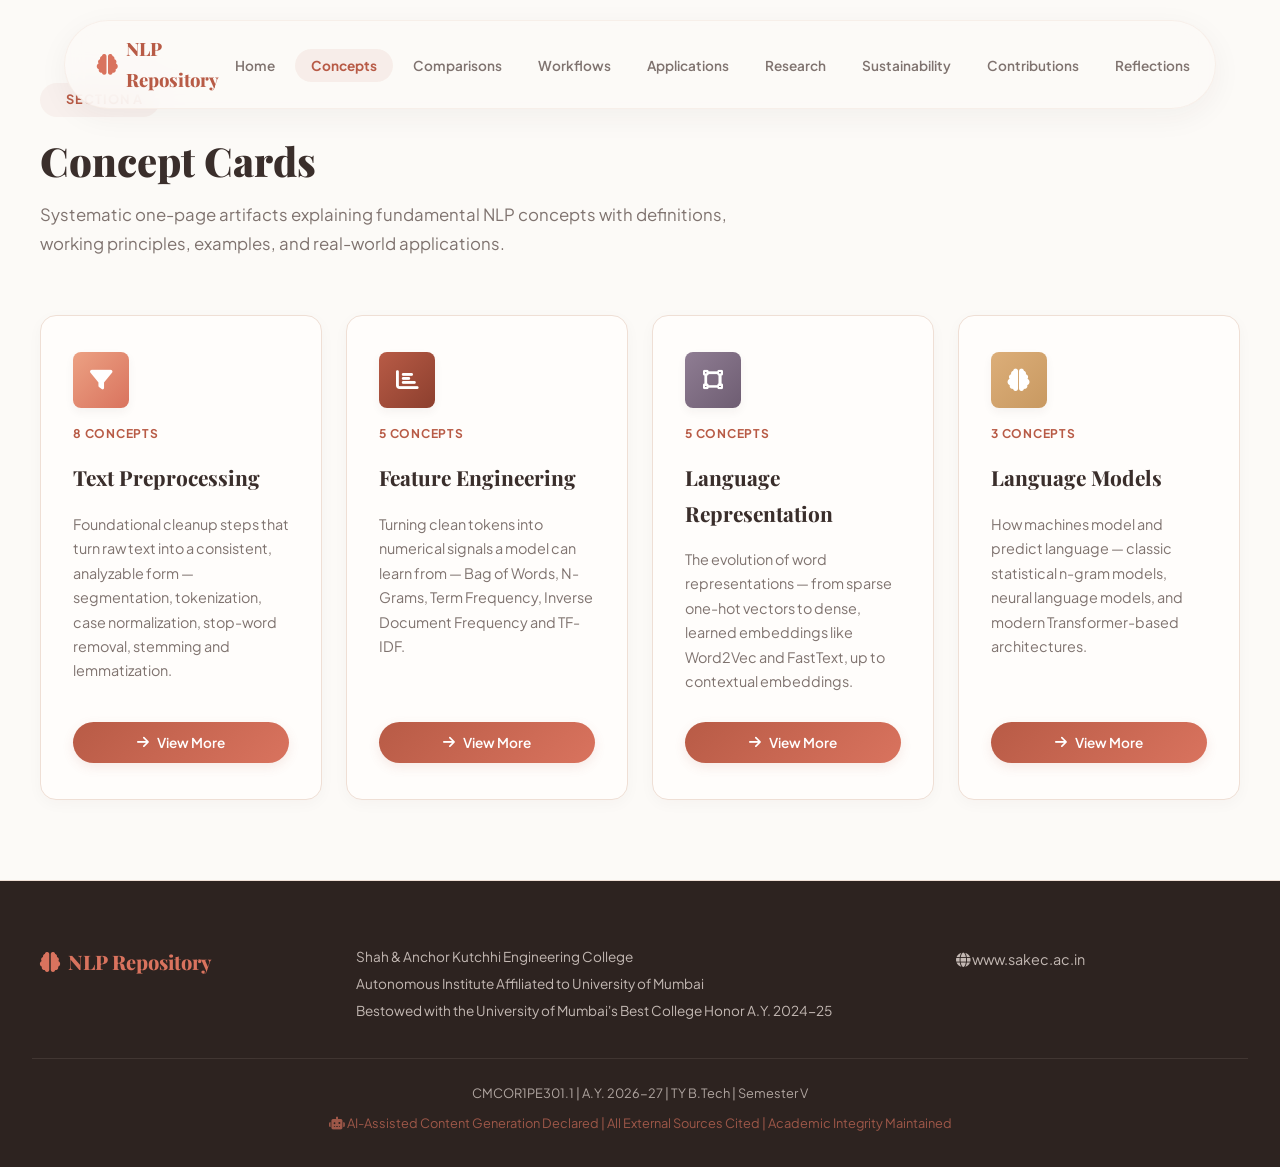
==== pages/section_a.html @ 81add01a "images" ====
<!DOCTYPE html>
<html lang="en">
<head>
    <meta charset="UTF-8">
    <meta name="viewport" content="width=device-width, initial-scale=1.0">
    <title>Text Preprocessing & Feature Cards | NLP Repository</title>
    <link href="https://fonts.googleapis.com/css2?family=Inter:wght@300;400;500;600;700;800&family=Fira+Code:wght@400;500&display=swap" rel="stylesheet">
    <link rel="stylesheet" href="https://cdnjs.cloudflare.com/ajax/libs/font-awesome/6.5.1/css/all.min.css">
    <link rel="stylesheet" href="../css/common.css">
    <link rel="stylesheet" href="../css/section_a.css">
    <base target="_blank">
</head>
<body>
    <!-- Navigation -->
    <nav class="navbar">
        <a href="../index.html" target="_self" class="nav-brand"><i class="fas fa-brain"></i><span>NLP Repository</span></a>
                <ul class="nav-links" id="navLinks"> <li><a href="../index.html" target="_self" class="">Home</a></li> <li><a href="../index.html#concepts" target="_self" class="active">Concepts</a></li> <li><a href="../index.html#comparisons" target="_self" class="">Comparisons</a></li> <li><a href="../index.html#workflows" target="_self" class="">Workflows</a></li> <li><a href="../index.html#applications" target="_self" class="">Applications</a></li> <li><a href="../index.html#research" target="_self" class="">Research</a></li> <li><a href="../index.html#sustainability" target="_self" class="">Sustainability</a></li> <li><a href="../index.html#contributions" target="_self" class="">Contributions</a></li> <li><a href="../index.html#reflections" target="_self" class="">Reflections</a></li> </ul>
        <div class="hamburger" onclick="toggleNav()"><span></span><span></span><span></span></div>
    </nav>

<!-- Section A: Concept Cards -->
    <section id="concepts" class="section">
        <div class="container">
            <div class="section-header">
                <div class="section-label"><i class="fas fa-cards-blank"></i> Section A</div>
                <h2 class="section-title">Concept Cards</h2>
                <p class="section-desc">Systematic one-page artifacts explaining fundamental NLP concepts with
                    definitions, working principles, examples, and real-world applications.</p>
            </div>

            <!-- Category overview cards: pick a category to browse its concepts -->
            <div class="category-grid" id="categoryGrid"></div>

            <!-- Shown once a category has been opened -->
            <button type="button" class="back-to-categories" id="backToCategoriesBtn" onclick="backToCategories()">
                <i class="fas fa-arrow-left"></i> Back to Categories
            </button>

            <div class="concept-grid" id="conceptGrid" style="display:none;">

                <!-- A.1 Sentence Segmentation -->
                <div class="concept-card" data-cat="preprocessing">
                    <div class="card-header preprocessing">
                        <span class="card-id">A.1</span>
                        <span class="card-tag preprocessing">Preprocessing</span>
                    </div>
                    <div class="card-illustration">
   <img src="images/sentence_segmentation.png" alt="Sentence Segmentation">
                    </div>
                    <div class="card-body">
                        <h3>Sentence Segmentation</h3>
                        <div class="field">
                            <div class="field-label"><i class="fas fa-book"></i> Definition</div>
                            <p>The process of splitting a large body of text into individual sentences based on boundary
                                detection using punctuation marks and contextual cues.</p>
                        </div>
                        <div class="field">
                            <div class="field-label"><i class="fas fa-bullseye"></i> Purpose</div>
                            <p>To break down unstructured text into manageable, semantically complete units that can be
                                processed independently by downstream NLP tasks.</p>
                        </div>
                        <div class="field">
                            <div class="field-label"><i class="fas fa-cogs"></i> Working Principle</div>
                            <p>Uses rule-based heuristics (punctuation + capital letters), regex patterns, or ML models
                                (CRF, BiLSTM) to identify boundaries. Handles abbreviations like "Dr.", "U.S.A." via
                                exception lists.</p>
                        </div>
                        <div class="field">
                            <div class="field-label"><i class="fas fa-code"></i> Example</div>
                            <div class="code-block">
                                <span class="comment"># Input</span>
                                "Dr. Smith visited the U.S.A. yesterday. He loved it!"
                                <span class="comment"># Output</span>
                                [<span class="string">"Dr. Smith visited the U.S.A. yesterday."</span>, <span
                                    class="string">"He loved it!"</span>]
                            </div>
                        </div>
                    </div>
                    <div class="card-footer">
                        <div class="footer-col pros">
                            <h4><i class="fas fa-plus-circle"></i> Advantages</h4>
                            <ul>
                                <li>Foundation for all downstream NLP</li>
                                <li>Enables parallel processing</li>
                                <li>Isolates semantic units</li>
                            </ul>
                        </div>
                        <div class="footer-col cons">
                            <h4><i class="fas fa-minus-circle"></i> Limitations</h4>
                            <ul>
                                <li>Ambiguity with abbreviations</li>
                                <li>Fails on informal text</li>
                                <li>Multi-language challenges</li>
                            </ul>
                        </div>
                    </div>
                </div>

                <!-- A.2 Tokenization -->
                <div class="concept-card" data-cat="preprocessing">
                    <div class="card-header preprocessing">
                        <span class="card-id">A.2</span>
                        <span class="card-tag preprocessing">Preprocessing</span>
                    </div>
                    <div class="card-illustration">
   <img src="images/tokenization.png" alt="Tokenization">
                    </div>
                    <div class="card-body">
                        <h3>Tokenization</h3>
                        <div class="field">
                            <div class="field-label"><i class="fas fa-book"></i> Definition</div>
                            <p>Breaking text into smaller units (tokens): words, subwords, or characters that serve as
                                basic input for NLP models.</p>
                        </div>
                        <div class="field">
                            <div class="field-label"><i class="fas fa-bullseye"></i> Purpose</div>
                            <p>To convert continuous text into discrete, structured elements that algorithms can
                                process, count, and analyze mathematically.</p>
                        </div>
                        <div class="field">
                            <div class="field-label"><i class="fas fa-cogs"></i> Working Principle</div>
                            <p><strong>Word:</strong> Splits on whitespace/punctuation. <strong>Subword
                                    (BPE/WordPiece):</strong> Handles OOV by breaking into frequent units.
                                <strong>Character:</strong> Each char is a token.</p>
                        </div>
                        <div class="field">
                            <div class="field-label"><i class="fas fa-code"></i> Example</div>
                            <div class="code-block">
                                <span class="comment"># Word-level</span>
                                [<span class="string">"Tokenization"</span>, <span class="string">"is"</span>, <span
                                    class="string">"fundamental"</span>, <span class="string">"!"</span>]
                                <span class="comment"># BPE subword</span>
                                [<span class="string">"Token"</span>, <span class="string">"ization"</span>, <span
                                    class="string">"is"</span>, <span class="string">"fundamental"</span>]
                            </div>
                        </div>
                    </div>
                    <div class="card-footer">
                        <div class="footer-col pros">
                            <h4><i class="fas fa-plus-circle"></i> Advantages</h4>
                            <ul>
                                <li>Standardizes model input</li>
                                <li>Subword handles OOV words</li>
                                <li>Enables vocabulary creation</li>
                            </ul>
                        </div>
                        <div class="footer-col cons">
                            <h4><i class="fas fa-minus-circle"></i> Limitations</h4>
                            <ul>
                                <li>Word-level: large vocabulary</li>
                                <li>Character-level loses meaning</li>
                                <li>Language-dependent</li>
                            </ul>
                        </div>
                    </div>
                </div>

                <!-- A.3 Case Normalization -->
                <div class="concept-card" data-cat="preprocessing">
                    <div class="card-header preprocessing">
                        <span class="card-id">A.3</span>
                        <span class="card-tag preprocessing">Preprocessing</span>
                    </div>
                     <div class="card-illustration">
   <img src="images/case_normalization.png" alt="Case Normalization">
                    </div>
                    <div class="card-body">
                        <h3>Case Normalization</h3>
                        <div class="field">
                            <div class="field-label"><i class="fas fa-book"></i> Definition</div>
                            <p>Converting all text to a uniform case (typically lowercase) so the same word in different
                                cases is treated identically.</p>
                        </div>
                        <div class="field">
                            <div class="field-label"><i class="fas fa-bullseye"></i> Purpose</div>
                            <p>To reduce vocabulary size and prevent the model from treating "Apple", "apple", and
                                "APPLE" as three different words.</p>
                        </div>
                        <div class="field">
                            <div class="field-label"><i class="fas fa-cogs"></i> Working Principle</div>
                            <p>Simple string transformation: <code>text.lower()</code>. Advanced: Truecasing preserves
                                proper nouns; case can be a feature for POS tagging.</p>
                        </div>
                        <div class="field">
                            <div class="field-label"><i class="fas fa-code"></i> Example</div>
                            <div class="code-block">
                                <span class="comment"># Input</span>
                                "The Apple CEO announced new Apple products."
                                <span class="comment"># Lowercase</span>
                                "the apple ceo announced new apple products"
                                <span class="comment"># Truecasing (preserves proper nouns)</span>
                                "The Apple CEO announced new Apple products"
                            </div>
                        </div>
                    </div>
                    <div class="card-footer">
                        <div class="footer-col pros">
                            <h4><i class="fas fa-plus-circle"></i> Advantages</h4>
                            <ul>
                                <li>Reduces vocabulary size</li>
                                <li>Improves generalization</li>
                                <li>Computationally trivial O(n)</li>
                            </ul>
                        </div>
                        <div class="footer-col cons">
                            <h4><i class="fas fa-minus-circle"></i> Limitations</h4>
                            <ul>
                                <li>Loses semantic info (US vs us)</li>
                                <li>NER may suffer</li>
                                <li>Sentiment intensity lost</li>
                            </ul>
                        </div>
                    </div>
                </div>

                <!-- A.4 Stop-word Removal -->
                <div class="concept-card" data-cat="preprocessing">
                    <div class="card-header preprocessing">
                        <span class="card-id">A.4</span>
                        <span class="card-tag preprocessing">Preprocessing</span>
                    </div>
                        <div class="card-illustration">
                    <img src="images/stopword_removal.png" alt="Stop-word Removal">
                    </div>
                    <div class="card-body">
                        <h3>Stop-word Removal</h3>
                        <div class="field">
                            <div class="field-label"><i class="fas fa-book"></i> Definition</div>
                            <p>Filtering out high-frequency, low-information words (articles, prepositions,
                                conjunctions) that do not contribute significantly to semantic meaning.</p>
                        </div>
                        <div class="field">
                            <div class="field-label"><i class="fas fa-bullseye"></i> Purpose</div>
                            <p>To reduce noise, decrease dimensionality, and help models focus on content-bearing words
                                that carry actual meaning.</p>
                        </div>
                        <div class="field">
                            <div class="field-label"><i class="fas fa-cogs"></i> Working Principle</div>
                            <p>Uses predefined language-specific lists (NLTK: 179 English stopwords) or corpus-derived
                                frequency thresholds. Domain-specific stopwords can be added.</p>
                        </div>
                        <div class="field">
                            <div class="field-label"><i class="fas fa-code"></i> Example</div>
                            <div class="code-block">
                                <span class="comment"># Input</span>
                                "The quick brown fox jumps over the lazy dog"
                                <span class="comment"># After removal</span>
                                [<span class="string">"quick"</span>, <span class="string">"brown"</span>, <span
                                    class="string">"fox"</span>, <span class="string">"jumps"</span>, <span
                                    class="string">"lazy"</span>, <span class="string">"dog"</span>]
                            </div>
                        </div>
                    </div>
                    <div class="card-footer">
                        <div class="footer-col pros">
                            <h4><i class="fas fa-plus-circle"></i> Advantages</h4>
                            <ul>
                                <li>Reduces feature space 20-40%</li>
                                <li>Improves processing speed</li>
                                <li>Enhances signal-to-noise</li>
                            </ul>
                        </div>
                        <div class="footer-col cons">
                            <h4><i class="fas fa-minus-circle"></i> Limitations</h4>
                            <ul>
                                <li>Removes negation ("not")</li>
                                <li>Phrase meaning lost</li>
                                <li>Domain-dependent</li>
                            </ul>
                        </div>
                    </div>
                </div>

                <!-- A.5 Stemming -->
                <div class="concept-card" data-cat="preprocessing">
                    <div class="card-header preprocessing">
                        <span class="card-id">A.5</span>
                        <span class="card-tag preprocessing">Preprocessing</span>
                    </div>
                     <div class="card-illustration">
                    <img src="images/stemming.png" alt="Stemming">
                    </div>
                    <div class="card-body">
                        <h3>Stemming</h3>
                        <div class="field">
                            <div class="field-label"><i class="fas fa-book"></i> Definition</div>
                            <p>A heuristic process that chops off the ends of words to reduce them to their root form
                                (stem), often resulting in non-dictionary words.</p>
                        </div>
                        <div class="field">
                            <div class="field-label"><i class="fas fa-bullseye"></i> Purpose</div>
                            <p>To normalize different grammatical forms of a word to a common base, reducing vocabulary
                                size and treating morphological variants as the same term.</p>
                        </div>
                        <div class="field">
                            <div class="field-label"><i class="fas fa-cogs"></i> Working Principle</div>
                            <p><strong>Porter Stemmer:</strong> 5 phases of rule-based suffix stripping.
                                <strong>Snowball:</strong> Improved Porter. <strong>Lancaster:</strong> More aggressive,
                                faster.</p>
                        </div>
                        <div class="field">
                            <div class="field-label"><i class="fas fa-code"></i> Example</div>
                            <div class="code-block">
                                <span class="comment"># Input</span>
                                [<span class="string">"running"</span>, <span class="string">"runs"</span>, <span
                                    class="string">"runner"</span>]
                                <span class="comment"># Porter</span>
                                [<span class="string">"run"</span>, <span class="string">"run"</span>, <span
                                    class="string">"runner"</span>]
                                <span class="comment"># Lancaster (aggressive)</span>
                                [<span class="string">"run"</span>, <span class="string">"run"</span>, <span
                                    class="string">"run"</span>]
                            </div>
                        </div>
                    </div>
                    <div class="card-footer">
                        <div class="footer-col pros">
                            <h4><i class="fas fa-plus-circle"></i> Advantages</h4>
                            <ul>
                                <li>Very fast O(n) per word</li>
                                <li>No dictionary required</li>
                                <li>Effective for IR systems</li>
                            </ul>
                        </div>
                        <div class="footer-col cons">
                            <h4><i class="fas fa-minus-circle"></i> Limitations</h4>
                            <ul>
                                <li>Over-stemming: false matches</li>
                                <li>Under-stemming: misses forms</li>
                                <li>Produces non-words</li>
                            </ul>
                        </div>
                    </div>
                </div>

                <!-- A.6 Lemmatization -->
                <div class="concept-card" data-cat="preprocessing">
                    <div class="card-header preprocessing">
                        <span class="card-id">A.6</span>
                        <span class="card-tag preprocessing">Preprocessing</span>
                    </div>
                    <div class="card-illustration">
                    <img src="images/lemmatization.png" alt="Lemmatization">
                    </div>
                    <div class="card-body">
                        <h3>Lemmatization</h3>
                        <div class="field">
                            <div class="field-label"><i class="fas fa-book"></i> Definition</div>
                            <p>A morphological analysis process that reduces words to their canonical dictionary form
                                (lemma) using vocabulary and morphological analysis.</p>
                        </div>
                        <div class="field">
                            <div class="field-label"><i class="fas fa-bullseye"></i> Purpose</div>
                            <p>To normalize words while preserving their valid linguistic form and part-of-speech,
                                ensuring semantic accuracy in downstream tasks.</p>
                        </div>
                        <div class="field">
                            <div class="field-label"><i class="fas fa-cogs"></i> Working Principle</div>
                            <p>Uses lexical databases (WordNet) and POS tagging. "better" → "good" (JJR), "running" →
                                "run" (verb) or "running" (noun). Requires POS tags for accuracy.</p>
                        </div>
                        <div class="field">
                            <div class="field-label"><i class="fas fa-code"></i> Example</div>
                            <div class="code-block">
                                <span class="comment"># Input</span>
                                [<span class="string">"running"</span>, <span class="string">"better"</span>, <span
                                    class="string">"geese"</span>, <span class="string">"was"</span>]
                                <span class="comment"># Output</span>
                                [<span class="string">"run"</span>, <span class="string">"good"</span>, <span
                                    class="string">"goose"</span>, <span class="string">"be"</span>]
                            </div>
                        </div>
                    </div>
                    <div class="card-footer">
                        <div class="footer-col pros">
                            <h4><i class="fas fa-plus-circle"></i> Advantages</h4>
                            <ul>
                                <li>Valid dictionary words</li>
                                <li>Handles irregular forms</li>
                                <li>Preserves semantic meaning</li>
                            </ul>
                        </div>
                        <div class="footer-col cons">
                            <h4><i class="fas fa-minus-circle"></i> Limitations</h4>
                            <ul>
                                <li>Slower than stemming</li>
                                <li>Requires POS tags</li>
                                <li>Dictionary coverage gaps</li>
                            </ul>
                        </div>
                    </div>
                </div>

                <!-- A.7 Noise Removal -->
                <div class="concept-card" data-cat="preprocessing">
                    <div class="card-header preprocessing">
                        <span class="card-id">A.7</span>
                        <span class="card-tag preprocessing">Preprocessing</span>
                    </div>
                    <div class="card-illustration">
                    <img src="images/noise_removal.png" alt="noise removal">
                    </div>
                    <div class="card-body">
                        <h3>Noise Removal</h3>
                        <div class="field">
                            <div class="field-label"><i class="fas fa-book"></i> Definition</div>
                            <p>The process of eliminating irrelevant, distracting, or malformed elements from text data
                                that do not contribute to the intended NLP task.</p>
                        </div>
                        <div class="field">
                            <div class="field-label"><i class="fas fa-bullseye"></i> Purpose</div>
                            <p>To clean raw text from artifacts like HTML tags, URLs, special characters, emojis, and
                                encoding errors that can confuse models.</p>
                        </div>
                        <div class="field">
                            <div class="field-label"><i class="fas fa-cogs"></i> Working Principle</div>
                            <p>Regex-based: Remove URLs, HTML tags, special chars. Library-based: BeautifulSoup for
                                HTML, emoji library for emoji conversion. Heuristic: Fix encoding.</p>
                        </div>
                        <div class="field">
                            <div class="field-label"><i class="fas fa-code"></i> Example</div>
                            <div class="code-block">
                                <span class="comment"># Input</span>
                                "Check out https://example.com! <b>Great</b> deal!!!"
                                <span class="comment"># After noise removal</span>
                                "Check out Great deal"
                            </div>
                        </div>
                    </div>
                    <div class="card-footer">
                        <div class="footer-col pros">
                            <h4><i class="fas fa-plus-circle"></i> Advantages</h4>
                            <ul>
                                <li>Improves data quality</li>
                                <li>Reduces model confusion</li>
                                <li>Standardizes input format</li>
                            </ul>
                        </div>
                        <div class="footer-col cons">
                            <h4><i class="fas fa-minus-circle"></i> Limitations</h4>
                            <ul>
                                <li>May remove useful info (emojis)</li>
                                <li>Over-cleaning strips patterns</li>
                                <li>Domain-specific rules needed</li>
                            </ul>
                        </div>
                    </div>
                </div>

                <!-- A.8 Text Cleaning -->
                <div class="concept-card" data-cat="preprocessing">
                    <div class="card-header preprocessing">
                        <span class="card-id">A.8</span>
                        <span class="card-tag preprocessing">Preprocessing</span>
                    </div>
                    <div class="card-illustration">
                    <img src="images/text_cleaning.png" alt="Text Cleaning">
                    </div>
                    <div class="card-body">
                        <h3>Text Cleaning</h3>
                        <div class="field">
                            <div class="field-label"><i class="fas fa-book"></i> Definition</div>
                            <p>A comprehensive process encompassing multiple preprocessing steps to transform raw,
                                unstructured text into clean, structured data ready for analysis.</p>
                        </div>
                        <div class="field">
                            <div class="field-label"><i class="fas fa-bullseye"></i> Purpose</div>
                            <p>To ensure data quality, consistency, and compatibility with NLP algorithms by addressing
                                all forms of textual irregularities systematically.</p>
                        </div>
                        <div class="field">
                            <div class="field-label"><i class="fas fa-cogs"></i> Working Principle</div>
                            <p>Pipeline: (1) Handle encoding → (2) Remove HTML → (3) Expand contractions → (4) Normalize
                                case → (5) Remove noise → (6) Fix spelling → (7) Standardize whitespace.</p>
                        </div>
                        <div class="field">
                            <div class="field-label"><i class="fas fa-code"></i> Example</div>
                            <div class="code-block">
                                <span class="comment"># Raw</span>
                                "I can't wait 4 the new iPhone!!! Visit: apple.com"
                                <span class="comment"># Cleaned</span>
                                "i cannot wait for the new iphone visit apple com"
                            </div>
                        </div>
                    </div>
                    <div class="card-footer">
                        <div class="footer-col pros">
                            <h4><i class="fas fa-plus-circle"></i> Advantages</h4>
                            <ul>
                                <li>Systematic quality assurance</li>
                                <li>Reproducible across datasets</li>
                                <li>Customizable per domain</li>
                            </ul>
                        </div>
                        <div class="footer-col cons">
                            <h4><i class="fas fa-minus-circle"></i> Limitations</h4>
                            <ul>
                                <li>Lossy process</li>
                                <li>Requires domain expertise</li>
                                <li>Order of operations matters</li>
                            </ul>
                        </div>
                    </div>
                </div>

                <!-- A.9 Bag of Words -->
                <div class="concept-card" data-cat="feature">
                    <div class="card-header feature">
                        <span class="card-id">A.9</span>
                        <span class="card-tag feature">Feature Engineering</span>
                    </div>
                        <div class="card-illustration">
                    <img src="images/lemmatization.png" alt="Lemmatization">
                    </div>
                    <div class="card-body">
                        <h3>Bag of Words (BoW)</h3>
                        <div class="field">
                            <div class="field-label"><i class="fas fa-book"></i> Definition</div>
                            <p>A text representation model describing the occurrence of words within a document,
                                disregarding grammar and word order but keeping multiplicity.</p>
                        </div>
                        <div class="field">
                            <div class="field-label"><i class="fas fa-bullseye"></i> Purpose</div>
                            <p>To convert text into a fixed-length numerical vector that ML algorithms can process,
                                capturing word frequency as a feature.</p>
                        </div>
                        <div class="field">
                            <div class="field-label"><i class="fas fa-cogs"></i> Working Principle</div>
                            <p>Build vocabulary from all unique words. For each document, create a vector of size |V|
                                where each position represents word count/frequency.</p>
                        </div>
                        <div class="field">
                            <div class="field-label"><i class="fas fa-code"></i> Example</div>
                            <div class="code-block">
                                <span class="comment"># Corpus</span>
                                [<span class="string">"I love NLP"</span>, <span class="string">"NLP is great"</span>]
                                <span class="comment"># Vocabulary: {I:0, love:1, NLP:2, is:3, great:4}</span>
                                <span class="comment"># Doc1 vector</span>
                                [<span class="number">1</span>, <span class="number">1</span>, <span
                                    class="number">1</span>, <span class="number">0</span>, <span
                                    class="number">0</span>]
                                <span class="comment"># Doc2 vector</span>
                                [<span class="number">0</span>, <span class="number">0</span>, <span
                                    class="number">1</span>, <span class="number">1</span>, <span
                                    class="number">1</span>]
                            </div>
                        </div>
                    </div>
                    <div class="card-footer">
                        <div class="footer-col pros">
                            <h4><i class="fas fa-plus-circle"></i> Advantages</h4>
                            <ul>
                                <li>Simple to implement</li>
                                <li>Effective for classification</li>
                                <li>Works with small datasets</li>
                            </ul>
                        </div>
                        <div class="footer-col cons">
                            <h4><i class="fas fa-minus-circle"></i> Limitations</h4>
                            <ul>
                                <li>Ignores word order</li>
                                <li>High dimensionality</li>
                                <li>Sparse vectors</li>
                            </ul>
                        </div>
                    </div>
                </div>

                <!-- A.10 N-Grams -->
                <div class="concept-card" data-cat="feature">
                    <div class="card-header feature">
                        <span class="card-id">A.10</span>
                        <span class="card-tag feature">Feature Engineering</span>
                    </div>
                        <div class="card-illustration">
                    <img src="images/lemmatization.png" alt="Lemmatization">
                    </div>
                    <div class="card-body">
                        <h3>N-Grams</h3>
                        <div class="field">
                            <div class="field-label"><i class="fas fa-book"></i> Definition</div>
                            <p>A contiguous sequence of n items (words or characters) from a given text sample, used to
                                capture local word order and contextual information.</p>
                        </div>
                        <div class="field">
                            <div class="field-label"><i class="fas fa-bullseye"></i> Purpose</div>
                            <p>To preserve some sequential information and local context that unigram models lose,
                                improving representation quality.</p>
                        </div>
                        <div class="field">
                            <div class="field-label"><i class="fas fa-cogs"></i> Working Principle</div>
                            <p>Extract all n-length sliding windows from tokenized text. Unigram (n=1), Bigram (n=2),
                                Trigram (n=3).</p>
                        </div>
                        <div class="field">
                            <div class="field-label"><i class="fas fa-code"></i> Example</div>
                            <div class="code-block">
                                <span class="comment"># Text: "The quick brown fox"</span>
                                <span class="comment"># Bigrams</span>
                                [<span class="string">"The quick"</span>, <span class="string">"quick brown"</span>,
                                <span class="string">"brown fox"</span>]
                                <span class="comment"># Trigrams</span>
                                [<span class="string">"The quick brown"</span>, <span class="string">"quick brown
                                    fox"</span>]
                            </div>
                        </div>
                    </div>
                    <div class="card-footer">
                        <div class="footer-col pros">
                            <h4><i class="fas fa-plus-circle"></i> Advantages</h4>
                            <ul>
                                <li>Captures local word order</li>
                                <li>Improves over BoW</li>
                                <li>Simple to implement</li>
                            </ul>
                        </div>
                        <div class="footer-col cons">
                            <h4><i class="fas fa-minus-circle"></i> Limitations</h4>
                            <ul>
                                <li>Exponential feature growth</li>
                                <li>Data sparsity for high n</li>
                                <li>Misses long-range deps</li>
                            </ul>
                        </div>
                    </div>
                </div>

                <!-- A.11 TF -->
                <div class="concept-card" data-cat="feature">
                    <div class="card-header feature">
                        <span class="card-id">A.11</span>
                        <span class="card-tag feature">Feature Engineering</span>
                    </div>
                        <div class="card-illustration">
                    <img src="images/lemmatization.png" alt="Lemmatization">
                    </div>
                    <div class="card-body">
                        <h3>Term Frequency (TF)</h3>
                        <div class="field">
                            <div class="field-label"><i class="fas fa-book"></i> Definition</div>
                            <p>A statistical measure indicating how frequently a term occurs in a document, normalized
                                by document length.</p>
                        </div>
                        <div class="field">
                            <div class="field-label"><i class="fas fa-bullseye"></i> Purpose</div>
                            <p>To quantify the importance of a word within a specific document, assuming frequent words
                                are more relevant to the topic.</p>
                        </div>
                        <div class="field">
                            <div class="field-label"><i class="fas fa-cogs"></i> Working Principle</div>
                            <p><strong>Normalized TF:</strong> count(t,d) / total words in d. <strong>Log
                                    normalization:</strong> log(1 + count(t,d)) to dampen high frequencies.</p>
                        </div>
                        <div class="field">
                            <div class="field-label"><i class="fas fa-code"></i> Example</div>
                            <div class="code-block">
                                <span class="comment"># Doc: "NLP is great. NLP is the future." (10 words)</span>
                                TF(<span class="string">"NLP"</span>) = <span class="number">2</span>/<span
                                    class="number">10</span> = <span class="number">0.2</span>
                                TF(<span class="string">"is"</span>) = <span class="number">2</span>/<span
                                    class="number">10</span> = <span class="number">0.2</span>
                                TF(<span class="string">"future"</span>) = <span class="number">1</span>/<span
                                    class="number">10</span> = <span class="number">0.1</span>
                            </div>
                        </div>
                    </div>
                    <div class="card-footer">
                        <div class="footer-col pros">
                            <h4><i class="fas fa-plus-circle"></i> Advantages</h4>
                            <ul>
                                <li>Simple and intuitive</li>
                                <li>Computationally efficient</li>
                                <li>Foundation for TF-IDF</li>
                            </ul>
                        </div>
                        <div class="footer-col cons">
                            <h4><i class="fas fa-minus-circle"></i> Limitations</h4>
                            <ul>
                                <li>Favors common words</li>
                                <li>No corpus-level info</li>
                                <li>Sensitive to doc length</li>
                            </ul>
                        </div>
                    </div>
                </div>

                <!-- A.12 IDF -->
                <div class="concept-card" data-cat="feature">
                    <div class="card-header feature">
                        <span class="card-id">A.12</span>
                        <span class="card-tag feature">Feature Engineering</span>
                    </div>
                                        <div class="card-illustration">
                    <img src="images/lemmatization.png" alt="Lemmatization">
                    </div>
                    <div class="card-body">
                        <h3>Inverse Document Frequency (IDF)</h3>
                        <div class="field">
                            <div class="field-label"><i class="fas fa-book"></i> Definition</div>
                            <p>A measure of how rare or common a word is across an entire corpus, used to downweight
                                frequent words and upweight rare, discriminative terms.</p>
                        </div>
                        <div class="field">
                            <div class="field-label"><i class="fas fa-bullseye"></i> Purpose</div>
                            <p>To identify words that are distinctive to specific documents, helping distinguish between
                                documents by penalizing corpus-common words.</p>
                        </div>
                        <div class="field">
                            <div class="field-label"><i class="fas fa-cogs"></i> Working Principle</div>
                            <p>IDF(t,D) = log(N / df(t)) where N = total documents, df(t) = documents containing term t.
                                Higher IDF = more distinctive.</p>
                        </div>
                        <div class="field">
                            <div class="field-label"><i class="fas fa-code"></i> Example</div>
                            <div class="code-block">
                                <span class="comment"># Corpus: 1000 documents</span>
                                <span class="string">"the"</span> in <span class="number">990</span> docs → IDF =
                                log(<span class="number">1000</span>/<span class="number">990</span>) ≈ <span
                                    class="number">0.01</span>
                                <span class="string">"quantum"</span> in <span class="number">5</span> docs → IDF =
                                log(<span class="number">1000</span>/<span class="number">5</span>) ≈ <span
                                    class="number">5.3</span>
                            </div>
                        </div>
                    </div>
                    <div class="card-footer">
                        <div class="footer-col pros">
                            <h4><i class="fas fa-plus-circle"></i> Advantages</h4>
                            <ul>
                                <li>Identifies discriminative words</li>
                                <li>Reduces common word impact</li>
                                <li>Grounded in information theory</li>
                            </ul>
                        </div>
                        <div class="footer-col cons">
                            <h4><i class="fas fa-minus-circle"></i> Limitations</h4>
                            <ul>
                                <li>Assumes term independence</li>
                                <li>Sensitive to corpus size</li>
                                <li>Cannot handle new docs</li>
                            </ul>
                        </div>
                    </div>
                </div>

                <!-- A.13 TF-IDF -->
                <div class="concept-card" data-cat="feature">
                    <div class="card-header feature">
                        <span class="card-id">A.13</span>
                        <span class="card-tag feature">Feature Engineering</span>
                    </div>
                                        <div class="card-illustration">
                    <img src="images/lemmatization.png" alt="Lemmatization">
                    </div>
                    <div class="card-body">
                        <h3>TF-IDF</h3>
                        <div class="field">
                            <div class="field-label"><i class="fas fa-book"></i> Definition</div>
                            <p>A numerical statistic reflecting how important a word is to a document in a corpus,
                                combining local importance (TF) with global rarity (IDF).</p>
                        </div>
                        <div class="field">
                            <div class="field-label"><i class="fas fa-bullseye"></i> Purpose</div>
                            <p>To create a weighted representation highlighting words that are frequent in a specific
                                document but rare across the corpus.</p>
                        </div>
                        <div class="field">
                            <div class="field-label"><i class="fas fa-cogs"></i> Working Principle</div>
                            <p>TF-IDF(t,d,D) = TF(t,d) × IDF(t,D). High TF-IDF = important and distinctive word for that
                                document.</p>
                        </div>
                        <div class="field">
                            <div class="field-label"><i class="fas fa-code"></i> Example</div>
                            <div class="code-block">
                                <span class="comment"># Document about "Machine Learning"</span>
                                <span class="string">"learning"</span>: TF=<span class="number">0.1</span>, IDF=<span
                                    class="number">2.5</span> → TF-IDF = <span class="number">0.25</span>
                                <span class="string">"the"</span>: TF=<span class="number">0.15</span>, IDF=<span
                                    class="number">0.01</span> → TF-IDF = <span class="number">0.0015</span>
                                <span class="string">"neural"</span>: TF=<span class="number">0.05</span>, IDF=<span
                                    class="number">4.0</span> → TF-IDF = <span class="number">0.20</span>
                            </div>
                        </div>
                    </div>
                    <div class="card-footer">
                        <div class="footer-col pros">
                            <h4><i class="fas fa-plus-circle"></i> Advantages</h4>
                            <ul>
                                <li>Balances local & global</li>
                                <li>Downweights common words</li>
                                <li>Intuitive and interpretable</li>
                            </ul>
                        </div>
                        <div class="footer-col cons">
                            <h4><i class="fas fa-minus-circle"></i> Limitations</h4>
                            <ul>
                                <li>Ignores word order</li>
                                <li>Cannot capture synonymy</li>
                                <li>Static weights</li>
                            </ul>
                        </div>
                    </div>
                </div>

                <!-- A.14 One-Hot Encoding -->
                <div class="concept-card" data-cat="representation">
                    <div class="card-header representation">
                        <span class="card-id">A.14</span>
                        <span class="card-tag representation">Representation</span>
                    </div>
                                        <div class="card-illustration">
                    <img src="images/lemmatization.png" alt="Lemmatization">
                    </div>
                    <div class="card-body">
                        <h3>One-Hot Encoding</h3>
                        <div class="field">
                            <div class="field-label"><i class="fas fa-book"></i> Definition</div>
                            <p>A representation where each word is a binary vector with a single "1" at its index and
                                "0" everywhere else.</p>
                        </div>
                        <div class="field">
                            <div class="field-label"><i class="fas fa-bullseye"></i> Purpose</div>
                            <p>To convert categorical text data into a numerical format that ML models can process,
                                treating each word as an independent category.</p>
                        </div>
                        <div class="field">
                            <div class="field-label"><i class="fas fa-cogs"></i> Working Principle</div>
                            <p>Vocabulary size = V. Each word is a V-dimensional vector. "apple" at index 5 →
                                [0,0,0,0,0,1,0,0,...,0]. No semantic relationship.</p>
                        </div>
                        <div class="field">
                            <div class="field-label"><i class="fas fa-code"></i> Example</div>
                            <div class="code-block">
                                <span class="comment"># Vocabulary: ["cat", "dog", "bird"]</span>
                                <span class="string">"cat"</span> → [<span class="number">1</span>, <span
                                    class="number">0</span>, <span class="number">0</span>]
                                <span class="string">"dog"</span> → [<span class="number">0</span>, <span
                                    class="number">1</span>, <span class="number">0</span>]
                                <span class="string">"bird"</span> → [<span class="number">0</span>, <span
                                    class="number">0</span>, <span class="number">1</span>]
                                <span class="comment"># |V| = 50,000 dims each!</span>
                            </div>
                        </div>
                    </div>
                    <div class="card-footer">
                        <div class="footer-col pros">
                            <h4><i class="fas fa-plus-circle"></i> Advantages</h4>
                            <ul>
                                <li>Simple and unambiguous</li>
                                <li>No ordinal relationship</li>
                                <li>Easy to implement</li>
                            </ul>
                        </div>
                        <div class="footer-col cons">
                            <h4><i class="fas fa-minus-circle"></i> Limitations</h4>
                            <ul>
                                <li>Curse of dimensionality</li>
                                <li>No semantic meaning</li>
                                <li>Extremely sparse</li>
                            </ul>
                        </div>
                    </div>
                </div>

                <!-- A.15 Word Embeddings -->
                <div class="concept-card" data-cat="representation">
                    <div class="card-header representation">
                        <span class="card-id">A.15</span>
                        <span class="card-tag representation">Representation</span>
                    </div>
                                        <div class="card-illustration">
                    <img src="images/lemmatization.png" alt="Lemmatization">
                    </div>
                    <div class="card-body">
                        <h3>Word Embeddings</h3>
                        <div class="field">
                            <div class="field-label"><i class="fas fa-book"></i> Definition</div>
                            <p>Dense, low-dimensional vector representations of words where semantically similar words
                                are mapped to nearby points in vector space.</p>
                        </div>
                        <div class="field">
                            <div class="field-label"><i class="fas fa-bullseye"></i> Purpose</div>
                            <p>To capture semantic and syntactic relationships between words, enabling models to
                                generalize based on meaning rather than just co-occurrence.</p>
                        </div>
                        <div class="field">
                            <div class="field-label"><i class="fas fa-cogs"></i> Working Principle</div>
                            <p>Neural networks learn to predict words from context. Similar words have similar vector
                                directions. Analogies via vector arithmetic: king - man + woman ≈ queen.</p>
                        </div>
                        <div class="field">
                            <div class="field-label"><i class="fas fa-code"></i> Example</div>
                            <div class="code-block">
                                <span class="comment"># "king" → [0.2, -0.5, 0.8, ..., 0.1] (300-dim)</span>
                                <span class="comment"># Cosine similarities</span>
                                sim(<span class="string">"king"</span>, <span class="string">"queen"</span>) ≈ <span
                                    class="number">0.75</span>
                                sim(<span class="string">"king"</span>, <span class="string">"apple"</span>) ≈ <span
                                    class="number">0.05</span>
                                <span class="comment"># Vector arithmetic</span>
                                <span class="string">"king"</span> - <span class="string">"man"</span> + <span
                                    class="string">"woman"</span> ≈ <span class="string">"queen"</span>
                            </div>
                        </div>
                    </div>
                    <div class="card-footer">
                        <div class="footer-col pros">
                            <h4><i class="fas fa-plus-circle"></i> Advantages</h4>
                            <ul>
                                <li>Captures semantic relationships</li>
                                <li>Dense vectors (low dim)</li>
                                <li>Enables analogies</li>
                            </ul>
                        </div>
                        <div class="footer-col cons">
                            <h4><i class="fas fa-minus-circle"></i> Limitations</h4>
                            <ul>
                                <li>Polysemy problem</li>
                                <li>Static representations</li>
                                <li>Requires large corpora</li>
                            </ul>
                        </div>
                    </div>
                </div>

                <!-- A.16 Word2Vec -->
                <div class="concept-card" data-cat="representation">
                    <div class="card-header representation">
                        <span class="card-id">A.16</span>
                        <span class="card-tag representation">Representation</span>
                    </div>
                                        <div class="card-illustration">
                    <img src="images/lemmatization.png" alt="Lemmatization">
                    </div>
                    <div class="card-body">
                        <h3>Word2Vec</h3>
                        <div class="field">
                            <div class="field-label"><i class="fas fa-book"></i> Definition</div>
                            <p>A shallow neural network model (Google, 2013) that learns word embeddings by predicting
                                words from their context (CBOW) or context from words (Skip-gram).</p>
                        </div>
                        <div class="field">
                            <div class="field-label"><i class="fas fa-bullseye"></i> Purpose</div>
                            <p>To produce high-quality, dense word representations that capture semantic and syntactic
                                relationships efficiently.</p>
                        </div>
                        <div class="field">
                            <div class="field-label"><i class="fas fa-cogs"></i> Working Principle</div>
                            <p><strong>CBOW:</strong> Predicts target from context (faster, frequent words).
                                <strong>Skip-gram:</strong> Predicts context from target (rare words). Uses negative
                                sampling.</p>
                        </div>
                        <div class="field">
                            <div class="field-label"><i class="fas fa-code"></i> Example</div>
                            <div class="code-block">
                                <span class="comment"># Training: "The cat sat on the mat"</span>
                                <span class="comment"># Skip-gram (window=2)</span>
                                Input: <span class="string">"sat"</span> → Predict: [<span class="string">"The"</span>,
                                <span class="string">"cat"</span>, <span class="string">"on"</span>, <span
                                    class="string">"the"</span>]
                                <span class="comment"># Result</span>
                                <span class="string">"cat"</span> and <span class="string">"dog"</span> have high cosine
                                similarity
                            </div>
                        </div>
                    </div>
                    <div class="card-footer">
                        <div class="footer-col pros">
                            <h4><i class="fas fa-plus-circle"></i> Advantages</h4>
                            <ul>
                                <li>Efficient on large corpora</li>
                                <li>Captures semantic + syntactic</li>
                                <li>Vector arithmetic analogies</li>
                            </ul>
                        </div>
                        <div class="footer-col cons">
                            <h4><i class="fas fa-minus-circle"></i> Limitations</h4>
                            <ul>
                                <li>Single vector per word</li>
                                <li>No subword info</li>
                                <li>Context-independent</li>
                            </ul>
                        </div>
                    </div>
                </div>

                <!-- A.17 FastText -->
                <div class="concept-card" data-cat="representation">
                    <div class="card-header representation">
                        <span class="card-id">A.17</span>
                        <span class="card-tag representation">Representation</span>
                    </div>
                                        <div class="card-illustration">
                    <img src="images/lemmatization.png" alt="Lemmatization">
                    </div>
                    <div class="card-body">
                        <h3>FastText</h3>
                        <div class="field">
                            <div class="field-label"><i class="fas fa-book"></i> Definition</div>
                            <p>An extension of Word2Vec (Facebook AI, 2016) representing words as bags of character
                                n-grams, enabling embeddings for rare and OOV words.</p>
                        </div>
                        <div class="field">
                            <div class="field-label"><i class="fas fa-bullseye"></i> Purpose</div>
                            <p>To overcome Word2Vec's OOV limitation by incorporating subword information, effective for
                                morphologically rich languages.</p>
                        </div>
                        <div class="field">
                            <div class="field-label"><i class="fas fa-cogs"></i> Working Principle</div>
                            <p>Each word = itself + character n-grams. "apple" → &lt;ap, app, ppl, ple, le&gt; +
                                "apple". Vector = sum of all n-gram vectors.</p>
                        </div>
                        <div class="field">
                            <div class="field-label"><i class="fas fa-code"></i> Example</div>
                            <div class="code-block">
                                <span class="comment"># Word: "university"</span>
                                Subwords (n=<span class="number">3</span>): &lt;un, uni, niv, ive, ver, ers, rsi, sit,
                                ity, ty&gt;
                                Vector = sum(subword vectors)
                                <span class="comment"># OOV: "universities"</span>
                                Shares n-grams with <span class="string">"university"</span> → can be represented!
                            </div>
                        </div>
                    </div>
                    <div class="card-footer">
                        <div class="footer-col pros">
                            <h4><i class="fas fa-plus-circle"></i> Advantages</h4>
                            <ul>
                                <li>Handles OOV words</li>
                                <li>Good for rich morphology</li>
                                <li>Fast C++ implementation</li>
                            </ul>
                        </div>
                        <div class="footer-col cons">
                            <h4><i class="fas fa-minus-circle"></i> Limitations</h4>
                            <ul>
                                <li>Worse on semantic tasks</li>
                                <li>Larger model size</li>
                                <li>Subword noise for short words</li>
                            </ul>
                        </div>
                    </div>
                </div>

                <!-- A.18 Contextual Embeddings -->
                <div class="concept-card" data-cat="representation">
                    <div class="card-header representation">
                        <span class="card-id">A.18</span>
                        <span class="card-tag representation">Representation</span>
                    </div>
                                        <div class="card-illustration">
                    <img src="images/lemmatization.png" alt="Lemmatization">
                    </div>
                    <div class="card-body">
                        <h3>Contextual Embeddings</h3>
                        <div class="field">
                            <div class="field-label"><i class="fas fa-book"></i> Definition</div>
                            <p>Dynamic word representations where the vector for a word changes based on its surrounding
                                context, addressing the polysemy problem.</p>
                        </div>
                        <div class="field">
                            <div class="field-label"><i class="fas fa-bullseye"></i> Purpose</div>
                            <p>To generate context-dependent representations capturing different meanings of the same
                                word in different sentences.</p>
                        </div>
                        <div class="field">
                            <div class="field-label"><i class="fas fa-cogs"></i> Working Principle</div>
                            <p><strong>ELMo:</strong> BiLSTM-based. <strong>BERT:</strong> Masked LM + next sentence
                                prediction. <strong>GPT:</strong> Autoregressive Transformer. Context via
                                self-attention.</p>
                        </div>
                        <div class="field">
                            <div class="field-label"><i class="fas fa-code"></i> Example</div>
                            <div class="code-block">
                                <span class="comment"># Sentence 1</span>
                                "I sat by the river <span class="keyword">bank</span>."
                                <span class="comment"># Sentence 2</span>
                                "I deposited money at the <span class="keyword">bank</span>."
                                <span class="comment"># "bank" has DIFFERENT vectors!</span>
                                Cosine similarity between the two ≈ <span class="number">0.3</span> (low)
                            </div>
                        </div>
                    </div>
                    <div class="card-footer">
                        <div class="footer-col pros">
                            <h4><i class="fas fa-plus-circle"></i> Advantages</h4>
                            <ul>
                                <li>Solves polysemy</li>
                                <li>State-of-the-art performance</li>
                                <li>Transfer learning paradigm</li>
                            </ul>
                        </div>
                        <div class="footer-col cons">
                            <h4><i class="fas fa-minus-circle"></i> Limitations</h4>
                            <ul>
                                <li>Computationally expensive</li>
                                <li>Large model sizes</li>
                                <li>Black-box nature</li>
                            </ul>
                        </div>
                    </div>
                </div>

                <!-- A.19 Statistical Language Models -->
                <div class="concept-card" data-cat="models">
                    <div class="card-header models">
                        <span class="card-id">A.19</span>
                        <span class="card-tag models">Language Models</span>
                    </div>
                                        <div class="card-illustration">
                    <img src="images/lemmatization.png" alt="Lemmatization">
                    </div>
                    <div class="card-body">
                        <h3>Statistical Language Models</h3>
                        <div class="field">
                            <div class="field-label"><i class="fas fa-book"></i> Definition</div>
                            <p>Language models that estimate the probability of word sequences using statistical methods
                                based on observed frequencies in training corpora.</p>
                        </div>
                        <div class="field">
                            <div class="field-label"><i class="fas fa-bullseye"></i> Purpose</div>
                            <p>To predict the next word in a sequence or evaluate the likelihood of given text, forming
                                the foundation for speech recognition and MT.</p>
                        </div>
                        <div class="field">
                            <div class="field-label"><i class="fas fa-cogs"></i> Working Principle</div>
                            <p>N-gram models: P(w_n | w_1...w_{n-1}) ≈ count(w_1...w_n) / count(w_1...w_{n-1}).
                                Smoothing: Laplace, Kneser-Ney for unseen n-grams.</p>
                        </div>
                        <div class="field">
                            <div class="field-label"><i class="fas fa-code"></i> Example</div>
                            <div class="code-block">
                                <span class="comment"># Bigram model</span>
                                P(<span class="string">"learning"</span> | <span class="string">"machine"</span>) =
                                count(<span class="string">"machine learning"</span>) / count(<span
                                    class="string">"machine"</span>)
                                <span class="comment"># If "machine learning" = 50, "machine" = 200</span>
                                P = <span class="number">50</span>/<span class="number">200</span> = <span
                                    class="number">0.25</span>
                            </div>
                        </div>
                    </div>
                    <div class="card-footer">
                        <div class="footer-col pros">
                            <h4><i class="fas fa-plus-circle"></i> Advantages</h4>
                            <ul>
                                <li>Simple and interpretable</li>
                                <li>Fast inference</li>
                                <li>Works with small data</li>
                            </ul>
                        </div>
                        <div class="footer-col cons">
                            <h4><i class="fas fa-minus-circle"></i> Limitations</h4>
                            <ul>
                                <li>Data sparsity</li>
                                <li>No semantic understanding</li>
                                <li>Exponential storage growth</li>
                            </ul>
                        </div>
                    </div>
                </div>

                <!-- A.20 Neural Language Models -->
                <div class="concept-card" data-cat="models">
                    <div class="card-header models">
                        <span class="card-id">A.20</span>
                        <span class="card-tag models">Language Models</span>
                    </div>
                                        <div class="card-illustration">
                    <img src="images/lemmatization.png" alt="Lemmatization">
                    </div>
                    <div class="card-body">
                        <h3>Neural Language Models</h3>
                        <div class="field">
                            <div class="field-label"><i class="fas fa-book"></i> Definition</div>
                            <p>Language models using neural networks (RNNs, LSTMs, GRUs) to learn distributed
                                representations and predict word probabilities.</p>
                        </div>
                        <div class="field">
                            <div class="field-label"><i class="fas fa-bullseye"></i> Purpose</div>
                            <p>To overcome data sparsity and generalization limitations of statistical n-gram models by
                                learning continuous representations.</p>
                        </div>
                        <div class="field">
                            <div class="field-label"><i class="fas fa-cogs"></i> Working Principle</div>
                            <p>RNN/LSTM processes text sequentially, maintaining hidden state. Embedding layer converts
                                words to dense vectors. Output: softmax over vocabulary.</p>
                        </div>
                        <div class="field">
                            <div class="field-label"><i class="fas fa-code"></i> Example</div>
                            <div class="code-block">
                                <span class="comment"># Input: "The cat sat on the..."</span>
                                Embedding: <span class="string">"The"</span> → [<span class="number">0.1</span>, <span
                                    class="number">-0.3</span>, ...]
                                LSTM processes sequence, hidden state captures context
                                Output: P(<span class="string">"mat"</span>)=<span class="number">0.4</span>, P(<span
                                    class="string">"chair"</span>)=<span class="number">0.2</span>, ...
                            </div>
                        </div>
                    </div>
                    <div class="card-footer">
                        <div class="footer-col pros">
                            <h4><i class="fas fa-plus-circle"></i> Advantages</h4>
                            <ul>
                                <li>Long-range dependencies</li>
                                <li>Generalizes to unseen combos</li>
                                <li>Dense representations</li>
                            </ul>
                        </div>
                        <div class="footer-col cons">
                            <h4><i class="fas fa-minus-circle"></i> Limitations</h4>
                            <ul>
                                <li>Sequential = slow training</li>
                                <li>Vanishing gradients</li>
                                <li>Limited context window</li>
                            </ul>
                        </div>
                    </div>
                </div>

                <!-- A.21 Transformer-Based Representations -->
                <div class="concept-card" data-cat="models">
                    <div class="card-header models">
                        <span class="card-id">A.21</span>
                        <span class="card-tag models">Language Models</span>
                    </div>
                                        <div class="card-illustration">
                    <img src="images/lemmatization.png" alt="Lemmatization">
                    </div>
                    <div class="card-body">
                        <h3>Transformer-Based Representations</h3>
                        <div class="field">
                            <div class="field-label"><i class="fas fa-book"></i> Definition</div>
                            <p>Deep learning architectures based on the Transformer mechanism (self-attention) that
                                process entire sequences in parallel.</p>
                        </div>
                        <div class="field">
                            <div class="field-label"><i class="fas fa-bullseye"></i> Purpose</div>
                            <p>To achieve state-of-the-art performance across NLP tasks by capturing global dependencies
                                and enabling transfer learning.</p>
                        </div>
                        <div class="field">
                            <div class="field-label"><i class="fas fa-cogs"></i> Working Principle</div>
                            <p>Self-Attention: Attention(Q,K,V) = softmax(QK^T/√d_k)V. Multi-Head Attention captures
                                different relationship types. Positional Encoding injects order.</p>
                        </div>
                        <div class="field">
                            <div class="field-label"><i class="fas fa-code"></i> Example</div>
                            <div class="code-block">
                                <span class="comment"># "The animal didn't cross the street because it was too
                                    tired."</span>
                                Self-attention allows <span class="string">"it"</span> to attend strongly to <span
                                    class="string">"animal"</span>
                                (not <span class="string">"street"</span>)
                                BERT encodes this relationship in the contextualized embedding
                            </div>
                        </div>
                    </div>
                    <div class="card-footer">
                        <div class="footer-col pros">
                            <h4><i class="fas fa-plus-circle"></i> Advantages</h4>
                            <ul>
                                <li>Parallel processing</li>
                                <li>Global dependencies</li>
                                <li>Transfer learning</li>
                                <li>Scalable to billions</li>
                            </ul>
                        </div>
                        <div class="footer-col cons">
                            <h4><i class="fas fa-minus-circle"></i> Limitations</h4>
                            <ul>
                                <li>Quadratic O(n²) complexity</li>
                                <li>Massive compute needs</li>
                                <li>Environmental concerns</li>
                            </ul>
                        </div>
                    </div>
                </div>

            </div>
        </div>
    </section>

    

    <!-- Concept Card Full-Details Modal -->
    <div class="modal-overlay" id="modalOverlay">
        <div class="modal-box" id="modalBox"></div>
    </div>
    
<!-- Footer -->
    <footer class="footer">
        <div class="footer-inner">
            <div class="footer-brand"><i class="fas fa-brain"></i><span>NLP Repository</span></div>
            <div class="footer-info">
                <p>Shah & Anchor Kutchhi Engineering College</p>
                <p>Autonomous Institute Affiliated to University of Mumbai</p>
                <p>Bestowed with the University of Mumbai's Best College Honor A.Y. 2024-25</p>
            </div>
            <div><a href="https://www.sakec.ac.in" target="_blank" class="footer-link"><i class="fas fa-globe"></i>
                    www.sakec.ac.in</a></div>
        </div>
        <div class="footer-bottom">
            <p> CMCOR1PE301.1 | A.Y. 2026-27 | TY B.Tech | Semester V</p>
            <p class="ai-note"><i class="fas fa-robot"></i> AI-Assisted Content Generation Declared | All External
                Sources Cited | Academic Integrity Maintained</p>
        </div>
    </footer>

    <button class="scroll-top" id="scrollTop" onclick="window.scrollTo({top:0,behavior:'smooth'})"><i
            class="fas fa-arrow-up"></i></button>

    <!-- Concept Card Full-Details Modal -->
    <div class="modal-overlay" id="modalOverlay">
        <div class="modal-box" id="modalBox"></div>
    </div>

    <script src="../script.js" defer></script>
</body>

</html>
---- css/common.css ----
@import url('https://fonts.googleapis.com/css2?family=Playfair+Display:ital,wght@0,400..900;1,400..900&family=Plus+Jakarta+Sans:ital,wght@0,300..800;1,300..800&family=Fira+Code:wght@400;500&display=swap');

:root {
    --primary: #B85B46;
    /* Elegant Muted Rose-Terracotta */
    --primary-dark: #8C3F2E;
    /* Dark Terracotta Details */
    --secondary: #8F7D93;
    /* Warm Muted Lavender */
    --accent: #D9735E;
    /* Accent Terracotta Peach */
    --success: #8E9A70;
    /* Soft Olive Green */
    --warning: #DCAE79;
    /* Warm Ochre */
    --danger: #C55E57;
    /* Soft Crimson Red */
    --dark: #3A2E2B;
    /* Rich Espresso Coffee */
    --light: #FCFAF7;
    /* Warm Soft Ivory base */
    --gray: #7F736F;
    /* Softer Charcoal Gray */
    --border: #EFDFD5;
    /* Cream Rose Border */
    --border-light: rgba(239, 223, 213, 0.4);
    --shadow: 0 4px 15px rgba(58, 46, 43, 0.03);
    --shadow-md: 0 10px 25px rgba(58, 46, 43, 0.05);
    --shadow-lg: 0 16px 36px rgba(58, 46, 43, 0.08);
    --shadow-xl: 0 24px 48px rgba(58, 46, 43, 0.12);
    --radius: 16px;
    /* Elegant rounded cards */
    --radius-sm: 8px;
    --transition: all 0.4s cubic-bezier(0.16, 1, 0.3, 1);
    --bg-alt: #FAF5F0;
    /* Soft Warm Muted Peach Sand background */
}

* {
    margin: 0;
    padding: 0;
    box-sizing: border-box;
}

html {
    scroll-behavior: smooth;
    scroll-padding-top: 100px;
}

body {
    font-family: 'Plus Jakarta Sans', -apple-system, BlinkMacSystemFont, sans-serif;
    line-height: 1.7;
    color: var(--dark);
    background: var(--light);
    overflow-x: hidden;
    -webkit-font-smoothing: antialiased;
}

h1,
h2,
h3,
h4,
h5,
h6 {
    font-family: 'Playfair Display', Georgia, serif;
    font-weight: 700;
    color: var(--dark);
}


/* ===== NAVIGATION ===== */
.navbar {
    position: fixed;
    top: 1.25rem;
    left: 5%;
    right: 5%;
    background: rgba(252, 250, 247, 0.85);
    /* Frosted warm ivory */
    backdrop-filter: blur(16px);
    -webkit-backdrop-filter: blur(16px);
    padding: 0.75rem 2rem;
    display: flex;
    justify-content: space-between;
    align-items: center;
    box-shadow: 0 8px 30px rgba(58, 46, 43, 0.05);
    z-index: 1000;
    border: 1px solid var(--border-light);
    border-radius: 50px;
    /* Floating pill navigation */
    transition: var(--transition);
}

.nav-brand {
    display: flex;
    align-items: center;
    gap: 0.5rem;
    font-family: 'Playfair Display', Georgia, serif;
    font-size: 1.15rem;
    font-weight: 800;
    color: var(--primary);
    text-decoration: none;
}

.nav-brand i {
    font-size: 1.3rem;
    color: var(--accent);
}

.nav-links {
    display: flex;
    list-style: none;
    gap: 0.25rem;
}

.nav-links a {
    text-decoration: none;
    color: var(--gray);
    font-family: 'Plus Jakarta Sans', sans-serif;
    font-weight: 600;
    font-size: 0.85rem;
    padding: 0.5rem 1rem;
    border-radius: 50px;
    transition: var(--transition);
}

.nav-links a:hover {
    color: var(--primary);
    background: rgba(184, 91, 70, 0.06);
}

.hamburger {
    display: none;
    flex-direction: column;
    gap: 4px;
    cursor: pointer;
    padding: 0.5rem;
}

.hamburger span {
    width: 22px;
    height: 2px;
    background: var(--dark);
    border-radius: 3px;
    transition: var(--transition);
}


/* ===== HERO ===== */
.hero {
    min-height: 90vh;
    display: flex;
    align-items: center;
    justify-content: center;
    padding: 10rem 2rem 5rem;
    background: radial-gradient(circle at 10% 20%, rgba(246, 199, 169, 0.15) 0%, rgba(236, 161, 131, 0.08) 50.2%, rgba(253, 251, 247, 1) 90%);
    color: var(--dark);
    position: relative;
    overflow: hidden;
    border-bottom: 1px solid var(--border);
}

.hero::before {
    display: none;
    /* Remove harsh AI repeating visual pattern background */
}

.hero::after {
    content: '';
    position: absolute;
    width: 500px;
    height: 500px;
    background: radial-gradient(circle, rgba(230, 183, 166, 0.2) 0%, rgba(252, 250, 247, 0) 70%);
    top: -100px;
    right: -100px;
    z-index: 1;
    pointer-events: none;
    filter: blur(40px);
}

.hero-inner {
    max-width: 1200px;
    width: 100%;
    display: grid;
    grid-template-columns: 1.2fr 1fr;
    gap: 4rem;
    align-items: center;
    position: relative;
    z-index: 2;
}

.hero-content h1 {
    font-size: 3.8rem;
    font-family: 'Playfair Display', Georgia, serif;
    font-weight: 850;
    line-height: 1.15;
    margin-bottom: 1rem;
    color: var(--dark);
    background: linear-gradient(135deg, var(--dark) 40%, var(--primary) 100%);
    -webkit-background-clip: text;
    background-clip: text;
    -webkit-text-fill-color: transparent;
}

.hero-content h2 {
    font-size: 1.45rem;
    font-family: 'Plus Jakarta Sans', sans-serif;
    font-weight: 400;
    color: var(--gray);
    margin-bottom: 1.5rem;
}

.hero-meta {
    display: flex;
    flex-wrap: wrap;
    gap: 0.75rem;
    margin-bottom: 2rem;
}

.meta-badge {
    background: rgba(239, 223, 213, 0.4);
    border: 1px solid rgba(239, 223, 213, 0.8);
    font-family: 'Plus Jakarta Sans', sans-serif;
    color: var(--primary);
    font-weight: 600;
    padding: 0.4rem 1rem;
    border-radius: 50px;
    font-size: 0.85rem;
    backdrop-filter: blur(5px);
}

.cta-group {
    display: flex;
    gap: 1rem;
    flex-wrap: wrap;
}

.cta-primary {
    display: inline-flex;
    align-items: center;
    gap: 0.5rem;
    background: linear-gradient(135deg, var(--primary), var(--accent));
    color: white;
    padding: 0.875rem 2rem;
    border-radius: 50px;
    text-decoration: none;
    font-weight: 600;
    font-family: 'Plus Jakarta Sans', sans-serif;
    transition: var(--transition);
    box-shadow: 0 8px 20px rgba(184, 91, 70, 0.15);
}

.cta-primary:hover {
    transform: translateY(-2px);
    box-shadow: 0 12px 28px rgba(184, 91, 70, 0.25);
}

.cta-secondary {
    display: inline-flex;
    align-items: center;
    gap: 0.5rem;
    background: transparent;
    color: var(--primary);
    padding: 0.875rem 2rem;
    border-radius: 50px;
    text-decoration: none;
    font-weight: 600;
    font-family: 'Plus Jakarta Sans', sans-serif;
    border: 1px solid var(--border);
    transition: var(--transition);
}

.cta-secondary:hover {
    background: rgba(184, 91, 70, 0.05);
    border-color: var(--primary);
}

.hero-visual {
    position: relative;
    height: 400px;
    display: flex;
    align-items: center;
    justify-content: center;
}

.orbit-container {
    width: 360px;
    height: 360px;
    position: relative;
}

.orbit-center {
    position: absolute;
    top: 50%;
    left: 50%;
    transform: translate(-50%, -50%);
    width: 100px;
    height: 100px;
    background: linear-gradient(135deg, var(--accent), var(--primary));
    border-radius: 50%;
    display: flex;
    align-items: center;
    justify-content: center;
    font-size: 2.2rem;
    color: white;
    box-shadow: 0 10px 30px rgba(217, 115, 94, 0.25);
    z-index: 10;
}

.orbit-ring {
    position: absolute;
    inset: 0;
    border: 2px dashed rgba(143, 125, 147, 0.25);
    border-radius: 50%;
    animation: spin 20s linear infinite;
}

.orbit-item {
    position: absolute;
    background: rgba(255, 253, 251, 0.85);
    backdrop-filter: blur(10px);
    border: 1px solid var(--border);
    color: var(--dark);
    padding: 0.6rem 1.2rem;
    border-radius: 50px;
    font-size: 0.85rem;
    font-weight: 600;
    white-space: nowrap;
    box-shadow: var(--shadow);
    animation: float 4s ease-in-out infinite;
}

.orbit-item:nth-child(1) {
    top: -10px;
    left: 50%;
    transform: translateX(-50%);
}

.orbit-item:nth-child(2) {
    right: -20px;
    top: 50%;
    transform: translateY(-50%);
    animation-delay: 1s;
}

.orbit-item:nth-child(3) {
    bottom: -10px;
    left: 50%;
    transform: translateX(-50%);
    animation-delay: 2s;
}

.orbit-item:nth-child(4) {
    left: -20px;
    top: 50%;
    transform: translateY(-50%);
    animation-delay: 3s;
}

@keyframes spin {
    from {
        transform: rotate(0deg);
    }

    to {
        transform: rotate(360deg);
    }
}

@keyframes float {

    0%,
    100% {
        transform: translate(var(--tw-translate-x, -50%), 0px);
    }

    50% {
        transform: translate(var(--tw-translate-x, -50%), -10px);
    }
}


/* ===== COURSE INFO BAR ===== */
.course-bar {
    background: var(--bg-alt);
    border-bottom: 1px solid var(--border);
    padding: 2.5rem 2rem;
}

.course-bar-inner {
    max-width: 1200px;
    margin: 0 auto;
    display: grid;
    grid-template-columns: repeat(4, 1fr);
    gap: 1.5rem;
}

.course-stat {
    display: flex;
    align-items: center;
    gap: 1rem;
    padding: 1.25rem;
    border-radius: var(--radius);
    background: var(--light);
    border: 1px solid var(--border);
    box-shadow: var(--shadow);
}

.stat-icon {
    width: 44px;
    height: 44px;
    border-radius: 50%;
    background: rgba(184, 91, 70, 0.08);
    color: var(--primary);
    display: flex;
    align-items: center;
    justify-content: center;
    font-size: 1.1rem;
}

.stat-label {
    font-size: 0.75rem;
    color: var(--gray);
    text-transform: uppercase;
    letter-spacing: 0.5px;
}

.stat-value {
    font-size: 1.1rem;
    font-weight: 700;
    color: var(--dark);
}


/* ===== SECTIONS ===== */
.section {
    padding: 5rem 2rem;
}

.section-alt {
    background: var(--bg-alt);
}

.container {
    max-width: 1200px;
    margin: 0 auto;
}

.section-header {
    margin-bottom: 3.5rem;
    max-width: 700px;
}

.section-label {
    display: inline-flex;
    align-items: center;
    gap: 0.5rem;
    background: rgba(184, 91, 70, 0.06);
    color: var(--primary);
    padding: 0.4rem 1.1rem;
    border-radius: 50px;
    font-family: 'Plus Jakarta Sans', sans-serif;
    font-size: 0.8rem;
    font-weight: 700;
    text-transform: uppercase;
    letter-spacing: 1px;
    margin-bottom: 1.2rem;
}

.section-title {
    font-size: 2.5rem;
    font-weight: 850;
    color: var(--dark);
    margin-bottom: 0.85rem;
    line-height: 1.25;
}

.section-desc {
    color: var(--gray);
    font-family: 'Plus Jakarta Sans', sans-serif;
    font-size: 1.05rem;
    line-height: 1.75;
}


/* ===== FOOTER ===== */
.footer {
    background: #2D2320;
    /* Very soft espresso brown instead of pure black */
    color: #F5EAE4;
    padding: 4rem 2rem 2rem;
    border-top: 1px solid var(--border);
}

.footer-inner {
    max-width: 1200px;
    margin: 0 auto;
    display: grid;
    grid-template-columns: 1fr 2fr 1fr;
    gap: 2rem;
    align-items: start;
    margin-bottom: 2rem;
}

.footer-brand {
    display: flex;
    align-items: center;
    gap: 0.5rem;
    font-family: 'Playfair Display', Georgia, serif;
    font-size: 1.25rem;
    font-weight: 800;
    color: var(--accent);
}

.footer-info p {
    opacity: 0.75;
    font-family: 'Plus Jakarta Sans', sans-serif;
    font-size: 0.85rem;
    margin-bottom: 0.25rem;
}

.footer-link {
    color: #F5EAE4;
    opacity: 0.75;
    text-decoration: none;
    font-size: 0.9rem;
    transition: var(--transition);
}

.footer-link:hover {
    opacity: 1;
    color: var(--accent);
}

.footer-bottom {
    border-top: 1px solid rgba(239, 223, 213, 0.15);
    padding-top: 1.5rem;
    text-align: center;
    opacity: 0.65;
    font-family: 'Plus Jakarta Sans', sans-serif;
    font-size: 0.8rem;
}

.ai-note {
    color: var(--accent);
    margin-top: 0.5rem;
}


/* ===== SCROLL TO TOP ===== */
.scroll-top {
    position: fixed;
    bottom: 2rem;
    right: 2rem;
    width: 48px;
    height: 48px;
    background: linear-gradient(135deg, var(--primary), var(--accent));
    color: white;
    border: none;
    border-radius: 50%;
    cursor: pointer;
    display: flex;
    align-items: center;
    justify-content: center;
    font-size: 1.1rem;
    box-shadow: var(--shadow-lg);
    opacity: 0;
    visibility: hidden;
    transition: var(--transition);
    z-index: 999;
}

.scroll-top.visible {
    opacity: 1;
    visibility: visible;
}

.scroll-top:hover {
    transform: translateY(-3px);
    box-shadow: var(--shadow-xl);
}


/* ===== RESPONSIVE ===== */
@media (max-width: 1024px) {
    .hero-inner {
        grid-template-columns: 1fr;
        text-align: center;
    }

    .hero-visual {
        display: none;
    }

    .hero-content h1 {
        font-size: 2.8rem;
    }

    .cta-group {
        justify-content: center;
    }

    .course-bar-inner {
        grid-template-columns: repeat(2, 1fr);
    }

    .sdg-row {
        grid-template-columns: 1fr;
    }

    .reflection-grid {
        grid-template-columns: 1fr;
    }

    .footer-inner {
        grid-template-columns: 1fr;
        text-align: center;
    }
}

@media (max-width: 768px) {
    .nav-links {
        position: fixed;
        top: 80px;
        right: -100%;
        width: 90%;
        left: 5%;
        height: auto;
        border-radius: var(--radius);
        border: 1px solid var(--border);
        background: var(--light);
        flex-direction: column;
        align-items: center;
        padding: 2rem 0;
        transition: var(--transition);
        box-shadow: var(--shadow-xl);
    }

    .nav-links.active {
        right: 5%;
    }

    .hamburger {
        display: flex;
    }

    .hero {
        padding: 8rem 1.5rem 2rem;
    }

    .hero-content h1 {
        font-size: 2.2rem;
    }

    .section {
        padding: 4rem 1.5rem;
    }

    .section-title {
        font-size: 1.85rem;
    }

    .concept-grid {
        grid-template-columns: 1fr;
    }

    .course-bar-inner {
        grid-template-columns: 1fr;
    }

    .evo-flow {
        flex-direction: column;
    }

    .evo-stage {
        border-radius: var(--radius-sm) !important;
    }

    .evo-stage:not(:last-child)::after {
        right: 50% !important;
        bottom: -10px !important;
        top: auto !important;
        transform: translateX(50%) rotate(90deg) !important;
    }

    .modal-box {
        max-height: 92vh;
    }
}


.nav-links a.active {
    color: var(--primary) !important;
    background: rgba(184, 91, 70, 0.08) !important;
    font-weight: 700;
}
---- css/section_a.css ----
/* ===== CONCEPT CARDS ===== */
.filter-bar {
    display: flex;
    gap: 0.5rem;
    margin-bottom: 2rem;
    flex-wrap: wrap;
}

.filter-pill {
    padding: 0.5rem 1.25rem;
    border: 1.5px solid var(--border);
    background: #FFFDFB;
    border-radius: 50px;
    cursor: pointer;
    font-weight: 600;
    font-family: 'Plus Jakarta Sans', sans-serif;
    font-size: 0.85rem;
    color: var(--gray);
    transition: var(--transition);
}

.filter-pill:hover {
    border-color: var(--primary);
    color: var(--primary);
    background: rgba(184, 91, 70, 0.05);
}

.filter-pill.active {
    background: linear-gradient(135deg, var(--primary), var(--accent));
    color: white;
    border-color: transparent;
    box-shadow: 0 4px 12px rgba(184, 91, 70, 0.15);
}

.concept-grid {
    display: grid;
    grid-template-columns: repeat(auto-fill, minmax(360px, 1fr));
    gap: 1.5rem;
}

.concept-card {
    background: #FFFDFB;
    border-radius: var(--radius);
    overflow: hidden;
    box-shadow: var(--shadow);
    transition: var(--transition);
    border: 1px solid var(--border);
    display: flex;
    flex-direction: column;
}

.concept-card:hover {
    transform: translateY(-4px);
    box-shadow: var(--shadow-lg);
    border-color: var(--primary);
}

.card-header {
    padding: 1.25rem 1.5rem;
    display: flex;
    justify-content: space-between;
    align-items: center;
    position: relative;
    overflow: hidden;
}
.card-illustration {
    height: 140px;
    display: flex;
    justify-content: center;
    align-items: center;
    padding: 1rem;
    background: rgba(255,255,255,0.4);
    border-bottom: 1px solid var(--border);
}

.card-illustration img {
    width: 100%;
    height: 100%;
    object-fit: contain;
}
.card-header::before {
    content: '';
    position: absolute;
    inset: 0;
    opacity: 0.08;
}

.card-header.preprocessing {
    background: linear-gradient(135deg, #FFF0E6, #FFF9F5);
}

.card-header.preprocessing::before {
    background: var(--accent);
}

.card-header.feature {
    background: linear-gradient(135deg, #FBF0EB, #FAF5F2);
}

.card-header.feature::before {
    background: var(--primary);
}

.card-header.representation {
    background: linear-gradient(135deg, #F5EFF8, #FAF7FC);
}

.card-header.representation::before {
    background: var(--secondary);
}

.card-header.models {
    background: linear-gradient(135deg, #FAF3E8, #FCFAF7);
}

.card-header.models::before {
    background: var(--warning);
}

.card-id {
    font-size: 1.25rem;
    font-family: 'Plus Jakarta Sans', sans-serif;
    font-weight: 800;
    color: var(--dark);
    opacity: 0.4;
    position: relative;
}

.card-tag {
    font-size: 0.7rem;
    font-family: 'Plus Jakarta Sans', sans-serif;
    font-weight: 700;
    text-transform: uppercase;
    letter-spacing: 1px;
    padding: 0.25rem 0.75rem;
    border-radius: 50px;
    position: relative;
}

.card-tag.preprocessing {
    background: #FFE0CE;
    color: #8E3E26;
}

.card-tag.feature {
    background: #F3DDD7;
    color: #8C3F2E;
}

.card-tag.representation {
    background: #EADEEA;
    color: #554459;
}

.card-tag.models {
    background: #F5E8D3;
    color: #7A5320;
}

.card-body {
    padding: 1.5rem;
    flex: 1;
}

.card-body h3 {
    font-size: 1.25rem;
    font-weight: 750;
    color: var(--dark);
    margin-bottom: 1rem;
}

.field {
    margin-bottom: 1.25rem;
}

.field:last-child {
    margin-bottom: 0;
}

.field-label {
    font-size: 0.75rem;
    font-family: 'Plus Jakarta Sans', sans-serif;
    font-weight: 700;
    text-transform: uppercase;
    letter-spacing: 0.5px;
    color: var(--primary);
    margin-bottom: 0.45rem;
    display: flex;
    align-items: center;
    gap: 0.4rem;
}

.field-label i {
    font-size: 0.8rem;
    color: var(--accent);
}

.field p {
    font-size: 0.9rem;
    color: var(--gray);
    line-height: 1.65;
}

.code-block {
    background: #2D2320;
    /* Warm dark espresso */
    color: #F5EAE4;
    padding: 0.85rem 1.1rem;
    border-radius: var(--radius-sm);
    font-family: 'Fira Code', monospace;
    font-size: 0.8rem;
    line-height: 1.55;
    overflow-x: auto;
    margin-top: 0.5rem;
    border: 1px solid rgba(239, 223, 213, 0.12);
}

.code-block .comment {
    color: #8A7B76;
}

.code-block .keyword {
    color: #D9735E;
}

.code-block .string {
    color: #8E9A70;
}

.code-block .number {
    color: #DCAE79;
}

.card-footer {
    padding: 1.25rem 1.5rem;
    background: #FAF8F5;
    border-top: 1px solid var(--border);
    display: grid;
    grid-template-columns: 1fr 1fr;
    gap: 1.25rem;
}

.footer-col h4 {
    font-size: 0.7rem;
    font-family: 'Plus Jakarta Sans', sans-serif;
    font-weight: 700;
    text-transform: uppercase;
    letter-spacing: 0.5px;
    margin-bottom: 0.5rem;
}

.footer-col.pros h4 {
    color: var(--success);
}

.footer-col.cons h4 {
    color: var(--danger);
}

.footer-col ul {
    list-style: none;
    font-size: 0.8rem;
    color: var(--gray);
}

.footer-col li {
    padding: 0.2rem 0;
    display: flex;
    align-items: flex-start;
    gap: 0.4rem;
}

.footer-col li::before {
    content: '';
    width: 5px;
    height: 5px;
    border-radius: 50%;
    margin-top: 0.4rem;
    flex-shrink: 0;
}

.footer-col.pros li::before {
    background: var(--success);
}

.footer-col.cons li::before {
    background: var(--danger);
}


/* ===== CONCEPT CARD: COMPACT VIEW + MODAL ===== */
.concept-card .card-body>div.field:nth-of-type(n+2) {
    display: none;
}

.concept-card .card-footer {
    display: none;
}

.concept-card .card-body p.card-desc-hint {
    font-size: 0.85rem;
    color: var(--gray);
    margin-top: 1rem;
    font-family: 'Plus Jakarta Sans', sans-serif;
}

.details-btn {
    margin-top: 1.25rem;
    display: inline-flex;
    align-items: center;
    justify-content: center;
    gap: 0.5rem;
    width: 100%;
    background: linear-gradient(135deg, var(--primary), var(--accent));
    color: white;
    border: none;
    padding: 0.75rem 1.25rem;
    border-radius: 50px;
    /* highly rounded pill shapes */
    font-weight: 600;
    font-size: 0.85rem;
    font-family: 'Plus Jakarta Sans', sans-serif;
    cursor: pointer;
    box-shadow: 0 4px 12px rgba(184, 91, 70, 0.12);
    transition: var(--transition);
}

.details-btn:hover {
    transform: translateY(-2px);
    box-shadow: 0 8px 18px rgba(184, 91, 70, 0.22);
}

.details-btn:active {
    transform: translateY(0);
}

body.modal-open {
    overflow: hidden;
}

.modal-overlay {
    position: fixed;
    inset: 0;
    background: rgba(58, 46, 43, 0.55);
    /* Espresso overlay blur */
    backdrop-filter: blur(12px);
    -webkit-backdrop-filter: blur(12px);
    display: flex;
    align-items: center;
    justify-content: center;
    padding: 2.5rem 1.25rem;
    z-index: 2000;
    opacity: 0;
    visibility: hidden;
    transition: opacity 0.35s ease, visibility 0.35s ease;
}

.modal-overlay.active {
    opacity: 1;
    visibility: visible;
}

.modal-box {
    position: relative;
    background: #FCFAF7;
    /* warm soft cream sheet modal background */
    border-radius: var(--radius);
    max-width: 660px;
    width: 100%;
    max-height: 88vh;
    overflow-y: auto;
    box-shadow: var(--shadow-xl);
    transform: scale(0.95);
    transition: transform 0.4s cubic-bezier(0.16, 1, 0.3, 1);
    border: 1px solid var(--border);
}

.modal-overlay.active .modal-box {
    transform: scale(1);
}

/* Inside the modal, reveal everything the compact card hides */
.modal-box .concept-card {
    box-shadow: none;
    border: none;
    border-radius: 0;
    background: transparent;
}

.modal-box .card-body>div.field:nth-of-type(n+2) {
    display: block !important;
}

.modal-box .card-footer {
    display: grid !important;
}

.modal-box .details-btn {
    display: none !important;
}

.modal-close-btn {
    position: sticky;
    top: 1rem;
    float: right;
    margin: 1rem 1rem -2.5rem 0;
    width: 36px;
    height: 36px;
    border-radius: 50%;
    border: 1px solid var(--border);
    background: rgba(252, 250, 247, 0.9);
    color: var(--dark);
    font-size: 1rem;
    cursor: pointer;
    display: flex;
    align-items: center;
    justify-content: center;
    z-index: 10;
    transition: var(--transition);
}

.modal-close-btn:hover {
    background: var(--primary);
    color: white;
    border-color: var(--primary);
    transform: rotate(90deg);
}


/* ===== CATEGORY OVERVIEW CARDS ===== */
.category-grid {
    display: grid;
    grid-template-columns: repeat(auto-fit, minmax(260px, 1fr));
    gap: 1.5rem;
}

.category-card {
    background: #FFFDFB;
    border-radius: var(--radius);
    border: 1px solid var(--border);
    box-shadow: var(--shadow);
    padding: 2.25rem 2rem;
    display: flex;
    flex-direction: column;
    gap: 1rem;
    transition: var(--transition);
}

.category-card:hover {
    transform: translateY(-5px);
    box-shadow: var(--shadow-lg);
    border-color: var(--primary);
}

.category-icon {
    width: 56px;
    height: 56px;
    border-radius: var(--radius-sm);
    display: flex;
    align-items: center;
    justify-content: center;
    font-size: 1.4rem;
    color: white;
    box-shadow: 0 4px 10px rgba(58, 46, 43, 0.05);
}

.category-icon.preprocessing {
    background: linear-gradient(135deg, #ECA183, #D9735E);
}

.category-icon.feature {
    background: linear-gradient(135deg, #B85B46, #8C3F2E);
}

.category-icon.representation {
    background: linear-gradient(135deg, #8F7D93, #6E5D72);
}

.category-icon.models {
    background: linear-gradient(135deg, #DCAE79, #C89961);
}

.category-count {
    font-size: 0.75rem;
    font-family: 'Plus Jakarta Sans', sans-serif;
    font-weight: 700;
    color: var(--primary);
    text-transform: uppercase;
    letter-spacing: 0.75px;
}

.category-card h3 {
    font-size: 1.3rem;
    font-weight: 750;
    color: var(--dark);
}

.category-card p {
    font-size: 0.9rem;
    color: var(--gray);
    line-height: 1.7;
    margin-bottom: 0.5rem;
    flex: 1;
}

.category-view-btn {
    margin-top: 0.25rem;
    display: inline-flex;
    align-items: center;
    justify-content: center;
    gap: 0.5rem;
    background: linear-gradient(135deg, var(--primary), var(--accent));
    color: white;
    border: none;
    padding: 0.75rem 1.5rem;
    border-radius: 50px;
    font-weight: 600;
    font-size: 0.85rem;
    font-family: 'Plus Jakarta Sans', sans-serif;
    cursor: pointer;
    box-shadow: 0 4px 12px rgba(184, 91, 70, 0.12);
    transition: var(--transition);
}

.category-view-btn:hover {
    transform: translateY(-2px);
    box-shadow: 0 8px 18px rgba(184, 91, 70, 0.22);
}

.category-view-btn:active {
    transform: translateY(0);
}

.back-to-categories {
    display: none;
    align-items: center;
    gap: 0.5rem;
    background: #FFFDFB;
    border: 1.5px solid var(--border);
    color: var(--dark);
    padding: 0.65rem 1.5rem;
    border-radius: 50px;
    font-weight: 600;
    font-size: 0.9rem;
    font-family: 'Plus Jakarta Sans', sans-serif;
    cursor: pointer;
    margin-bottom: 2rem;
    transition: var(--transition);
}

.back-to-categories:hover {
    border-color: var(--primary);
    color: var(--primary);
    background: rgba(184, 91, 70, 0.05);
}

.back-to-categories.visible {
    display: inline-flex;
}
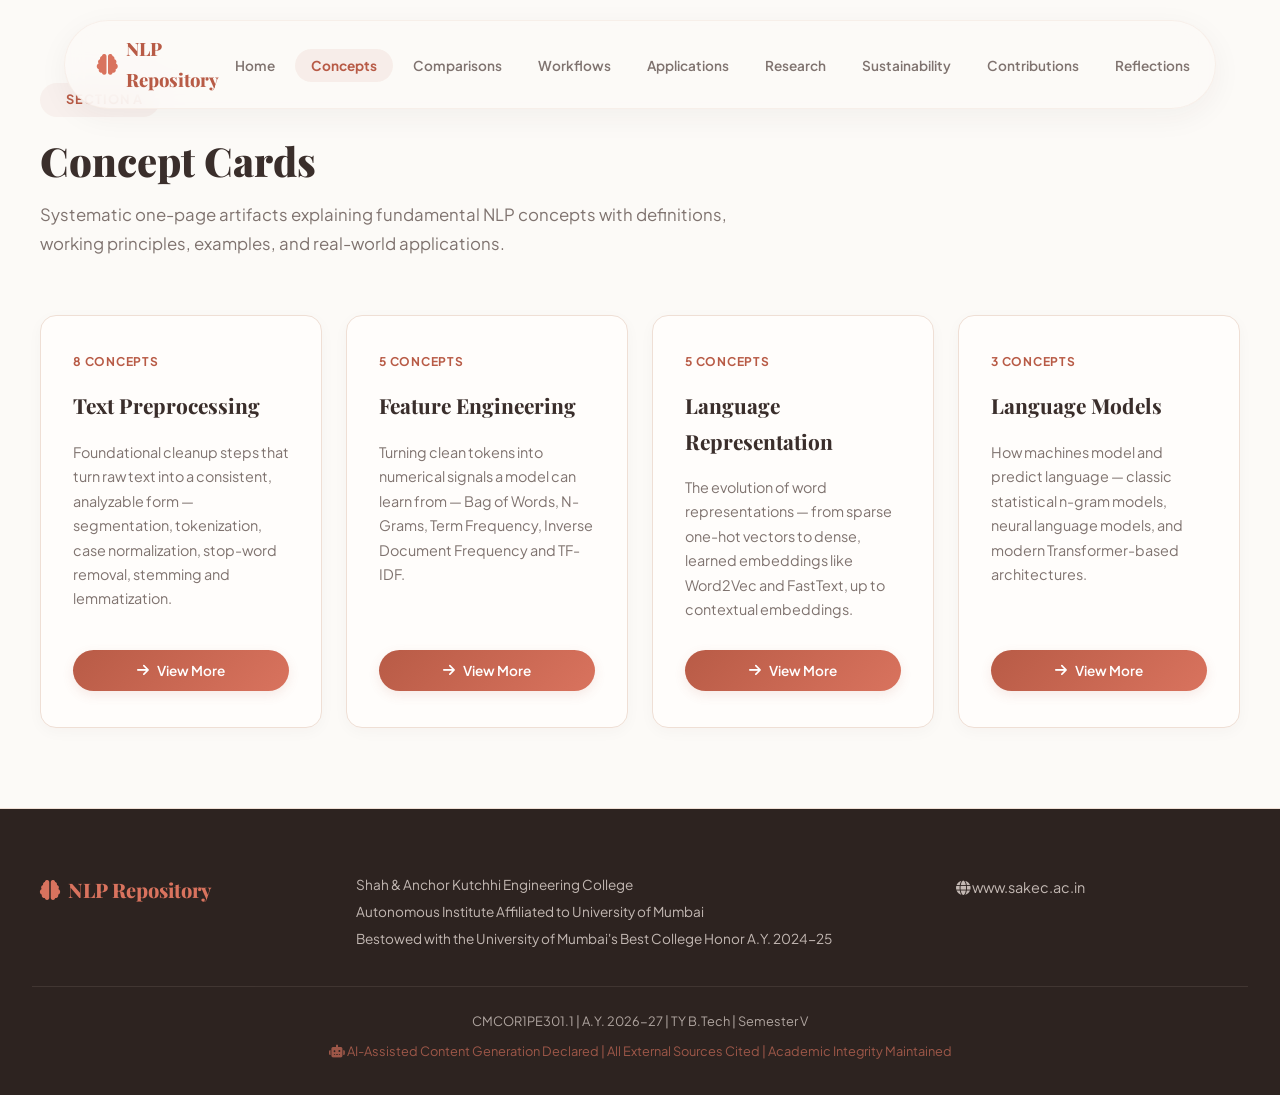
==== commit 055b2da7: "Update information ver1" ====
--- a/pages/section_a.html
+++ b/pages/section_a.html
@@ -1,24 +1,39 @@
 <!DOCTYPE html>
 <html lang="en">
+
 <head>
     <meta charset="UTF-8">
     <meta name="viewport" content="width=device-width, initial-scale=1.0">
     <title>Text Preprocessing & Feature Cards | NLP Repository</title>
-    <link href="https://fonts.googleapis.com/css2?family=Inter:wght@300;400;500;600;700;800&family=Fira+Code:wght@400;500&display=swap" rel="stylesheet">
+    <link
+        href="https://fonts.googleapis.com/css2?family=Inter:wght@300;400;500;600;700;800&family=Fira+Code:wght@400;500&display=swap"
+        rel="stylesheet">
     <link rel="stylesheet" href="https://cdnjs.cloudflare.com/ajax/libs/font-awesome/6.5.1/css/all.min.css">
     <link rel="stylesheet" href="../css/common.css">
     <link rel="stylesheet" href="../css/section_a.css">
     <base target="_blank">
 </head>
+
 <body>
     <!-- Navigation -->
     <nav class="navbar">
-        <a href="../index.html" target="_self" class="nav-brand"><i class="fas fa-brain"></i><span>NLP Repository</span></a>
-                <ul class="nav-links" id="navLinks"> <li><a href="../index.html" target="_self" class="">Home</a></li> <li><a href="../index.html#concepts" target="_self" class="active">Concepts</a></li> <li><a href="../index.html#comparisons" target="_self" class="">Comparisons</a></li> <li><a href="../index.html#workflows" target="_self" class="">Workflows</a></li> <li><a href="../index.html#applications" target="_self" class="">Applications</a></li> <li><a href="../index.html#research" target="_self" class="">Research</a></li> <li><a href="../index.html#sustainability" target="_self" class="">Sustainability</a></li> <li><a href="../index.html#contributions" target="_self" class="">Contributions</a></li> <li><a href="../index.html#reflections" target="_self" class="">Reflections</a></li> </ul>
+        <a href="../index.html" target="_self" class="nav-brand"><i class="fas fa-brain"></i><span>NLP
+                Repository</span></a>
+        <ul class="nav-links" id="navLinks">
+            <li><a href="../index.html" target="_self" class="">Home</a></li>
+            <li><a href="../index.html#concepts" target="_self" class="active">Concepts</a></li>
+            <li><a href="../index.html#comparisons" target="_self" class="">Comparisons</a></li>
+            <li><a href="../index.html#workflows" target="_self" class="">Workflows</a></li>
+            <li><a href="../index.html#applications" target="_self" class="">Applications</a></li>
+            <li><a href="../index.html#research" target="_self" class="">Research</a></li>
+            <li><a href="../index.html#sustainability" target="_self" class="">Sustainability</a></li>
+            <li><a href="../index.html#contributions" target="_self" class="">Contributions</a></li>
+            <li><a href="../index.html#reflections" target="_self" class="">Reflections</a></li>
+        </ul>
         <div class="hamburger" onclick="toggleNav()"><span></span><span></span><span></span></div>
     </nav>
 
-<!-- Section A: Concept Cards -->
+    <!-- Section A: Concept Cards -->
     <section id="concepts" class="section">
         <div class="container">
             <div class="section-header">
@@ -45,7 +60,7 @@
                         <span class="card-tag preprocessing">Preprocessing</span>
                     </div>
                     <div class="card-illustration">
-   <img src="images/sentence_segmentation.png" alt="Sentence Segmentation">
+                        <img src="images/sentence_segmentation.png" alt="Sentence Segmentation">
                     </div>
                     <div class="card-body">
                         <h3>Sentence Segmentation</h3>
@@ -103,7 +118,7 @@
                         <span class="card-tag preprocessing">Preprocessing</span>
                     </div>
                     <div class="card-illustration">
-   <img src="images/tokenization.png" alt="Tokenization">
+                        <img src="images/tokenization.png" alt="Tokenization">
                     </div>
                     <div class="card-body">
                         <h3>Tokenization</h3>
@@ -121,7 +136,8 @@
                             <div class="field-label"><i class="fas fa-cogs"></i> Working Principle</div>
                             <p><strong>Word:</strong> Splits on whitespace/punctuation. <strong>Subword
                                     (BPE/WordPiece):</strong> Handles OOV by breaking into frequent units.
-                                <strong>Character:</strong> Each char is a token.</p>
+                                <strong>Character:</strong> Each char is a token.
+                            </p>
                         </div>
                         <div class="field">
                             <div class="field-label"><i class="fas fa-code"></i> Example</div>
@@ -161,8 +177,8 @@
                         <span class="card-id">A.3</span>
                         <span class="card-tag preprocessing">Preprocessing</span>
                     </div>
-                     <div class="card-illustration">
-   <img src="images/case_normalization.png" alt="Case Normalization">
+                    <div class="card-illustration">
+                        <img src="images/case_normalization.png" alt="Case Normalization">
                     </div>
                     <div class="card-body">
                         <h3>Case Normalization</h3>
@@ -219,8 +235,8 @@
                         <span class="card-id">A.4</span>
                         <span class="card-tag preprocessing">Preprocessing</span>
                     </div>
-                        <div class="card-illustration">
-                    <img src="images/stopword_removal.png" alt="Stop-word Removal">
+                    <div class="card-illustration">
+                        <img src="images/stopword_removal.png" alt="Stop-word Removal">
                     </div>
                     <div class="card-body">
                         <h3>Stop-word Removal</h3>
@@ -277,8 +293,8 @@
                         <span class="card-id">A.5</span>
                         <span class="card-tag preprocessing">Preprocessing</span>
                     </div>
-                     <div class="card-illustration">
-                    <img src="images/stemming.png" alt="Stemming">
+                    <div class="card-illustration">
+                        <img src="images/stemming.png" alt="Stemming">
                     </div>
                     <div class="card-body">
                         <h3>Stemming</h3>
@@ -296,7 +312,8 @@
                             <div class="field-label"><i class="fas fa-cogs"></i> Working Principle</div>
                             <p><strong>Porter Stemmer:</strong> 5 phases of rule-based suffix stripping.
                                 <strong>Snowball:</strong> Improved Porter. <strong>Lancaster:</strong> More aggressive,
-                                faster.</p>
+                                faster.
+                            </p>
                         </div>
                         <div class="field">
                             <div class="field-label"><i class="fas fa-code"></i> Example</div>
@@ -340,7 +357,7 @@
                         <span class="card-tag preprocessing">Preprocessing</span>
                     </div>
                     <div class="card-illustration">
-                    <img src="images/lemmatization.png" alt="Lemmatization">
+                        <img src="images/lemmatization.png" alt="Lemmatization">
                     </div>
                     <div class="card-body">
                         <h3>Lemmatization</h3>
@@ -398,7 +415,7 @@
                         <span class="card-tag preprocessing">Preprocessing</span>
                     </div>
                     <div class="card-illustration">
-                    <img src="images/noise_removal.png" alt="noise removal">
+                        <img src="images/noise_removal.png" alt="noise removal">
                     </div>
                     <div class="card-body">
                         <h3>Noise Removal</h3>
@@ -454,7 +471,7 @@
                         <span class="card-tag preprocessing">Preprocessing</span>
                     </div>
                     <div class="card-illustration">
-                    <img src="images/text_cleaning.png" alt="Text Cleaning">
+                        <img src="images/text_cleaning.png" alt="Text Cleaning">
                     </div>
                     <div class="card-body">
                         <h3>Text Cleaning</h3>
@@ -509,8 +526,8 @@
                         <span class="card-id">A.9</span>
                         <span class="card-tag feature">Feature Engineering</span>
                     </div>
-                        <div class="card-illustration">
-                    <img src="images/lemmatization.png" alt="Lemmatization">
+                    <div class="card-illustration">
+                        <img src="images/bag_of_words.png" alt="Bag of Words">
                     </div>
                     <div class="card-body">
                         <h3>Bag of Words (BoW)</h3>
@@ -572,8 +589,8 @@
                         <span class="card-id">A.10</span>
                         <span class="card-tag feature">Feature Engineering</span>
                     </div>
-                        <div class="card-illustration">
-                    <img src="images/lemmatization.png" alt="Lemmatization">
+                    <div class="card-illustration">
+                        <img src="images/ngrams.png" alt="n-Grams">
                     </div>
                     <div class="card-body">
                         <h3>N-Grams</h3>
@@ -631,8 +648,8 @@
                         <span class="card-id">A.11</span>
                         <span class="card-tag feature">Feature Engineering</span>
                     </div>
-                        <div class="card-illustration">
-                    <img src="images/lemmatization.png" alt="Lemmatization">
+                    <div class="card-illustration">
+                        <img src="images/term_frequency.png" alt="Term Frequency">
                     </div>
                     <div class="card-body">
                         <h3>Term Frequency (TF)</h3>
@@ -690,8 +707,8 @@
                         <span class="card-id">A.12</span>
                         <span class="card-tag feature">Feature Engineering</span>
                     </div>
-                                        <div class="card-illustration">
-                    <img src="images/lemmatization.png" alt="Lemmatization">
+                    <div class="card-illustration">
+                        <img src="images/idf.png" alt="Inverse Document Frequency">
                     </div>
                     <div class="card-body">
                         <h3>Inverse Document Frequency (IDF)</h3>
@@ -749,8 +766,8 @@
                         <span class="card-id">A.13</span>
                         <span class="card-tag feature">Feature Engineering</span>
                     </div>
-                                        <div class="card-illustration">
-                    <img src="images/lemmatization.png" alt="Lemmatization">
+                    <div class="card-illustration">
+                        <img src="images/term_idf.png" alt="TF-IDF">
                     </div>
                     <div class="card-body">
                         <h3>TF-IDF</h3>
@@ -808,8 +825,8 @@
                         <span class="card-id">A.14</span>
                         <span class="card-tag representation">Representation</span>
                     </div>
-                                        <div class="card-illustration">
-                    <img src="images/lemmatization.png" alt="Lemmatization">
+                    <div class="card-illustration">
+                        <img src="images/one_hot_encoding.png" alt="One-Hot Encoding">
                     </div>
                     <div class="card-body">
                         <h3>One-Hot Encoding</h3>
@@ -868,8 +885,8 @@
                         <span class="card-id">A.15</span>
                         <span class="card-tag representation">Representation</span>
                     </div>
-                                        <div class="card-illustration">
-                    <img src="images/lemmatization.png" alt="Lemmatization">
+                    <div class="card-illustration">
+                        <img src="images/word_embeddings.png" alt="Word Embeddings">
                     </div>
                     <div class="card-body">
                         <h3>Word Embeddings</h3>
@@ -929,8 +946,8 @@
                         <span class="card-id">A.16</span>
                         <span class="card-tag representation">Representation</span>
                     </div>
-                                        <div class="card-illustration">
-                    <img src="images/lemmatization.png" alt="Lemmatization">
+                    <div class="card-illustration">
+                        <img src="images/word2vec.png" alt="Word2Vec">
                     </div>
                     <div class="card-body">
                         <h3>Word2Vec</h3>
@@ -948,7 +965,8 @@
                             <div class="field-label"><i class="fas fa-cogs"></i> Working Principle</div>
                             <p><strong>CBOW:</strong> Predicts target from context (faster, frequent words).
                                 <strong>Skip-gram:</strong> Predicts context from target (rare words). Uses negative
-                                sampling.</p>
+                                sampling.
+                            </p>
                         </div>
                         <div class="field">
                             <div class="field-label"><i class="fas fa-code"></i> Example</div>
@@ -990,8 +1008,8 @@
                         <span class="card-id">A.17</span>
                         <span class="card-tag representation">Representation</span>
                     </div>
-                                        <div class="card-illustration">
-                    <img src="images/lemmatization.png" alt="Lemmatization">
+                    <div class="card-illustration">
+                        <img src="images/fasttext.png" alt="FastText">
                     </div>
                     <div class="card-body">
                         <h3>FastText</h3>
@@ -1048,8 +1066,8 @@
                         <span class="card-id">A.18</span>
                         <span class="card-tag representation">Representation</span>
                     </div>
-                                        <div class="card-illustration">
-                    <img src="images/lemmatization.png" alt="Lemmatization">
+                    <div class="card-illustration">
+                        <img src="images/contextual_embeddings.png" alt="Contextual Embeddings">
                     </div>
                     <div class="card-body">
                         <h3>Contextual Embeddings</h3>
@@ -1107,8 +1125,8 @@
                         <span class="card-id">A.19</span>
                         <span class="card-tag models">Language Models</span>
                     </div>
-                                        <div class="card-illustration">
-                    <img src="images/lemmatization.png" alt="Lemmatization">
+                    <div class="card-illustration">
+                        <img src="images/statistical_language_model.png" alt="Statistical Language Models">
                     </div>
                     <div class="card-body">
                         <h3>Statistical Language Models</h3>
@@ -1166,8 +1184,8 @@
                         <span class="card-id">A.20</span>
                         <span class="card-tag models">Language Models</span>
                     </div>
-                                        <div class="card-illustration">
-                    <img src="images/lemmatization.png" alt="Lemmatization">
+                    <div class="card-illustration">
+                        <img src="images/neural_language_models.png" alt="Neural Language Models">
                     </div>
                     <div class="card-body">
                         <h3>Neural Language Models</h3>
@@ -1224,8 +1242,8 @@
                         <span class="card-id">A.21</span>
                         <span class="card-tag models">Language Models</span>
                     </div>
-                                        <div class="card-illustration">
-                    <img src="images/lemmatization.png" alt="Lemmatization">
+                    <div class="card-illustration">
+                        <img src="images/transformer_based_models.png" alt="Transformer Architecture">
                     </div>
                     <div class="card-body">
                         <h3>Transformer-Based Representations</h3>
@@ -1281,14 +1299,14 @@
         </div>
     </section>
 
-    
+
 
     <!-- Concept Card Full-Details Modal -->
     <div class="modal-overlay" id="modalOverlay">
         <div class="modal-box" id="modalBox"></div>
     </div>
-    
-<!-- Footer -->
+
+    <!-- Footer -->
     <footer class="footer">
         <div class="footer-inner">
             <div class="footer-brand"><i class="fas fa-brain"></i><span>NLP Repository</span></div>
--- a/css/section_a.css
+++ b/css/section_a.css
@@ -43,14 +43,14 @@
     border-radius: var(--radius);
     overflow: hidden;
     box-shadow: var(--shadow);
-    transition: var(--transition);
+    transition: transform 0.4s cubic-bezier(0.16, 1, 0.3, 1), box-shadow 0.4s cubic-bezier(0.16, 1, 0.3, 1), border-color 0.4s ease;
     border: 1px solid var(--border);
     display: flex;
     flex-direction: column;
 }
 
 .concept-card:hover {
-    transform: translateY(-4px);
+    transform: translateY(-5px) scale(1.025);
     box-shadow: var(--shadow-lg);
     border-color: var(--primary);
 }
@@ -63,13 +63,14 @@
     position: relative;
     overflow: hidden;
 }
+
 .card-illustration {
     height: 140px;
     display: flex;
     justify-content: center;
     align-items: center;
     padding: 1rem;
-    background: rgba(255,255,255,0.4);
+    background: rgba(255, 255, 255, 0.4);
     border-bottom: 1px solid var(--border);
 }
 
@@ -78,6 +79,7 @@
     height: 100%;
     object-fit: contain;
 }
+
 .card-header::before {
     content: '';
     position: absolute;
@@ -327,6 +329,7 @@
 
 .details-btn:hover {
     transform: translateY(-2px);
+    background: linear-gradient(135deg, var(--primary-dark), var(--primary));
     box-shadow: 0 8px 18px rgba(184, 91, 70, 0.22);
 }
 
@@ -443,11 +446,11 @@
     display: flex;
     flex-direction: column;
     gap: 1rem;
-    transition: var(--transition);
+    transition: transform 0.4s cubic-bezier(0.16, 1, 0.3, 1), box-shadow 0.4s cubic-bezier(0.16, 1, 0.3, 1), border-color 0.4s ease;
 }
 
 .category-card:hover {
-    transform: translateY(-5px);
+    transform: translateY(-5px) scale(1.025);
     box-shadow: var(--shadow-lg);
     border-color: var(--primary);
 }
@@ -524,6 +527,7 @@
 
 .category-view-btn:hover {
     transform: translateY(-2px);
+    background: linear-gradient(135deg, var(--primary-dark), var(--primary));
     box-shadow: 0 8px 18px rgba(184, 91, 70, 0.22);
 }
 
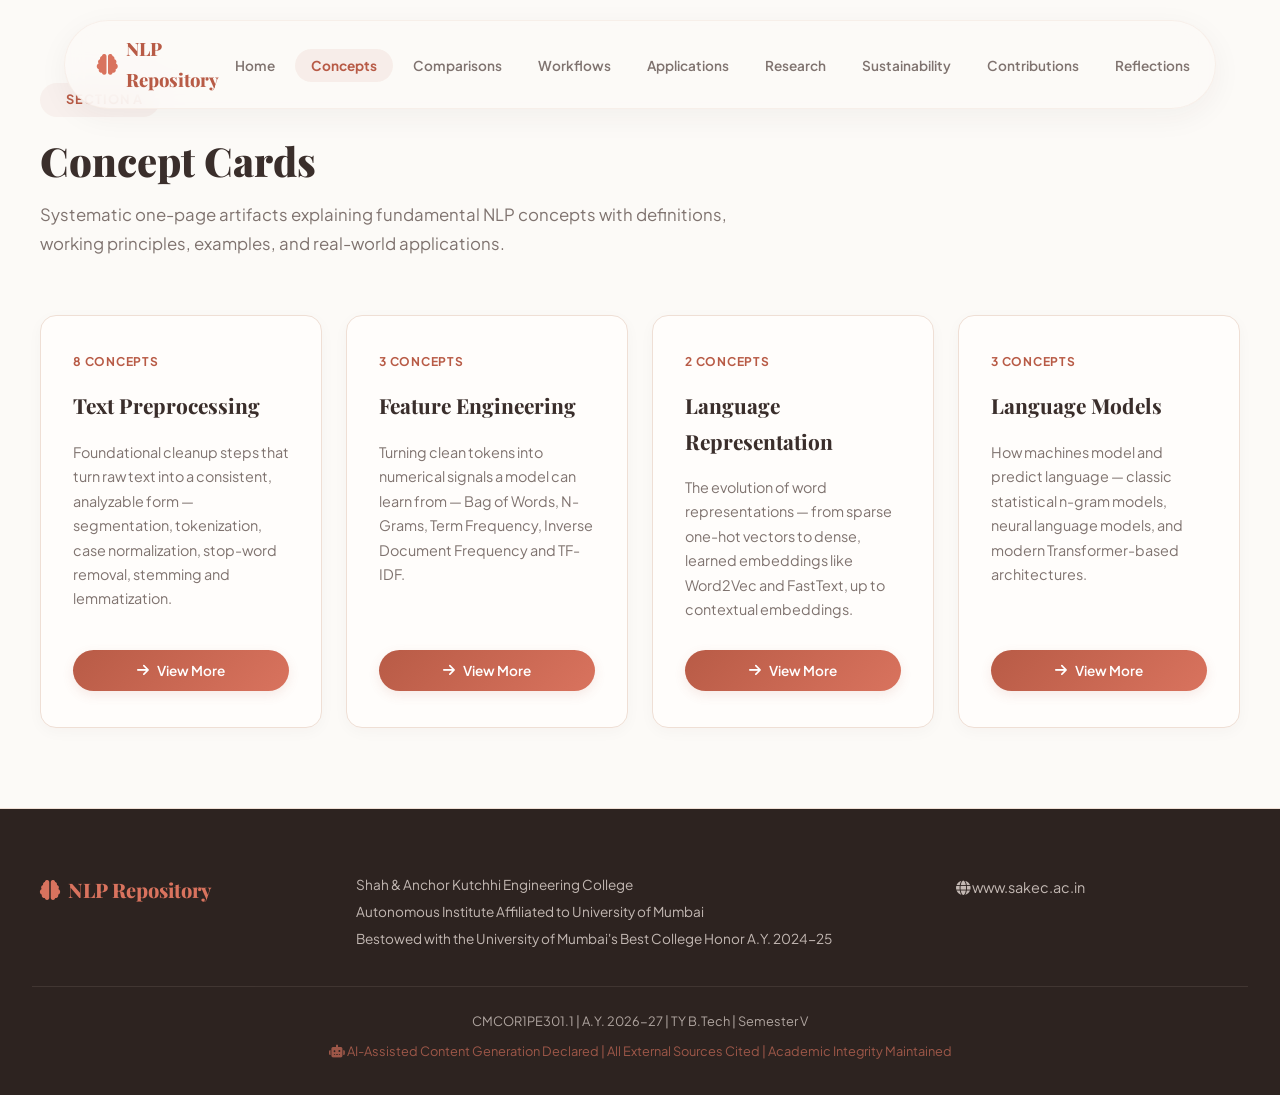
==== commit 2b7ffcce: "Info added v3" ====
--- a/pages/section_a.html
+++ b/pages/section_a.html
@@ -66,46 +66,54 @@
                         <h3>Sentence Segmentation</h3>
                         <div class="field">
                             <div class="field-label"><i class="fas fa-book"></i> Definition</div>
-                            <p>The process of splitting a large body of text into individual sentences based on boundary
-                                detection using punctuation marks and contextual cues.</p>
-                        </div>
-                        <div class="field">
-                            <div class="field-label"><i class="fas fa-bullseye"></i> Purpose</div>
-                            <p>To break down unstructured text into manageable, semantically complete units that can be
-                                processed independently by downstream NLP tasks.</p>
-                        </div>
-                        <div class="field">
-                            <div class="field-label"><i class="fas fa-cogs"></i> Working Principle</div>
-                            <p>Uses rule-based heuristics (punctuation + capital letters), regex patterns, or ML models
-                                (CRF, BiLSTM) to identify boundaries. Handles abbreviations like "Dr.", "U.S.A." via
-                                exception lists.</p>
-                        </div>
-                        <div class="field">
-                            <div class="field-label"><i class="fas fa-code"></i> Example</div>
-                            <div class="code-block">
-                                <span class="comment"># Input</span>
-                                "Dr. Smith visited the U.S.A. yesterday. He loved it!"
-                                <span class="comment"># Output</span>
+                            <p>This process entails the separation of a paragraph or a document into sentences by
+                                detecting where sentences begin and end.</p>
+                        </div>
+                        <div class="field">
+                            <div class="field-label"><i class="fas fa-bullseye"></i> Purpose</div>
+                            <p>The purpose of this NLP task is to enhance machine comprehension of the text before any
+                                other NLP processes are done.</p>
+                        </div>
+                        <div class="field">
+                            <div class="field-label"><i class="fas fa-cogs"></i> Working Principle</div>
+                            <p>Sentences are separated by determining sentence starting and ending points using
+                                punctuation symbols such as ., ? and !. Sentence boundary detection uses rules-based
+                                approaches, regular expression and machine learning approaches such as CRF and BiLSTM.
+                                Abbreviations such as Dr., U.S.A. and e.g. are also considered to avoid wrong sentence
+                                split.</p>
+                        </div>
+                        <div class="field">
+                            <div class="field-label"><i class="fas fa-code"></i> Example</div>
+                            <div class="code-block">
+                                <span class="comment"># Input: "Dr. Smith visited the U.S.A. yesterday. He loved
+                                    it!"</span>
+                                <br>
+                                <span class="comment"># Output:</span>
                                 [<span class="string">"Dr. Smith visited the U.S.A. yesterday."</span>, <span
                                     class="string">"He loved it!"</span>]
                             </div>
                         </div>
-                    </div>
-                    <div class="card-footer">
-                        <div class="footer-col pros">
-                            <h4><i class="fas fa-plus-circle"></i> Advantages</h4>
-                            <ul>
-                                <li>Foundation for all downstream NLP</li>
-                                <li>Enables parallel processing</li>
-                                <li>Isolates semantic units</li>
-                            </ul>
-                        </div>
-                        <div class="footer-col cons">
-                            <h4><i class="fas fa-minus-circle"></i> Limitations</h4>
-                            <ul>
-                                <li>Ambiguity with abbreviations</li>
-                                <li>Fails on informal text</li>
-                                <li>Multi-language challenges</li>
+                        <div class="field">
+                            <div class="field-label"><i class="fas fa-briefcase"></i> Applications</div>
+                            <p>Document Summarization, Machine Translation, Sentiment Analysis, Legal Documents
+                                Analysis, Chatbot Dialogue Management</p>
+                        </div>
+                    </div>
+                    <div class="card-footer">
+                        <div class="footer-col pros">
+                            <h4><i class="fas fa-plus-circle"></i> Advantages</h4>
+                            <ul>
+                                <li>It is the basis of many NLP tasks</li>
+                                <li>It improves processing of text by splitting sentences</li>
+                                <li>It enables the processing of multiple sentences independently</li>
+                            </ul>
+                        </div>
+                        <div class="footer-col cons">
+                            <h4><i class="fas fa-minus-circle"></i> Limitations</h4>
+                            <ul>
+                                <li>Mistakenly detects abbreviations as sentence endings</li>
+                                <li>Less accuracy for informal text without punctuation</li>
+                                <li>Different sentence ending rules in different languages</li>
                             </ul>
                         </div>
                     </div>
@@ -124,48 +132,59 @@
                         <h3>Tokenization</h3>
                         <div class="field">
                             <div class="field-label"><i class="fas fa-book"></i> Definition</div>
-                            <p>Breaking text into smaller units (tokens): words, subwords, or characters that serve as
-                                basic input for NLP models.</p>
-                        </div>
-                        <div class="field">
-                            <div class="field-label"><i class="fas fa-bullseye"></i> Purpose</div>
-                            <p>To convert continuous text into discrete, structured elements that algorithms can
-                                process, count, and analyze mathematically.</p>
-                        </div>
-                        <div class="field">
-                            <div class="field-label"><i class="fas fa-cogs"></i> Working Principle</div>
-                            <p><strong>Word:</strong> Splits on whitespace/punctuation. <strong>Subword
-                                    (BPE/WordPiece):</strong> Handles OOV by breaking into frequent units.
-                                <strong>Character:</strong> Each char is a token.
-                            </p>
-                        </div>
-                        <div class="field">
-                            <div class="field-label"><i class="fas fa-code"></i> Example</div>
-                            <div class="code-block">
-                                <span class="comment"># Word-level</span>
+                            <p>Tokenization involves splitting text into tokens which are words, subwords or characters
+                                to be inputted in NLP models.</p>
+                        </div>
+                        <div class="field">
+                            <div class="field-label"><i class="fas fa-bullseye"></i> Purpose</div>
+                            <p>The purpose of tokenization is to convert continuous text into small units of data that
+                                can be processed by computers.</p>
+                        </div>
+                        <div class="field">
+                            <div class="field-label"><i class="fas fa-cogs"></i> Working Principle</div>
+                            <p>In word tokenization, splitting is done with the help of space and punctuation marks (for
+                                example, NLTK, spaCy). Subword tokenization (BPE, WordPiece) splits uncommon or
+                                out-of-vocabulary words into subtokens. In character tokenization, each character
+                                becomes a token.</p>
+                        </div>
+                        <div class="field">
+                            <div class="field-label"><i class="fas fa-code"></i> Example</div>
+                            <div class="code-block">
+                                <span class="comment"># Input: “Tokenization is fundamental!”</span>
+                                <br>
+                                <span class="comment"># Word-level:</span>
                                 [<span class="string">"Tokenization"</span>, <span class="string">"is"</span>, <span
                                     class="string">"fundamental"</span>, <span class="string">"!"</span>]
-                                <span class="comment"># BPE subword</span>
+                                <br>
+                                <span class="comment"># BPE-level:</span>
                                 [<span class="string">"Token"</span>, <span class="string">"ization"</span>, <span
-                                    class="string">"is"</span>, <span class="string">"fundamental"</span>]
-                            </div>
-                        </div>
-                    </div>
-                    <div class="card-footer">
-                        <div class="footer-col pros">
-                            <h4><i class="fas fa-plus-circle"></i> Advantages</h4>
-                            <ul>
-                                <li>Standardizes model input</li>
-                                <li>Subword handles OOV words</li>
-                                <li>Enables vocabulary creation</li>
-                            </ul>
-                        </div>
-                        <div class="footer-col cons">
-                            <h4><i class="fas fa-minus-circle"></i> Limitations</h4>
-                            <ul>
-                                <li>Word-level: large vocabulary</li>
-                                <li>Character-level loses meaning</li>
-                                <li>Language-dependent</li>
+                                    class="string">"is"</span>, <span class="string">"fundamental"</span>, <span
+                                    class="string">"!"</span>]
+                            </div>
+                        </div>
+                        <div class="field">
+                            <div class="field-label"><i class="fas fa-briefcase"></i> Applications</div>
+                            <p>Search engines, Text classification, Named entity recognition, Speech to text, LLM
+                                preprocessing</p>
+                        </div>
+                    </div>
+                    <div class="card-footer">
+                        <div class="footer-col pros">
+                            <h4><i class="fas fa-plus-circle"></i> Advantages</h4>
+                            <ul>
+                                <li>The conversion of the text to a form that can be interpreted by the NLP algorithms
+                                </li>
+                                <li>It helps create the vocabulary of tokens</li>
+                                <li>Sub-word tokenization is effective for rare tokens</li>
+                            </ul>
+                        </div>
+                        <div class="footer-col cons">
+                            <h4><i class="fas fa-minus-circle"></i> Limitations</h4>
+                            <ul>
+                                <li>The abundance of tokens and out-of-vocabulary in word-level tokenization</li>
+                                <li>The length of sequences and loss of the meaning of the word in character-level
+                                    tokenization</li>
+                                <li>Languages have different tokenizations</li>
                             </ul>
                         </div>
                     </div>
@@ -184,46 +203,53 @@
                         <h3>Case Normalization</h3>
                         <div class="field">
                             <div class="field-label"><i class="fas fa-book"></i> Definition</div>
-                            <p>Converting all text to a uniform case (typically lowercase) so the same word in different
-                                cases is treated identically.</p>
-                        </div>
-                        <div class="field">
-                            <div class="field-label"><i class="fas fa-bullseye"></i> Purpose</div>
-                            <p>To reduce vocabulary size and prevent the model from treating "Apple", "apple", and
-                                "APPLE" as three different words.</p>
-                        </div>
-                        <div class="field">
-                            <div class="field-label"><i class="fas fa-cogs"></i> Working Principle</div>
-                            <p>Simple string transformation: <code>text.lower()</code>. Advanced: Truecasing preserves
-                                proper nouns; case can be a feature for POS tagging.</p>
-                        </div>
-                        <div class="field">
-                            <div class="field-label"><i class="fas fa-code"></i> Example</div>
-                            <div class="code-block">
-                                <span class="comment"># Input</span>
-                                "The Apple CEO announced new Apple products."
-                                <span class="comment"># Lowercase</span>
-                                "the apple ceo announced new apple products"
-                                <span class="comment"># Truecasing (preserves proper nouns)</span>
-                                "The Apple CEO announced new Apple products"
-                            </div>
-                        </div>
-                    </div>
-                    <div class="card-footer">
-                        <div class="footer-col pros">
-                            <h4><i class="fas fa-plus-circle"></i> Advantages</h4>
-                            <ul>
-                                <li>Reduces vocabulary size</li>
-                                <li>Improves generalization</li>
-                                <li>Computationally trivial O(n)</li>
-                            </ul>
-                        </div>
-                        <div class="footer-col cons">
-                            <h4><i class="fas fa-minus-circle"></i> Limitations</h4>
-                            <ul>
-                                <li>Loses semantic info (US vs us)</li>
-                                <li>NER may suffer</li>
-                                <li>Sentiment intensity lost</li>
+                            <p>The process of transforming all the characters of text into lowercase or uppercase
+                                letters.</p>
+                        </div>
+                        <div class="field">
+                            <div class="field-label"><i class="fas fa-bullseye"></i> Purpose</div>
+                            <p>The aim of such process is to reduce vocabulary and make "Apple", "apple", and "APPLE"
+                                one word rather than three separate words.</p>
+                        </div>
+                        <div class="field">
+                            <div class="field-label"><i class="fas fa-cogs"></i> Working Principle</div>
+                            <p>Such task can be performed through text manipulation operations such as text.lower() or
+                                text.upper(). In some cases of NLP techniques, there occur cases where truecasing
+                                technique is applied and thus certain words retain their initial casing.</p>
+                        </div>
+                        <div class="field">
+                            <div class="field-label"><i class="fas fa-code"></i> Example</div>
+                            <div class="code-block">
+                                <span class="comment"># Input: "The Apple CEO announced new Apple products."</span>
+                                <br>
+                                <span class="comment"># Lowercase:</span>
+                                <span class="string">"the apple ceo announced new apple products."</span>
+                                <br>
+                                <span class="comment"># Truecasing:</span>
+                                <span class="string">"The Apple CEO announced new Apple products."</span>
+                            </div>
+                        </div>
+                        <div class="field">
+                            <div class="field-label"><i class="fas fa-briefcase"></i> Applications</div>
+                            <p>Text Classification, Sentiment Analysis, Spam Detection, Topic Modeling, Information
+                                Retrieval</p>
+                        </div>
+                    </div>
+                    <div class="card-footer">
+                        <div class="footer-col pros">
+                            <h4><i class="fas fa-plus-circle"></i> Advantages</h4>
+                            <ul>
+                                <li>Vocabulary reduction</li>
+                                <li>Performance efficiency</li>
+                                <li>Computability</li>
+                            </ul>
+                        </div>
+                        <div class="footer-col cons">
+                            <h4><i class="fas fa-minus-circle"></i> Limitations</h4>
+                            <ul>
+                                <li>Information loss</li>
+                                <li>Difficult named entity recognition</li>
+                                <li>Loss of emotions or nuance</li>
                             </ul>
                         </div>
                     </div>
@@ -242,46 +268,48 @@
                         <h3>Stop-word Removal</h3>
                         <div class="field">
                             <div class="field-label"><i class="fas fa-book"></i> Definition</div>
-                            <p>Filtering out high-frequency, low-information words (articles, prepositions,
-                                conjunctions) that do not contribute significantly to semantic meaning.</p>
-                        </div>
-                        <div class="field">
-                            <div class="field-label"><i class="fas fa-bullseye"></i> Purpose</div>
-                            <p>To reduce noise, decrease dimensionality, and help models focus on content-bearing words
-                                that carry actual meaning.</p>
-                        </div>
-                        <div class="field">
-                            <div class="field-label"><i class="fas fa-cogs"></i> Working Principle</div>
-                            <p>Uses predefined language-specific lists (NLTK: 179 English stopwords) or corpus-derived
-                                frequency thresholds. Domain-specific stopwords can be added.</p>
-                        </div>
-                        <div class="field">
-                            <div class="field-label"><i class="fas fa-code"></i> Example</div>
-                            <div class="code-block">
-                                <span class="comment"># Input</span>
-                                "The quick brown fox jumps over the lazy dog"
-                                <span class="comment"># After removal</span>
-                                [<span class="string">"quick"</span>, <span class="string">"brown"</span>, <span
+                            <p>Stopwords removal is a technique to filter out useless words that does not add any
+                                meaning to the sentences.</p>
+                        </div>
+                        <div class="field">
+                            <div class="field-label"><i class="fas fa-bullseye"></i> Purpose</div>
+                            <p>To reduce sentence length and ensure only meaningful words are computed.</p>
+                        </div>
+                        <div class="field">
+                            <div class="field-label"><i class="fas fa-cogs"></i> Working Principle</div>
+                            <p>We can filter out the words that appear in the list of pre-defined stopwords like "the",
+                                "is", "at", "which" and so forth.</p>
+                        </div>
+                        <div class="field">
+                            <div class="field-label"><i class="fas fa-code"></i> Example</div>
+                            <div class="code-block">
+                                <span class="comment"># Input: "The quick orange fox jumps over the lazy cat."</span>
+                                <br>
+                                <span class="comment"># Output after stopwords removal:</span>
+                                [<span class="string">"quick"</span>, <span class="string">"orange"</span>, <span
                                     class="string">"fox"</span>, <span class="string">"jumps"</span>, <span
-                                    class="string">"lazy"</span>, <span class="string">"dog"</span>]
-                            </div>
-                        </div>
-                    </div>
-                    <div class="card-footer">
-                        <div class="footer-col pros">
-                            <h4><i class="fas fa-plus-circle"></i> Advantages</h4>
-                            <ul>
-                                <li>Reduces feature space 20-40%</li>
-                                <li>Improves processing speed</li>
-                                <li>Enhances signal-to-noise</li>
-                            </ul>
-                        </div>
-                        <div class="footer-col cons">
-                            <h4><i class="fas fa-minus-circle"></i> Limitations</h4>
-                            <ul>
-                                <li>Removes negation ("not")</li>
-                                <li>Phrase meaning lost</li>
-                                <li>Domain-dependent</li>
+                                    class="string">"lazy"</span>, <span class="string">"cat"</span>]
+                            </div>
+                        </div>
+                        <div class="field">
+                            <div class="field-label"><i class="fas fa-briefcase"></i> Applications</div>
+                            <p>Document Clustering, Keyword Extraction, Text Summarization, etc.</p>
+                        </div>
+                    </div>
+                    <div class="card-footer">
+                        <div class="footer-col pros">
+                            <h4><i class="fas fa-plus-circle"></i> Advantages</h4>
+                            <ul>
+                                <li>Less number of words</li>
+                                <li>Fast text processing</li>
+                                <li>Significant words only are taken into account</li>
+                            </ul>
+                        </div>
+                        <div class="footer-col cons">
+                            <h4><i class="fas fa-minus-circle"></i> Limitations</h4>
+                            <ul>
+                                <li>Important words like "not" can get filtered out altering the meaning of the
+                                    sentences</li>
                             </ul>
                         </div>
                     </div>
@@ -300,51 +328,56 @@
                         <h3>Stemming</h3>
                         <div class="field">
                             <div class="field-label"><i class="fas fa-book"></i> Definition</div>
-                            <p>A heuristic process that chops off the ends of words to reduce them to their root form
-                                (stem), often resulting in non-dictionary words.</p>
-                        </div>
-                        <div class="field">
-                            <div class="field-label"><i class="fas fa-bullseye"></i> Purpose</div>
-                            <p>To normalize different grammatical forms of a word to a common base, reducing vocabulary
-                                size and treating morphological variants as the same term.</p>
-                        </div>
-                        <div class="field">
-                            <div class="field-label"><i class="fas fa-cogs"></i> Working Principle</div>
-                            <p><strong>Porter Stemmer:</strong> 5 phases of rule-based suffix stripping.
-                                <strong>Snowball:</strong> Improved Porter. <strong>Lancaster:</strong> More aggressive,
-                                faster.
+                            <p>This is the procedure whereby words are devoid of prefixes and suffixes to arrive at the
+                                base form of the word; it is through this procedure that words are created that cannot
+                                even be found in dictionaries.</p>
+                        </div>
+                        <div class="field">
+                            <div class="field-label"><i class="fas fa-bullseye"></i> Purpose</div>
+                            <p>The purpose/objective of stemming is to make words fall under one category such that the
+                                number of vocabulary words is reduced.</p>
+                        </div>
+                        <div class="field">
+                            <div class="field-label"><i class="fas fa-cogs"></i> Working Principle</div>
+                            <p>This is the rule based approach and contains Porter Stemming, Snowball Stemming and
+                                Lancaster Stemming. All these approaches remove the common prefixes/suffixes.</p>
+                        </div>
+                        <div class="field">
+                            <div class="field-label"><i class="fas fa-code"></i> Example</div>
+                            <div class="code-block">
+                                <span class="comment"># Input: ["running", "runs", "runner", "ran"]</span>
+                                <br>
+                                <span class="comment"># Porter Output:</span>
+                                [<span class="string">"run"</span>, <span class="string">"run"</span>, <span
+                                    class="string">"runner"</span>, <span class="string">"ran"</span>]
+                                <br>
+                                <span class="comment"># Lancaster Output:</span>
+                                [<span class="string">"run"</span>, <span class="string">"run"</span>, <span
+                                    class="string">"run"</span>, <span class="string">"ran"</span>]
+                            </div>
+                        </div>
+                        <div class="field">
+                            <div class="field-label"><i class="fas fa-briefcase"></i> Applications</div>
+                            <p>Information Retrieval, Search Engines, Text Mining, Spam Filtering, Keyword Extraction
                             </p>
                         </div>
-                        <div class="field">
-                            <div class="field-label"><i class="fas fa-code"></i> Example</div>
-                            <div class="code-block">
-                                <span class="comment"># Input</span>
-                                [<span class="string">"running"</span>, <span class="string">"runs"</span>, <span
-                                    class="string">"runner"</span>]
-                                <span class="comment"># Porter</span>
-                                [<span class="string">"run"</span>, <span class="string">"run"</span>, <span
-                                    class="string">"runner"</span>]
-                                <span class="comment"># Lancaster (aggressive)</span>
-                                [<span class="string">"run"</span>, <span class="string">"run"</span>, <span
-                                    class="string">"run"</span>]
-                            </div>
-                        </div>
-                    </div>
-                    <div class="card-footer">
-                        <div class="footer-col pros">
-                            <h4><i class="fas fa-plus-circle"></i> Advantages</h4>
-                            <ul>
-                                <li>Very fast O(n) per word</li>
-                                <li>No dictionary required</li>
-                                <li>Effective for IR systems</li>
-                            </ul>
-                        </div>
-                        <div class="footer-col cons">
-                            <h4><i class="fas fa-minus-circle"></i> Limitations</h4>
-                            <ul>
-                                <li>Over-stemming: false matches</li>
-                                <li>Under-stemming: misses forms</li>
-                                <li>Produces non-words</li>
+                    </div>
+                    <div class="card-footer">
+                        <div class="footer-col pros">
+                            <h4><i class="fas fa-plus-circle"></i> Advantages</h4>
+                            <ul>
+                                <li>Quick and easy</li>
+                                <li>Reduces the vocabulary</li>
+                                <li>Doesn’t require any dictionary</li>
+                                <li>Useful in information retrieval</li>
+                            </ul>
+                        </div>
+                        <div class="footer-col cons">
+                            <h4><i class="fas fa-minus-circle"></i> Limitations</h4>
+                            <ul>
+                                <li>Creates new words which are not present in the dictionary</li>
+                                <li>Over stems or under stems words</li>
+                                <li>Does not understand the meanings of words</li>
                             </ul>
                         </div>
                     </div>
@@ -363,46 +396,50 @@
                         <h3>Lemmatization</h3>
                         <div class="field">
                             <div class="field-label"><i class="fas fa-book"></i> Definition</div>
-                            <p>A morphological analysis process that reduces words to their canonical dictionary form
-                                (lemma) using vocabulary and morphological analysis.</p>
-                        </div>
-                        <div class="field">
-                            <div class="field-label"><i class="fas fa-bullseye"></i> Purpose</div>
-                            <p>To normalize words while preserving their valid linguistic form and part-of-speech,
-                                ensuring semantic accuracy in downstream tasks.</p>
-                        </div>
-                        <div class="field">
-                            <div class="field-label"><i class="fas fa-cogs"></i> Working Principle</div>
-                            <p>Uses lexical databases (WordNet) and POS tagging. "better" → "good" (JJR), "running" →
-                                "run" (verb) or "running" (noun). Requires POS tags for accuracy.</p>
-                        </div>
-                        <div class="field">
-                            <div class="field-label"><i class="fas fa-code"></i> Example</div>
-                            <div class="code-block">
-                                <span class="comment"># Input</span>
-                                [<span class="string">"running"</span>, <span class="string">"better"</span>, <span
-                                    class="string">"geese"</span>, <span class="string">"was"</span>]
-                                <span class="comment"># Output</span>
+                            <p>Converting words into their dictionary word forms.</p>
+                        </div>
+                        <div class="field">
+                            <div class="field-label"><i class="fas fa-bullseye"></i> Purpose</div>
+                            <p>Lemmatization is used for getting dictionary words so as to not lose meaning.</p>
+                        </div>
+                        <div class="field">
+                            <div class="field-label"><i class="fas fa-cogs"></i> Working Principle</div>
+                            <p>Lemmatization works on the basis of information from lexicons such as WordNet with POS
+                                tagging.</p>
+                        </div>
+                        <div class="field">
+                            <div class="field-label"><i class="fas fa-code"></i> Example</div>
+                            <div class="code-block">
+                                <span class="comment"># Input: ["running", "better", "geese", "was"]</span>
+                                <br>
+                                <span class="comment"># Output:</span>
                                 [<span class="string">"run"</span>, <span class="string">"good"</span>, <span
                                     class="string">"goose"</span>, <span class="string">"be"</span>]
                             </div>
                         </div>
-                    </div>
-                    <div class="card-footer">
-                        <div class="footer-col pros">
-                            <h4><i class="fas fa-plus-circle"></i> Advantages</h4>
-                            <ul>
-                                <li>Valid dictionary words</li>
-                                <li>Handles irregular forms</li>
-                                <li>Preserves semantic meaning</li>
-                            </ul>
-                        </div>
-                        <div class="footer-col cons">
-                            <h4><i class="fas fa-minus-circle"></i> Limitations</h4>
-                            <ul>
-                                <li>Slower than stemming</li>
-                                <li>Requires POS tags</li>
-                                <li>Dictionary coverage gaps</li>
+                        <div class="field">
+                            <div class="field-label"><i class="fas fa-briefcase"></i> Applications</div>
+                            <p>Sentiment analysis, chatbots, question answering, machine translation, clinical NLP,
+                                legal documents</p>
+                        </div>
+                    </div>
+                    <div class="card-footer">
+                        <div class="footer-col pros">
+                            <h4><i class="fas fa-plus-circle"></i> Advantages</h4>
+                            <ul>
+                                <li>Gives accurate dictionary words</li>
+                                <li>Helps for irregular words</li>
+                                <li>Maintains meaning of the word</li>
+                                <li>Better than stemming</li>
+                            </ul>
+                        </div>
+                        <div class="footer-col cons">
+                            <h4><i class="fas fa-minus-circle"></i> Limitations</h4>
+                            <ul>
+                                <li>It takes more time than stemming</li>
+                                <li>Needs POS tagging</li>
+                                <li>Computationally intensive</li>
+                                <li>Does not work well for domain specific words</li>
                             </ul>
                         </div>
                     </div>
@@ -421,44 +458,51 @@
                         <h3>Noise Removal</h3>
                         <div class="field">
                             <div class="field-label"><i class="fas fa-book"></i> Definition</div>
-                            <p>The process of eliminating irrelevant, distracting, or malformed elements from text data
-                                that do not contribute to the intended NLP task.</p>
-                        </div>
-                        <div class="field">
-                            <div class="field-label"><i class="fas fa-bullseye"></i> Purpose</div>
-                            <p>To clean raw text from artifacts like HTML tags, URLs, special characters, emojis, and
-                                encoding errors that can confuse models.</p>
-                        </div>
-                        <div class="field">
-                            <div class="field-label"><i class="fas fa-cogs"></i> Working Principle</div>
-                            <p>Regex-based: Remove URLs, HTML tags, special chars. Library-based: BeautifulSoup for
-                                HTML, emoji library for emoji conversion. Heuristic: Fix encoding.</p>
-                        </div>
-                        <div class="field">
-                            <div class="field-label"><i class="fas fa-code"></i> Example</div>
-                            <div class="code-block">
-                                <span class="comment"># Input</span>
-                                "Check out https://example.com! <b>Great</b> deal!!!"
-                                <span class="comment"># After noise removal</span>
-                                "Check out Great deal"
-                            </div>
-                        </div>
-                    </div>
-                    <div class="card-footer">
-                        <div class="footer-col pros">
-                            <h4><i class="fas fa-plus-circle"></i> Advantages</h4>
-                            <ul>
-                                <li>Improves data quality</li>
-                                <li>Reduces model confusion</li>
-                                <li>Standardizes input format</li>
-                            </ul>
-                        </div>
-                        <div class="footer-col cons">
-                            <h4><i class="fas fa-minus-circle"></i> Limitations</h4>
-                            <ul>
-                                <li>May remove useful info (emojis)</li>
-                                <li>Over-cleaning strips patterns</li>
-                                <li>Domain-specific rules needed</li>
+                            <p>The definition of this operation refers to the process where unnecessary components of
+                                texts like HTML tags, URLs, special characters, emojis, and whitespaces are eliminated
+                                prior to NLP modeling.</p>
+                        </div>
+                        <div class="field">
+                            <div class="field-label"><i class="fas fa-bullseye"></i> Purpose</div>
+                            <p>Here, the objective is to improve the quality of the text by eliminating any unnecessary
+                                components affecting NLP modeling.</p>
+                        </div>
+                        <div class="field">
+                            <div class="field-label"><i class="fas fa-cogs"></i> Working Principle</div>
+                            <p>There are several techniques through which unnecessary components of the text can be
+                                eliminated without removing any necessary components of the text.</p>
+                        </div>
+                        <div class="field">
+                            <div class="field-label"><i class="fas fa-code"></i> Example</div>
+                            <div class="code-block">
+                                <span class="comment"># Input: "Check out https://example.com! 🎉 Great deal!!!"</span>
+                                <br>
+                                <span class="comment"># Output:</span>
+                                <span class="string">"Check out Great deal"</span>
+                            </div>
+                        </div>
+                        <div class="field">
+                            <div class="field-label"><i class="fas fa-briefcase"></i> Applications</div>
+                            <p>Social media analysis, web scraping, OCR post-processing, log analysis, preprocessing
+                                pipelines</p>
+                        </div>
+                    </div>
+                    <div class="card-footer">
+                        <div class="footer-col pros">
+                            <h4><i class="fas fa-plus-circle"></i> Advantages</h4>
+                            <ul>
+                                <li>Improves the quality of the input text</li>
+                                <li>Eliminates all superfluous elements/noise</li>
+                                <li>Provides consistency of the text for further processing</li>
+                                <li>Can improve the performance of the models</li>
+                            </ul>
+                        </div>
+                        <div class="footer-col cons">
+                            <h4><i class="fas fa-minus-circle"></i> Limitations</h4>
+                            <ul>
+                                <li>May remove some necessary parts, like emojis</li>
+                                <li>Removal of unnecessary parts may result in removing necessary patterns</li>
+                                <li>Certain rules are needed for each case</li>
                             </ul>
                         </div>
                     </div>
@@ -477,44 +521,53 @@
                         <h3>Text Cleaning</h3>
                         <div class="field">
                             <div class="field-label"><i class="fas fa-book"></i> Definition</div>
-                            <p>A comprehensive process encompassing multiple preprocessing steps to transform raw,
-                                unstructured text into clean, structured data ready for analysis.</p>
-                        </div>
-                        <div class="field">
-                            <div class="field-label"><i class="fas fa-bullseye"></i> Purpose</div>
-                            <p>To ensure data quality, consistency, and compatibility with NLP algorithms by addressing
-                                all forms of textual irregularities systematically.</p>
-                        </div>
-                        <div class="field">
-                            <div class="field-label"><i class="fas fa-cogs"></i> Working Principle</div>
-                            <p>Pipeline: (1) Handle encoding → (2) Remove HTML → (3) Expand contractions → (4) Normalize
-                                case → (5) Remove noise → (6) Fix spelling → (7) Standardize whitespace.</p>
-                        </div>
-                        <div class="field">
-                            <div class="field-label"><i class="fas fa-code"></i> Example</div>
-                            <div class="code-block">
-                                <span class="comment"># Raw</span>
-                                "I can't wait 4 the new iPhone!!! Visit: apple.com"
-                                <span class="comment"># Cleaned</span>
-                                "i cannot wait for the new iphone visit apple com"
-                            </div>
-                        </div>
-                    </div>
-                    <div class="card-footer">
-                        <div class="footer-col pros">
-                            <h4><i class="fas fa-plus-circle"></i> Advantages</h4>
-                            <ul>
-                                <li>Systematic quality assurance</li>
-                                <li>Reproducible across datasets</li>
-                                <li>Customizable per domain</li>
-                            </ul>
-                        </div>
-                        <div class="footer-col cons">
-                            <h4><i class="fas fa-minus-circle"></i> Limitations</h4>
-                            <ul>
-                                <li>Lossy process</li>
-                                <li>Requires domain expertise</li>
-                                <li>Order of operations matters</li>
+                            <p>This relates to the manner through which various forms of text preprocessing techniques
+                                are used in transforming the unstructured text to a structured one to facilitate the use
+                                of NLP algorithms.</p>
+                        </div>
+                        <div class="field">
+                            <div class="field-label"><i class="fas fa-bullseye"></i> Purpose</div>
+                            <p>The purpose of using text preprocessing techniques is to ensure that there is improvement
+                                in quality of the text in terms of its consistency.</p>
+                        </div>
+                        <div class="field">
+                            <div class="field-label"><i class="fas fa-cogs"></i> Working Principle</div>
+                            <p>The principle of this technique involves various text preprocessing techniques such as
+                                encoding conversion, removal of HTML, expansion of contractions, case normalization,
+                                noise removal, spelling correction and whitespace normalization.</p>
+                        </div>
+                        <div class="field">
+                            <div class="field-label"><i class="fas fa-code"></i> Example</div>
+                            <div class="code-block">
+                                <span class="comment"># Raw: "I can't wait 4 the new iPhone!!! 😍 Visit:
+                                    apple.com"</span>
+                                <br>
+                                <span class="comment"># Cleaned:</span>
+                                <span class="string">"i cannot wait for the new iphone visit apple com"</span>
+                            </div>
+                        </div>
+                        <div class="field">
+                            <div class="field-label"><i class="fas fa-briefcase"></i> Applications</div>
+                            <p>Sentiment analysis, chatbots, document classification etc.</p>
+                        </div>
+                    </div>
+                    <div class="card-footer">
+                        <div class="footer-col pros">
+                            <h4><i class="fas fa-plus-circle"></i> Advantages</h4>
+                            <ul>
+                                <li>Enhances the consistency and quality of the text</li>
+                                <li>Ensures the formation of a structured pipeline of the pre-processing technique</li>
+                                <li>Customizable according to industry needs</li>
+                                <li>Basis of NLP processes</li>
+                            </ul>
+                        </div>
+                        <div class="footer-col cons">
+                            <h4><i class="fas fa-minus-circle"></i> Limitations</h4>
+                            <ul>
+                                <li>Loss of valuable information during cleansing process</li>
+                                <li>Selection of the right text preprocessing techniques</li>
+                                <li>Order of text preprocessing is critical</li>
+                                <li>Time consuming if applied to large amounts of text</li>
                             </ul>
                         </div>
                     </div>
@@ -533,296 +586,198 @@
                         <h3>Bag of Words (BoW)</h3>
                         <div class="field">
                             <div class="field-label"><i class="fas fa-book"></i> Definition</div>
-                            <p>A text representation model describing the occurrence of words within a document,
-                                disregarding grammar and word order but keeping multiplicity.</p>
-                        </div>
-                        <div class="field">
-                            <div class="field-label"><i class="fas fa-bullseye"></i> Purpose</div>
-                            <p>To convert text into a fixed-length numerical vector that ML algorithms can process,
-                                capturing word frequency as a feature.</p>
-                        </div>
-                        <div class="field">
-                            <div class="field-label"><i class="fas fa-cogs"></i> Working Principle</div>
-                            <p>Build vocabulary from all unique words. For each document, create a vector of size |V|
-                                where each position represents word count/frequency.</p>
-                        </div>
-                        <div class="field">
-                            <div class="field-label"><i class="fas fa-code"></i> Example</div>
-                            <div class="code-block">
-                                <span class="comment"># Corpus</span>
-                                [<span class="string">"I love NLP"</span>, <span class="string">"NLP is great"</span>]
-                                <span class="comment"># Vocabulary: {I:0, love:1, NLP:2, is:3, great:4}</span>
-                                <span class="comment"># Doc1 vector</span>
-                                [<span class="number">1</span>, <span class="number">1</span>, <span
-                                    class="number">1</span>, <span class="number">0</span>, <span
-                                    class="number">0</span>]
-                                <span class="comment"># Doc2 vector</span>
-                                [<span class="number">0</span>, <span class="number">0</span>, <span
+                            <p>A feature extraction technique used in NLP that represents text by counting the frequency
+                                of words in a document while ignoring their order or grammatical structure.</p>
+                        </div>
+                        <div class="field">
+                            <div class="field-label"><i class="fas fa-bullseye"></i> Purpose</div>
+                            <p>The purpose is to convert unstructured text into a numerical format suitable for machine
+                                learning algorithms.</p>
+                        </div>
+                        <div class="field">
+                            <div class="field-label"><i class="fas fa-cogs"></i> Working Principle</div>
+                            <p>A vocabulary of all unique words across a text corpus is constructed. Each document is
+                                then represented as a vector where the length is the vocabulary size, and each entry is
+                                the count of how many times a word appears in that document.</p>
+                        </div>
+                        <div class="field">
+                            <div class="field-label"><i class="fas fa-code"></i> Example</div>
+                            <div class="code-block">
+                                <span class="comment"># Input: "I love NLP" and "NLP is great"</span>
+                                <br>
+                                <span class="comment"># Vocabulary: {"I": 0, "love": 1, "NLP": 2, "is": 3, "great":
+                                    4}</span>
+                                <br>
+                                <span class="comment"># Output Vectors:</span>
+                                <br>
+                                <span class="comment"># "I love NLP" -></span> [<span class="number">1</span>, <span
                                     class="number">1</span>, <span class="number">1</span>, <span
-                                    class="number">1</span>]
-                            </div>
-                        </div>
-                    </div>
-                    <div class="card-footer">
-                        <div class="footer-col pros">
-                            <h4><i class="fas fa-plus-circle"></i> Advantages</h4>
-                            <ul>
-                                <li>Simple to implement</li>
-                                <li>Effective for classification</li>
-                                <li>Works with small datasets</li>
-                            </ul>
-                        </div>
-                        <div class="footer-col cons">
-                            <h4><i class="fas fa-minus-circle"></i> Limitations</h4>
-                            <ul>
-                                <li>Ignores word order</li>
-                                <li>High dimensionality</li>
-                                <li>Sparse vectors</li>
-                            </ul>
-                        </div>
-                    </div>
-                </div>
-
-                <!-- A.10 N-Grams -->
+                                    class="number">0</span>, <span class="number">0</span>]
+                                <br>
+                                <span class="comment"># "NLP is great" -></span> [<span class="number">0</span>, <span
+                                    class="number">0</span>, <span class="number">1</span>, <span
+                                    class="number">1</span>, <span class="number">1</span>]
+                            </div>
+                        </div>
+                        <div class="field">
+                            <div class="field-label"><i class="fas fa-briefcase"></i> Applications</div>
+                            <p>Text classification, Spam detection, Information retrieval</p>
+                        </div>
+                    </div>
+                    <div class="card-footer">
+                        <div class="footer-col pros">
+                            <h4><i class="fas fa-plus-circle"></i> Advantages</h4>
+                            <ul>
+                                <li>Very simple and intuitive to implement</li>
+                                <li>Effective for text classification on small datasets</li>
+                                <li>Keeps word count details</li>
+                            </ul>
+                        </div>
+                        <div class="footer-col cons">
+                            <h4><i class="fas fa-minus-circle"></i> Limitations</h4>
+                            <ul>
+                                <li>Disregards word order and context</li>
+                                <li>Suffers from the curse of dimensionality</li>
+                                <li>Results in highly sparse vectors</li>
+                            </ul>
+                        </div>
+                    </div>
+                </div>
+
+                <!-- A.10 TF-IDF -->
                 <div class="concept-card" data-cat="feature">
                     <div class="card-header feature">
                         <span class="card-id">A.10</span>
                         <span class="card-tag feature">Feature Engineering</span>
                     </div>
                     <div class="card-illustration">
-                        <img src="images/ngrams.png" alt="n-Grams">
-                    </div>
-                    <div class="card-body">
-                        <h3>N-Grams</h3>
-                        <div class="field">
-                            <div class="field-label"><i class="fas fa-book"></i> Definition</div>
-                            <p>A contiguous sequence of n items (words or characters) from a given text sample, used to
-                                capture local word order and contextual information.</p>
-                        </div>
-                        <div class="field">
-                            <div class="field-label"><i class="fas fa-bullseye"></i> Purpose</div>
-                            <p>To preserve some sequential information and local context that unigram models lose,
-                                improving representation quality.</p>
-                        </div>
-                        <div class="field">
-                            <div class="field-label"><i class="fas fa-cogs"></i> Working Principle</div>
-                            <p>Extract all n-length sliding windows from tokenized text. Unigram (n=1), Bigram (n=2),
-                                Trigram (n=3).</p>
-                        </div>
-                        <div class="field">
-                            <div class="field-label"><i class="fas fa-code"></i> Example</div>
-                            <div class="code-block">
-                                <span class="comment"># Text: "The quick brown fox"</span>
-                                <span class="comment"># Bigrams</span>
-                                [<span class="string">"The quick"</span>, <span class="string">"quick brown"</span>,
-                                <span class="string">"brown fox"</span>]
-                                <span class="comment"># Trigrams</span>
-                                [<span class="string">"The quick brown"</span>, <span class="string">"quick brown
-                                    fox"</span>]
-                            </div>
-                        </div>
-                    </div>
-                    <div class="card-footer">
-                        <div class="footer-col pros">
-                            <h4><i class="fas fa-plus-circle"></i> Advantages</h4>
-                            <ul>
-                                <li>Captures local word order</li>
-                                <li>Improves over BoW</li>
-                                <li>Simple to implement</li>
-                            </ul>
-                        </div>
-                        <div class="footer-col cons">
-                            <h4><i class="fas fa-minus-circle"></i> Limitations</h4>
-                            <ul>
-                                <li>Exponential feature growth</li>
-                                <li>Data sparsity for high n</li>
-                                <li>Misses long-range deps</li>
-                            </ul>
-                        </div>
-                    </div>
-                </div>
-
-                <!-- A.11 TF -->
+                        <img src="images/term_idf.png" alt="TF-IDF">
+                    </div>
+                    <div class="card-body">
+                        <h3>TF-IDF</h3>
+                        <div class="field">
+                            <div class="field-label"><i class="fas fa-book"></i> Definition</div>
+                            <p>A statistical metric that scales word frequencies to reflect how important a word is to a
+                                document relative to a collection of documents (corpus).</p>
+                        </div>
+                        <div class="field">
+                            <div class="field-label"><i class="fas fa-bullseye"></i> Purpose</div>
+                            <p>The purpose of TF-IDF is to extract features that give more weight to rare, informative
+                                words, preventing very frequent words from dominating the models.</p>
+                        </div>
+                        <div class="field">
+                            <div class="field-label"><i class="fas fa-cogs"></i> Working Principle</div>
+                            <p>It is the product of TF and IDF. Term Frequency (TF) calculates how frequently a term
+                                occurs in a document. Inverse Document Frequency (IDF) measures how rare a word is
+                                across the entire corpus.</p>
+                        </div>
+                        <div class="field">
+                            <div class="field-label"><i class="fas fa-code"></i> Example</div>
+                            <div class="code-block">
+                                <span class="comment"># Document: "NLP is great. NLP is the future."</span>
+                                <br>
+                                <span class="comment"># TF of "NLP" = 2 / 10 = 0.2</span>
+                                <br>
+                                <span class="comment"># If "NLP" appears in 100/1000 documents, IDF("NLP") =
+                                    log(1000/100) = 1.0</span>
+                                <br>
+                                <span class="comment"># TF-IDF("NLP") = 0.2 * 1.0 = 0.2</span>
+                            </div>
+                        </div>
+                        <div class="field">
+                            <div class="field-label"><i class="fas fa-briefcase"></i> Applications</div>
+                            <p>Search engine retrieval, Topic modeling, Document similarity</p>
+                        </div>
+                    </div>
+                    <div class="card-footer">
+                        <div class="footer-col pros">
+                            <h4><i class="fas fa-plus-circle"></i> Advantages</h4>
+                            <ul>
+                                <li>Simple, fast, and highly interpretable</li>
+                                <li>Effectively downweights common words/stopwords</li>
+                                <li>Good baseline for information retrieval and similarity</li>
+                            </ul>
+                        </div>
+                        <div class="footer-col cons">
+                            <h4><i class="fas fa-minus-circle"></i> Limitations</h4>
+                            <ul>
+                                <li>Disregards word order and context</li>
+                                <li>Fails to capture synonymy or semantic meaning</li>
+                                <li>Computationally constrained by corpus size</li>
+                            </ul>
+                        </div>
+                    </div>
+                </div>
+
+                <!-- A.11 N-Grams -->
                 <div class="concept-card" data-cat="feature">
                     <div class="card-header feature">
                         <span class="card-id">A.11</span>
                         <span class="card-tag feature">Feature Engineering</span>
                     </div>
                     <div class="card-illustration">
-                        <img src="images/term_frequency.png" alt="Term Frequency">
-                    </div>
-                    <div class="card-body">
-                        <h3>Term Frequency (TF)</h3>
-                        <div class="field">
-                            <div class="field-label"><i class="fas fa-book"></i> Definition</div>
-                            <p>A statistical measure indicating how frequently a term occurs in a document, normalized
-                                by document length.</p>
-                        </div>
-                        <div class="field">
-                            <div class="field-label"><i class="fas fa-bullseye"></i> Purpose</div>
-                            <p>To quantify the importance of a word within a specific document, assuming frequent words
-                                are more relevant to the topic.</p>
-                        </div>
-                        <div class="field">
-                            <div class="field-label"><i class="fas fa-cogs"></i> Working Principle</div>
-                            <p><strong>Normalized TF:</strong> count(t,d) / total words in d. <strong>Log
-                                    normalization:</strong> log(1 + count(t,d)) to dampen high frequencies.</p>
-                        </div>
-                        <div class="field">
-                            <div class="field-label"><i class="fas fa-code"></i> Example</div>
-                            <div class="code-block">
-                                <span class="comment"># Doc: "NLP is great. NLP is the future." (10 words)</span>
-                                TF(<span class="string">"NLP"</span>) = <span class="number">2</span>/<span
-                                    class="number">10</span> = <span class="number">0.2</span>
-                                TF(<span class="string">"is"</span>) = <span class="number">2</span>/<span
-                                    class="number">10</span> = <span class="number">0.2</span>
-                                TF(<span class="string">"future"</span>) = <span class="number">1</span>/<span
-                                    class="number">10</span> = <span class="number">0.1</span>
-                            </div>
-                        </div>
-                    </div>
-                    <div class="card-footer">
-                        <div class="footer-col pros">
-                            <h4><i class="fas fa-plus-circle"></i> Advantages</h4>
-                            <ul>
-                                <li>Simple and intuitive</li>
-                                <li>Computationally efficient</li>
-                                <li>Foundation for TF-IDF</li>
-                            </ul>
-                        </div>
-                        <div class="footer-col cons">
-                            <h4><i class="fas fa-minus-circle"></i> Limitations</h4>
-                            <ul>
-                                <li>Favors common words</li>
-                                <li>No corpus-level info</li>
-                                <li>Sensitive to doc length</li>
-                            </ul>
-                        </div>
-                    </div>
-                </div>
-
-                <!-- A.12 IDF -->
-                <div class="concept-card" data-cat="feature">
-                    <div class="card-header feature">
-                        <span class="card-id">A.12</span>
-                        <span class="card-tag feature">Feature Engineering</span>
-                    </div>
-                    <div class="card-illustration">
-                        <img src="images/idf.png" alt="Inverse Document Frequency">
-                    </div>
-                    <div class="card-body">
-                        <h3>Inverse Document Frequency (IDF)</h3>
-                        <div class="field">
-                            <div class="field-label"><i class="fas fa-book"></i> Definition</div>
-                            <p>A measure of how rare or common a word is across an entire corpus, used to downweight
-                                frequent words and upweight rare, discriminative terms.</p>
-                        </div>
-                        <div class="field">
-                            <div class="field-label"><i class="fas fa-bullseye"></i> Purpose</div>
-                            <p>To identify words that are distinctive to specific documents, helping distinguish between
-                                documents by penalizing corpus-common words.</p>
-                        </div>
-                        <div class="field">
-                            <div class="field-label"><i class="fas fa-cogs"></i> Working Principle</div>
-                            <p>IDF(t,D) = log(N / df(t)) where N = total documents, df(t) = documents containing term t.
-                                Higher IDF = more distinctive.</p>
-                        </div>
-                        <div class="field">
-                            <div class="field-label"><i class="fas fa-code"></i> Example</div>
-                            <div class="code-block">
-                                <span class="comment"># Corpus: 1000 documents</span>
-                                <span class="string">"the"</span> in <span class="number">990</span> docs → IDF =
-                                log(<span class="number">1000</span>/<span class="number">990</span>) ≈ <span
-                                    class="number">0.01</span>
-                                <span class="string">"quantum"</span> in <span class="number">5</span> docs → IDF =
-                                log(<span class="number">1000</span>/<span class="number">5</span>) ≈ <span
-                                    class="number">5.3</span>
-                            </div>
-                        </div>
-                    </div>
-                    <div class="card-footer">
-                        <div class="footer-col pros">
-                            <h4><i class="fas fa-plus-circle"></i> Advantages</h4>
-                            <ul>
-                                <li>Identifies discriminative words</li>
-                                <li>Reduces common word impact</li>
-                                <li>Grounded in information theory</li>
-                            </ul>
-                        </div>
-                        <div class="footer-col cons">
-                            <h4><i class="fas fa-minus-circle"></i> Limitations</h4>
-                            <ul>
-                                <li>Assumes term independence</li>
-                                <li>Sensitive to corpus size</li>
-                                <li>Cannot handle new docs</li>
-                            </ul>
-                        </div>
-                    </div>
-                </div>
-
-                <!-- A.13 TF-IDF -->
-                <div class="concept-card" data-cat="feature">
-                    <div class="card-header feature">
-                        <span class="card-id">A.13</span>
-                        <span class="card-tag feature">Feature Engineering</span>
-                    </div>
-                    <div class="card-illustration">
-                        <img src="images/term_idf.png" alt="TF-IDF">
-                    </div>
-                    <div class="card-body">
-                        <h3>TF-IDF</h3>
-                        <div class="field">
-                            <div class="field-label"><i class="fas fa-book"></i> Definition</div>
-                            <p>A numerical statistic reflecting how important a word is to a document in a corpus,
-                                combining local importance (TF) with global rarity (IDF).</p>
-                        </div>
-                        <div class="field">
-                            <div class="field-label"><i class="fas fa-bullseye"></i> Purpose</div>
-                            <p>To create a weighted representation highlighting words that are frequent in a specific
-                                document but rare across the corpus.</p>
-                        </div>
-                        <div class="field">
-                            <div class="field-label"><i class="fas fa-cogs"></i> Working Principle</div>
-                            <p>TF-IDF(t,d,D) = TF(t,d) × IDF(t,D). High TF-IDF = important and distinctive word for that
-                                document.</p>
-                        </div>
-                        <div class="field">
-                            <div class="field-label"><i class="fas fa-code"></i> Example</div>
-                            <div class="code-block">
-                                <span class="comment"># Document about "Machine Learning"</span>
-                                <span class="string">"learning"</span>: TF=<span class="number">0.1</span>, IDF=<span
-                                    class="number">2.5</span> → TF-IDF = <span class="number">0.25</span>
-                                <span class="string">"the"</span>: TF=<span class="number">0.15</span>, IDF=<span
-                                    class="number">0.01</span> → TF-IDF = <span class="number">0.0015</span>
-                                <span class="string">"neural"</span>: TF=<span class="number">0.05</span>, IDF=<span
-                                    class="number">4.0</span> → TF-IDF = <span class="number">0.20</span>
-                            </div>
-                        </div>
-                    </div>
-                    <div class="card-footer">
-                        <div class="footer-col pros">
-                            <h4><i class="fas fa-plus-circle"></i> Advantages</h4>
-                            <ul>
-                                <li>Balances local & global</li>
-                                <li>Downweights common words</li>
-                                <li>Intuitive and interpretable</li>
-                            </ul>
-                        </div>
-                        <div class="footer-col cons">
-                            <h4><i class="fas fa-minus-circle"></i> Limitations</h4>
-                            <ul>
-                                <li>Ignores word order</li>
-                                <li>Cannot capture synonymy</li>
-                                <li>Static weights</li>
-                            </ul>
-                        </div>
-                    </div>
-                </div>
-
-                <!-- A.14 One-Hot Encoding -->
+                        <img src="images/ngrams.png" alt="n-Grams">
+                    </div>
+                    <div class="card-body">
+                        <h3>N-Grams</h3>
+                        <div class="field">
+                            <div class="field-label"><i class="fas fa-book"></i> Definition</div>
+                            <p>A feature extraction technique that captures contiguous sequences of n items (words or
+                                characters) from a given text.</p>
+                        </div>
+                        <div class="field">
+                            <div class="field-label"><i class="fas fa-bullseye"></i> Purpose</div>
+                            <p>The purpose of N-Grams is to preserve local word order and context, helping models
+                                capture phrases and negative modifiers that single words miss.</p>
+                        </div>
+                        <div class="field">
+                            <div class="field-label"><i class="fas fa-cogs"></i> Working Principle</div>
+                            <p>It uses a sliding window of size n to extract contiguous sequences. Single item
+                                extraction is a unigram, pairs are bigrams, and three items are trigrams.</p>
+                        </div>
+                        <div class="field">
+                            <div class="field-label"><i class="fas fa-code"></i> Example</div>
+                            <div class="code-block">
+                                <span class="comment"># Text: "The quick orange fox"</span>
+                                <br>
+                                <span class="comment"># Bigrams (n=2):</span>
+                                [<span class="string">"The quick"</span>, <span class="string">"quick orange"</span>,
+                                <span class="string">"orange fox"</span>]
+                                <br>
+                                <span class="comment"># Trigrams (n=3):</span>
+                                [<span class="string">"The quick orange"</span>, <span class="string">"quick orange
+                                    fox"</span>]
+                            </div>
+                        </div>
+                        <div class="field">
+                            <div class="field-label"><i class="fas fa-briefcase"></i> Applications</div>
+                            <p>Language models, Sentence completion, Spell checkers</p>
+                        </div>
+                    </div>
+                    <div class="card-footer">
+                        <div class="footer-col pros">
+                            <h4><i class="fas fa-plus-circle"></i> Advantages</h4>
+                            <ul>
+                                <li>Captures local word order/phrases</li>
+                                <li>Simple concept and implementation</li>
+                                <li>Improves classification accuracy over simple bag-of-words</li>
+                            </ul>
+                        </div>
+                        <div class="footer-col cons">
+                            <h4><i class="fas fa-minus-circle"></i> Limitations</h4>
+                            <ul>
+                                <li>Exponential growth of features with higher n</li>
+                                <li>Data sparsity increases significantly</li>
+                                <li>Misses long-range dependencies in sentences</li>
+                            </ul>
+                        </div>
+                    </div>
+                </div>
+
+                <!-- A.12 One-Hot Encoding -->
                 <div class="concept-card" data-cat="representation">
                     <div class="card-header representation">
-                        <span class="card-id">A.14</span>
+                        <span class="card-id">A.12</span>
                         <span class="card-tag representation">Representation</span>
                     </div>
                     <div class="card-illustration">
@@ -832,464 +787,314 @@
                         <h3>One-Hot Encoding</h3>
                         <div class="field">
                             <div class="field-label"><i class="fas fa-book"></i> Definition</div>
-                            <p>A representation where each word is a binary vector with a single "1" at its index and
-                                "0" everywhere else.</p>
-                        </div>
-                        <div class="field">
-                            <div class="field-label"><i class="fas fa-bullseye"></i> Purpose</div>
-                            <p>To convert categorical text data into a numerical format that ML models can process,
-                                treating each word as an independent category.</p>
-                        </div>
-                        <div class="field">
-                            <div class="field-label"><i class="fas fa-cogs"></i> Working Principle</div>
-                            <p>Vocabulary size = V. Each word is a V-dimensional vector. "apple" at index 5 →
-                                [0,0,0,0,0,1,0,0,...,0]. No semantic relationship.</p>
+                            <p>A basic word representation technique where each word in the vocabulary is mapped to a
+                                sparse binary vector of size V (vocabulary size).</p>
+                        </div>
+                        <div class="field">
+                            <div class="field-label"><i class="fas fa-bullseye"></i> Purpose</div>
+                            <p>The purpose is to convert words into numerical representations that ML algorithms can
+                                read, treating each word as an independent, unrelated category.</p>
+                        </div>
+                        <div class="field">
+                            <div class="field-label"><i class="fas fa-cogs"></i> Working Principle</div>
+                            <p>Each unique word is assigned a specific index. The word's vector has a 1 at its assigned
+                                index and 0 everywhere else.</p>
                         </div>
                         <div class="field">
                             <div class="field-label"><i class="fas fa-code"></i> Example</div>
                             <div class="code-block">
                                 <span class="comment"># Vocabulary: ["cat", "dog", "bird"]</span>
-                                <span class="string">"cat"</span> → [<span class="number">1</span>, <span
+                                <br>
+                                <span class="comment"># "cat" -></span> [<span class="number">1</span>, <span
                                     class="number">0</span>, <span class="number">0</span>]
-                                <span class="string">"dog"</span> → [<span class="number">0</span>, <span
+                                <br>
+                                <span class="comment"># "dog" -></span> [<span class="number">0</span>, <span
                                     class="number">1</span>, <span class="number">0</span>]
-                                <span class="string">"bird"</span> → [<span class="number">0</span>, <span
+                                <br>
+                                <span class="comment"># "bird" -></span> [<span class="number">0</span>, <span
                                     class="number">0</span>, <span class="number">1</span>]
-                                <span class="comment"># |V| = 50,000 dims each!</span>
-                            </div>
-                        </div>
-                    </div>
-                    <div class="card-footer">
-                        <div class="footer-col pros">
-                            <h4><i class="fas fa-plus-circle"></i> Advantages</h4>
-                            <ul>
-                                <li>Simple and unambiguous</li>
-                                <li>No ordinal relationship</li>
-                                <li>Easy to implement</li>
-                            </ul>
-                        </div>
-                        <div class="footer-col cons">
-                            <h4><i class="fas fa-minus-circle"></i> Limitations</h4>
-                            <ul>
-                                <li>Curse of dimensionality</li>
-                                <li>No semantic meaning</li>
-                                <li>Extremely sparse</li>
-                            </ul>
-                        </div>
-                    </div>
-                </div>
-
-                <!-- A.15 Word Embeddings -->
+                            </div>
+                        </div>
+                        <div class="field">
+                            <div class="field-label"><i class="fas fa-briefcase"></i> Applications</div>
+                            <p>Input layering in simple models, categorical labeling</p>
+                        </div>
+                    </div>
+                    <div class="card-footer">
+                        <div class="footer-col pros">
+                            <h4><i class="fas fa-plus-circle"></i> Advantages</h4>
+                            <ul>
+                                <li>Extremely simple and easy to understand</li>
+                                <li>Does not assume any misleading order relationships</li>
+                                <li>Efficient for very small vocabularies</li>
+                            </ul>
+                        </div>
+                        <div class="footer-col cons">
+                            <h4><i class="fas fa-minus-circle"></i> Limitations</h4>
+                            <ul>
+                                <li>Serious curse of dimensionality for large vocabularies</li>
+                                <li>No semantic relationship or similarity captured between words</li>
+                                <li>High sparsity leads to memory inefficiency</li>
+                            </ul>
+                        </div>
+                    </div>
+                </div>
+
+                <!-- A.13 Word2Vec -->
                 <div class="concept-card" data-cat="representation">
                     <div class="card-header representation">
-                        <span class="card-id">A.15</span>
+                        <span class="card-id">A.13</span>
                         <span class="card-tag representation">Representation</span>
                     </div>
                     <div class="card-illustration">
-                        <img src="images/word_embeddings.png" alt="Word Embeddings">
-                    </div>
-                    <div class="card-body">
-                        <h3>Word Embeddings</h3>
-                        <div class="field">
-                            <div class="field-label"><i class="fas fa-book"></i> Definition</div>
-                            <p>Dense, low-dimensional vector representations of words where semantically similar words
-                                are mapped to nearby points in vector space.</p>
-                        </div>
-                        <div class="field">
-                            <div class="field-label"><i class="fas fa-bullseye"></i> Purpose</div>
-                            <p>To capture semantic and syntactic relationships between words, enabling models to
-                                generalize based on meaning rather than just co-occurrence.</p>
-                        </div>
-                        <div class="field">
-                            <div class="field-label"><i class="fas fa-cogs"></i> Working Principle</div>
-                            <p>Neural networks learn to predict words from context. Similar words have similar vector
-                                directions. Analogies via vector arithmetic: king - man + woman ≈ queen.</p>
-                        </div>
-                        <div class="field">
-                            <div class="field-label"><i class="fas fa-code"></i> Example</div>
-                            <div class="code-block">
-                                <span class="comment"># "king" → [0.2, -0.5, 0.8, ..., 0.1] (300-dim)</span>
-                                <span class="comment"># Cosine similarities</span>
+                        <img src="images/word2vec.png" alt="Word2Vec">
+                    </div>
+                    <div class="card-body">
+                        <h3>Word2Vec</h3>
+                        <div class="field">
+                            <div class="field-label"><i class="fas fa-book"></i> Definition</div>
+                            <p>A neural-network-based representation technique (introduced by Google in 2013) that
+                                learns dense, low-dimensional vector representations of words.</p>
+                        </div>
+                        <div class="field">
+                            <div class="field-label"><i class="fas fa-bullseye"></i> Purpose</div>
+                            <p>The purpose of Word2Vec is to represent words in a continuous vector space where words
+                                with similar meaning and context are grouped close together.</p>
+                        </div>
+                        <div class="field">
+                            <div class="field-label"><i class="fas fa-cogs"></i> Working Principle</div>
+                            <p>It is a shallow, two-layer neural network architecture trained on text corpora to predict
+                                words from context (CBOW) or context from target words (Skip-gram).</p>
+                        </div>
+                        <div class="field">
+                            <div class="field-label"><i class="fas fa-code"></i> Example</div>
+                            <div class="code-block">
+                                <span class="comment"># Text: "The cat sat on the mat"</span>
+                                <br>
+                                <span class="comment"># Skip-gram: word "sat" predicts ["cat", "on"]</span>
+                                <br>
+                                <span class="comment"># Semantic similarity results:</span>
+                                <br>
                                 sim(<span class="string">"king"</span>, <span class="string">"queen"</span>) ≈ <span
                                     class="number">0.75</span>
+                                <br>
                                 sim(<span class="string">"king"</span>, <span class="string">"apple"</span>) ≈ <span
                                     class="number">0.05</span>
-                                <span class="comment"># Vector arithmetic</span>
-                                <span class="string">"king"</span> - <span class="string">"man"</span> + <span
-                                    class="string">"woman"</span> ≈ <span class="string">"queen"</span>
-                            </div>
-                        </div>
-                    </div>
-                    <div class="card-footer">
-                        <div class="footer-col pros">
-                            <h4><i class="fas fa-plus-circle"></i> Advantages</h4>
-                            <ul>
-                                <li>Captures semantic relationships</li>
-                                <li>Dense vectors (low dim)</li>
-                                <li>Enables analogies</li>
-                            </ul>
-                        </div>
-                        <div class="footer-col cons">
-                            <h4><i class="fas fa-minus-circle"></i> Limitations</h4>
-                            <ul>
-                                <li>Polysemy problem</li>
-                                <li>Static representations</li>
-                                <li>Requires large corpora</li>
-                            </ul>
-                        </div>
-                    </div>
-                </div>
-
-                <!-- A.16 Word2Vec -->
-                <div class="concept-card" data-cat="representation">
-                    <div class="card-header representation">
-                        <span class="card-id">A.16</span>
-                        <span class="card-tag representation">Representation</span>
-                    </div>
-                    <div class="card-illustration">
-                        <img src="images/word2vec.png" alt="Word2Vec">
-                    </div>
-                    <div class="card-body">
-                        <h3>Word2Vec</h3>
-                        <div class="field">
-                            <div class="field-label"><i class="fas fa-book"></i> Definition</div>
-                            <p>A shallow neural network model (Google, 2013) that learns word embeddings by predicting
-                                words from their context (CBOW) or context from words (Skip-gram).</p>
-                        </div>
-                        <div class="field">
-                            <div class="field-label"><i class="fas fa-bullseye"></i> Purpose</div>
-                            <p>To produce high-quality, dense word representations that capture semantic and syntactic
-                                relationships efficiently.</p>
-                        </div>
-                        <div class="field">
-                            <div class="field-label"><i class="fas fa-cogs"></i> Working Principle</div>
-                            <p><strong>CBOW:</strong> Predicts target from context (faster, frequent words).
-                                <strong>Skip-gram:</strong> Predicts context from target (rare words). Uses negative
-                                sampling.
-                            </p>
-                        </div>
-                        <div class="field">
-                            <div class="field-label"><i class="fas fa-code"></i> Example</div>
-                            <div class="code-block">
-                                <span class="comment"># Training: "The cat sat on the mat"</span>
-                                <span class="comment"># Skip-gram (window=2)</span>
-                                Input: <span class="string">"sat"</span> → Predict: [<span class="string">"The"</span>,
-                                <span class="string">"cat"</span>, <span class="string">"on"</span>, <span
-                                    class="string">"the"</span>]
-                                <span class="comment"># Result</span>
-                                <span class="string">"cat"</span> and <span class="string">"dog"</span> have high cosine
-                                similarity
-                            </div>
-                        </div>
-                    </div>
-                    <div class="card-footer">
-                        <div class="footer-col pros">
-                            <h4><i class="fas fa-plus-circle"></i> Advantages</h4>
-                            <ul>
-                                <li>Efficient on large corpora</li>
-                                <li>Captures semantic + syntactic</li>
-                                <li>Vector arithmetic analogies</li>
-                            </ul>
-                        </div>
-                        <div class="footer-col cons">
-                            <h4><i class="fas fa-minus-circle"></i> Limitations</h4>
-                            <ul>
-                                <li>Single vector per word</li>
-                                <li>No subword info</li>
-                                <li>Context-independent</li>
-                            </ul>
-                        </div>
-                    </div>
-                </div>
-
-                <!-- A.17 FastText -->
-                <div class="concept-card" data-cat="representation">
-                    <div class="card-header representation">
-                        <span class="card-id">A.17</span>
-                        <span class="card-tag representation">Representation</span>
-                    </div>
-                    <div class="card-illustration">
-                        <img src="images/fasttext.png" alt="FastText">
-                    </div>
-                    <div class="card-body">
-                        <h3>FastText</h3>
-                        <div class="field">
-                            <div class="field-label"><i class="fas fa-book"></i> Definition</div>
-                            <p>An extension of Word2Vec (Facebook AI, 2016) representing words as bags of character
-                                n-grams, enabling embeddings for rare and OOV words.</p>
-                        </div>
-                        <div class="field">
-                            <div class="field-label"><i class="fas fa-bullseye"></i> Purpose</div>
-                            <p>To overcome Word2Vec's OOV limitation by incorporating subword information, effective for
-                                morphologically rich languages.</p>
-                        </div>
-                        <div class="field">
-                            <div class="field-label"><i class="fas fa-cogs"></i> Working Principle</div>
-                            <p>Each word = itself + character n-grams. "apple" → &lt;ap, app, ppl, ple, le&gt; +
-                                "apple". Vector = sum of all n-gram vectors.</p>
-                        </div>
-                        <div class="field">
-                            <div class="field-label"><i class="fas fa-code"></i> Example</div>
-                            <div class="code-block">
-                                <span class="comment"># Word: "university"</span>
-                                Subwords (n=<span class="number">3</span>): &lt;un, uni, niv, ive, ver, ers, rsi, sit,
-                                ity, ty&gt;
-                                Vector = sum(subword vectors)
-                                <span class="comment"># OOV: "universities"</span>
-                                Shares n-grams with <span class="string">"university"</span> → can be represented!
-                            </div>
-                        </div>
-                    </div>
-                    <div class="card-footer">
-                        <div class="footer-col pros">
-                            <h4><i class="fas fa-plus-circle"></i> Advantages</h4>
-                            <ul>
-                                <li>Handles OOV words</li>
-                                <li>Good for rich morphology</li>
-                                <li>Fast C++ implementation</li>
-                            </ul>
-                        </div>
-                        <div class="footer-col cons">
-                            <h4><i class="fas fa-minus-circle"></i> Limitations</h4>
-                            <ul>
-                                <li>Worse on semantic tasks</li>
-                                <li>Larger model size</li>
-                                <li>Subword noise for short words</li>
-                            </ul>
-                        </div>
-                    </div>
-                </div>
-
-                <!-- A.18 Contextual Embeddings -->
-                <div class="concept-card" data-cat="representation">
-                    <div class="card-header representation">
-                        <span class="card-id">A.18</span>
-                        <span class="card-tag representation">Representation</span>
-                    </div>
-                    <div class="card-illustration">
-                        <img src="images/contextual_embeddings.png" alt="Contextual Embeddings">
-                    </div>
-                    <div class="card-body">
-                        <h3>Contextual Embeddings</h3>
-                        <div class="field">
-                            <div class="field-label"><i class="fas fa-book"></i> Definition</div>
-                            <p>Dynamic word representations where the vector for a word changes based on its surrounding
-                                context, addressing the polysemy problem.</p>
-                        </div>
-                        <div class="field">
-                            <div class="field-label"><i class="fas fa-bullseye"></i> Purpose</div>
-                            <p>To generate context-dependent representations capturing different meanings of the same
-                                word in different sentences.</p>
-                        </div>
-                        <div class="field">
-                            <div class="field-label"><i class="fas fa-cogs"></i> Working Principle</div>
-                            <p><strong>ELMo:</strong> BiLSTM-based. <strong>BERT:</strong> Masked LM + next sentence
-                                prediction. <strong>GPT:</strong> Autoregressive Transformer. Context via
-                                self-attention.</p>
-                        </div>
-                        <div class="field">
-                            <div class="field-label"><i class="fas fa-code"></i> Example</div>
-                            <div class="code-block">
-                                <span class="comment"># Sentence 1</span>
-                                "I sat by the river <span class="keyword">bank</span>."
-                                <span class="comment"># Sentence 2</span>
-                                "I deposited money at the <span class="keyword">bank</span>."
-                                <span class="comment"># "bank" has DIFFERENT vectors!</span>
-                                Cosine similarity between the two ≈ <span class="number">0.3</span> (low)
-                            </div>
-                        </div>
-                    </div>
-                    <div class="card-footer">
-                        <div class="footer-col pros">
-                            <h4><i class="fas fa-plus-circle"></i> Advantages</h4>
-                            <ul>
-                                <li>Solves polysemy</li>
-                                <li>State-of-the-art performance</li>
-                                <li>Transfer learning paradigm</li>
-                            </ul>
-                        </div>
-                        <div class="footer-col cons">
-                            <h4><i class="fas fa-minus-circle"></i> Limitations</h4>
-                            <ul>
-                                <li>Computationally expensive</li>
-                                <li>Large model sizes</li>
-                                <li>Black-box nature</li>
-                            </ul>
-                        </div>
-                    </div>
-                </div>
-
-                <!-- A.19 Statistical Language Models -->
+                            </div>
+                        </div>
+                        <div class="field">
+                            <div class="field-label"><i class="fas fa-briefcase"></i> Applications</div>
+                            <p>Search query expansions, Recommendation systems, Transfer learning</p>
+                        </div>
+                    </div>
+                    <div class="card-footer">
+                        <div class="footer-col pros">
+                            <h4><i class="fas fa-plus-circle"></i> Advantages</h4>
+                            <ul>
+                                <li>Captures complex semantic and syntactic relationships</li>
+                                <li>Low-dimensional, dense vectors (reduces memory usage)</li>
+                                <li>Enables vector arithmetic analogies (king - man + woman = queen)</li>
+                            </ul>
+                        </div>
+                        <div class="footer-col cons">
+                            <h4><i class="fas fa-minus-circle"></i> Limitations</h4>
+                            <ul>
+                                <li>A single static vector for a word (fails to handle polysemy/multiple meanings)</li>
+                                <li>Does not use subword information</li>
+                                <li>Training requires large amounts of text data</li>
+                            </ul>
+                        </div>
+                    </div>
+                </div>
+
+                <!-- A.14 Recurrent Neural Network (RNN) -->
                 <div class="concept-card" data-cat="models">
                     <div class="card-header models">
-                        <span class="card-id">A.19</span>
+                        <span class="card-id">A.14</span>
                         <span class="card-tag models">Language Models</span>
                     </div>
                     <div class="card-illustration">
-                        <img src="images/statistical_language_model.png" alt="Statistical Language Models">
-                    </div>
-                    <div class="card-body">
-                        <h3>Statistical Language Models</h3>
-                        <div class="field">
-                            <div class="field-label"><i class="fas fa-book"></i> Definition</div>
-                            <p>Language models that estimate the probability of word sequences using statistical methods
-                                based on observed frequencies in training corpora.</p>
-                        </div>
-                        <div class="field">
-                            <div class="field-label"><i class="fas fa-bullseye"></i> Purpose</div>
-                            <p>To predict the next word in a sequence or evaluate the likelihood of given text, forming
-                                the foundation for speech recognition and MT.</p>
-                        </div>
-                        <div class="field">
-                            <div class="field-label"><i class="fas fa-cogs"></i> Working Principle</div>
-                            <p>N-gram models: P(w_n | w_1...w_{n-1}) ≈ count(w_1...w_n) / count(w_1...w_{n-1}).
-                                Smoothing: Laplace, Kneser-Ney for unseen n-grams.</p>
-                        </div>
-                        <div class="field">
-                            <div class="field-label"><i class="fas fa-code"></i> Example</div>
-                            <div class="code-block">
-                                <span class="comment"># Bigram model</span>
-                                P(<span class="string">"learning"</span> | <span class="string">"machine"</span>) =
-                                count(<span class="string">"machine learning"</span>) / count(<span
-                                    class="string">"machine"</span>)
-                                <span class="comment"># If "machine learning" = 50, "machine" = 200</span>
-                                P = <span class="number">50</span>/<span class="number">200</span> = <span
-                                    class="number">0.25</span>
-                            </div>
-                        </div>
-                    </div>
-                    <div class="card-footer">
-                        <div class="footer-col pros">
-                            <h4><i class="fas fa-plus-circle"></i> Advantages</h4>
-                            <ul>
-                                <li>Simple and interpretable</li>
-                                <li>Fast inference</li>
-                                <li>Works with small data</li>
-                            </ul>
-                        </div>
-                        <div class="footer-col cons">
-                            <h4><i class="fas fa-minus-circle"></i> Limitations</h4>
-                            <ul>
-                                <li>Data sparsity</li>
-                                <li>No semantic understanding</li>
-                                <li>Exponential storage growth</li>
-                            </ul>
-                        </div>
-                    </div>
-                </div>
-
-                <!-- A.20 Neural Language Models -->
+                        <img src="images/neural_language_models.png" alt="Recurrent Neural Network">
+                    </div>
+                    <div class="card-body">
+                        <h3>Recurrent Neural Network (RNN)</h3>
+                        <div class="field">
+                            <div class="field-label"><i class="fas fa-book"></i> Definition</div>
+                            <p>A neural network architecture designed for processing sequential data by passing hidden
+                                state information across time steps.</p>
+                        </div>
+                        <div class="field">
+                            <div class="field-label"><i class="fas fa-bullseye"></i> Purpose</div>
+                            <p>The purpose of using RNNs is to capture temporal dependencies and context in text
+                                processing.</p>
+                        </div>
+                        <div class="field">
+                            <div class="field-label"><i class="fas fa-cogs"></i> Working Principle</div>
+                            <p>It processes tokens sequentially, updating a hidden state vector at each step that acts
+                                as memory of preceding tokens.</p>
+                        </div>
+                        <div class="field">
+                            <div class="field-label"><i class="fas fa-code"></i> Example</div>
+                            <div class="code-block">
+                                <span class="comment"># Input: "The movie was good"</span>
+                                <br>
+                                <span class="comment"># Hidden State Updates:</span>
+                                <br>
+                                h0 = f(W * "The")
+                                <br>
+                                h1 = f(W * "movie" + U * h0)
+                                <br>
+                                h2 = f(W * "was" + U * h1)
+                                <br>
+                                h3 = f(W * "good" + U * h2) -> predicts positive sentiment
+                            </div>
+                        </div>
+                        <div class="field">
+                            <div class="field-label"><i class="fas fa-briefcase"></i> Applications</div>
+                            <p>Language modeling, Text generation, Machine translation</p>
+                        </div>
+                    </div>
+                    <div class="card-footer">
+                        <div class="footer-col pros">
+                            <h4><i class="fas fa-plus-circle"></i> Advantages</h4>
+                            <ul>
+                                <li>Processes input sequences of variable lengths</li>
+                                <li>Models temporal dependencies between words</li>
+                                <li>Shares parameters across time steps</li>
+                            </ul>
+                        </div>
+                        <div class="footer-col cons">
+                            <h4><i class="fas fa-minus-circle"></i> Limitations</h4>
+                            <ul>
+                                <li>Suffers from vanishing and exploding gradients</li>
+                                <li>Fails to capture long-range dependencies</li>
+                                <li>Sequential processing prevents parallel training on GPUs</li>
+                            </ul>
+                        </div>
+                    </div>
+                </div>
+
+                <!-- A.15 Long Short-Term Memory (LSTM) -->
                 <div class="concept-card" data-cat="models">
                     <div class="card-header models">
-                        <span class="card-id">A.20</span>
+                        <span class="card-id">A.15</span>
                         <span class="card-tag models">Language Models</span>
                     </div>
                     <div class="card-illustration">
-                        <img src="images/neural_language_models.png" alt="Neural Language Models">
-                    </div>
-                    <div class="card-body">
-                        <h3>Neural Language Models</h3>
-                        <div class="field">
-                            <div class="field-label"><i class="fas fa-book"></i> Definition</div>
-                            <p>Language models using neural networks (RNNs, LSTMs, GRUs) to learn distributed
-                                representations and predict word probabilities.</p>
-                        </div>
-                        <div class="field">
-                            <div class="field-label"><i class="fas fa-bullseye"></i> Purpose</div>
-                            <p>To overcome data sparsity and generalization limitations of statistical n-gram models by
-                                learning continuous representations.</p>
-                        </div>
-                        <div class="field">
-                            <div class="field-label"><i class="fas fa-cogs"></i> Working Principle</div>
-                            <p>RNN/LSTM processes text sequentially, maintaining hidden state. Embedding layer converts
-                                words to dense vectors. Output: softmax over vocabulary.</p>
-                        </div>
-                        <div class="field">
-                            <div class="field-label"><i class="fas fa-code"></i> Example</div>
-                            <div class="code-block">
-                                <span class="comment"># Input: "The cat sat on the..."</span>
-                                Embedding: <span class="string">"The"</span> → [<span class="number">0.1</span>, <span
-                                    class="number">-0.3</span>, ...]
-                                LSTM processes sequence, hidden state captures context
-                                Output: P(<span class="string">"mat"</span>)=<span class="number">0.4</span>, P(<span
-                                    class="string">"chair"</span>)=<span class="number">0.2</span>, ...
-                            </div>
-                        </div>
-                    </div>
-                    <div class="card-footer">
-                        <div class="footer-col pros">
-                            <h4><i class="fas fa-plus-circle"></i> Advantages</h4>
-                            <ul>
-                                <li>Long-range dependencies</li>
-                                <li>Generalizes to unseen combos</li>
-                                <li>Dense representations</li>
-                            </ul>
-                        </div>
-                        <div class="footer-col cons">
-                            <h4><i class="fas fa-minus-circle"></i> Limitations</h4>
-                            <ul>
-                                <li>Sequential = slow training</li>
-                                <li>Vanishing gradients</li>
-                                <li>Limited context window</li>
-                            </ul>
-                        </div>
-                    </div>
-                </div>
-
-                <!-- A.21 Transformer-Based Representations -->
+                        <img src="images/neural_language_models.png" alt="Long Short-Term Memory">
+                    </div>
+                    <div class="card-body">
+                        <h3>Long Short-Term Memory (LSTM)</h3>
+                        <div class="field">
+                            <div class="field-label"><i class="fas fa-book"></i> Definition</div>
+                            <p>A specialized RNN architecture containing gate mechanisms to regulate information flow.
+                            </p>
+                        </div>
+                        <div class="field">
+                            <div class="field-label"><i class="fas fa-bullseye"></i> Purpose</div>
+                            <p>The purpose is to overcome the vanishing gradient problem of simple RNNs and capture
+                                long-term dependencies.</p>
+                        </div>
+                        <div class="field">
+                            <div class="field-label"><i class="fas fa-cogs"></i> Working Principle</div>
+                            <p>It uses cell states and three gates: a forget gate (deletes useless info), an input gate
+                                (adds new info), and an output gate (determines hidden state).</p>
+                        </div>
+                        <div class="field">
+                            <div class="field-label"><i class="fas fa-code"></i> Example</div>
+                            <div class="code-block">
+                                <span class="comment"># Sentence: "The books that I bought yesterday at the store
+                                    are..."</span>
+                                <br>
+                                <span class="comment"># Cell State preserves the plural subject "books" over long range
+                                    to predict the verb "are"</span>
+                            </div>
+                        </div>
+                        <div class="field">
+                            <div class="field-label"><i class="fas fa-briefcase"></i> Applications</div>
+                            <p>Sentiment analysis, Named entity recognition, Named entity translation</p>
+                        </div>
+                    </div>
+                    <div class="card-footer">
+                        <div class="footer-col pros">
+                            <h4><i class="fas fa-plus-circle"></i> Advantages</h4>
+                            <ul>
+                                <li>Captures very long-term context dependencies</li>
+                                <li>Avoids vanishing gradients during training</li>
+                                <li>High performance on sequential tasks</li>
+                            </ul>
+                        </div>
+                        <div class="footer-col cons">
+                            <h4><i class="fas fa-minus-circle"></i> Limitations</h4>
+                            <ul>
+                                <li>More complex architecture with more parameters</li>
+                                <li>Slow sequence processing (cannot be parallelized)</li>
+                                <li>High memory footprint during training</li>
+                            </ul>
+                        </div>
+                    </div>
+                </div>
+
+                <!-- A.16 BERT -->
                 <div class="concept-card" data-cat="models">
                     <div class="card-header models">
-                        <span class="card-id">A.21</span>
+                        <span class="card-id">A.16</span>
                         <span class="card-tag models">Language Models</span>
                     </div>
                     <div class="card-illustration">
-                        <img src="images/transformer_based_models.png" alt="Transformer Architecture">
-                    </div>
-                    <div class="card-body">
-                        <h3>Transformer-Based Representations</h3>
-                        <div class="field">
-                            <div class="field-label"><i class="fas fa-book"></i> Definition</div>
-                            <p>Deep learning architectures based on the Transformer mechanism (self-attention) that
-                                process entire sequences in parallel.</p>
-                        </div>
-                        <div class="field">
-                            <div class="field-label"><i class="fas fa-bullseye"></i> Purpose</div>
-                            <p>To achieve state-of-the-art performance across NLP tasks by capturing global dependencies
-                                and enabling transfer learning.</p>
-                        </div>
-                        <div class="field">
-                            <div class="field-label"><i class="fas fa-cogs"></i> Working Principle</div>
-                            <p>Self-Attention: Attention(Q,K,V) = softmax(QK^T/√d_k)V. Multi-Head Attention captures
-                                different relationship types. Positional Encoding injects order.</p>
-                        </div>
-                        <div class="field">
-                            <div class="field-label"><i class="fas fa-code"></i> Example</div>
-                            <div class="code-block">
-                                <span class="comment"># "The animal didn't cross the street because it was too
-                                    tired."</span>
-                                Self-attention allows <span class="string">"it"</span> to attend strongly to <span
-                                    class="string">"animal"</span>
-                                (not <span class="string">"street"</span>)
-                                BERT encodes this relationship in the contextualized embedding
-                            </div>
-                        </div>
-                    </div>
-                    <div class="card-footer">
-                        <div class="footer-col pros">
-                            <h4><i class="fas fa-plus-circle"></i> Advantages</h4>
-                            <ul>
-                                <li>Parallel processing</li>
-                                <li>Global dependencies</li>
-                                <li>Transfer learning</li>
-                                <li>Scalable to billions</li>
-                            </ul>
-                        </div>
-                        <div class="footer-col cons">
-                            <h4><i class="fas fa-minus-circle"></i> Limitations</h4>
-                            <ul>
-                                <li>Quadratic O(n²) complexity</li>
-                                <li>Massive compute needs</li>
-                                <li>Environmental concerns</li>
+                        <img src="images/transformer_based_models.png" alt="BERT">
+                    </div>
+                    <div class="card-body">
+                        <h3>BERT</h3>
+                        <div class="field">
+                            <div class="field-label"><i class="fas fa-book"></i> Definition</div>
+                            <p>A transformer-based model (Bidirectional Encoder Representations from Transformers,
+                                Google 2018) designed to pre-train bidirectional representations of text.</p>
+                        </div>
+                        <div class="field">
+                            <div class="field-label"><i class="fas fa-bullseye"></i> Purpose</div>
+                            <p>The purpose is to generate contextualized word embeddings of sentences by looking at
+                                preceding and succeeding tokens concurrently.</p>
+                        </div>
+                        <div class="field">
+                            <div class="field-label"><i class="fas fa-cogs"></i> Working Principle</div>
+                            <p>It uses the Encoder part of the Transformer architecture. It runs Masked Language
+                                Modeling (MLM, predicting random masked tokens) and Next Sentence Prediction (NSP) on a
+                                massive text corpus.</p>
+                        </div>
+                        <div class="field">
+                            <div class="field-label"><i class="fas fa-code"></i> Example</div>
+                            <div class="code-block">
+                                <span class="comment"># Input 1: "I deposited money at the bank."</span>
+                                <br>
+                                <span class="comment"># Input 2: "I sat by the river bank."</span>
+                                <br>
+                                <span class="comment"># Output:</span>
+                                <br>
+                                Vectors for <span class="keyword">"bank"</span> are different (contextualized
+                                dynamically)
+                            </div>
+                        </div>
+                        <div class="field">
+                            <div class="field-label"><i class="fas fa-briefcase"></i> Applications</div>
+                            <p>Question answering, Search refinement (Google), Named Entity Recognition</p>
+                        </div>
+                    </div>
+                    <div class="card-footer">
+                        <div class="footer-col pros">
+                            <h4><i class="fas fa-plus-circle"></i> Advantages</h4>
+                            <ul>
+                                <li>Captures bidirectional context concurrently</li>
+                                <li>Handles polysemy (different word meanings) perfectly</li>
+                                <li>Fine-tunes easily for many downstream NLP tasks</li>
+                            </ul>
+                        </div>
+                        <div class="footer-col cons">
+                            <h4><i class="fas fa-minus-circle"></i> Limitations</h4>
+                            <ul>
+                                <li>Highly compute-intensive and requires high GPU resource</li>
+                                <li>Slow inference due to model size</li>
+                                <li>Quadratic complexity O(n^2) with sequence length</li>
                             </ul>
                         </div>
                     </div>
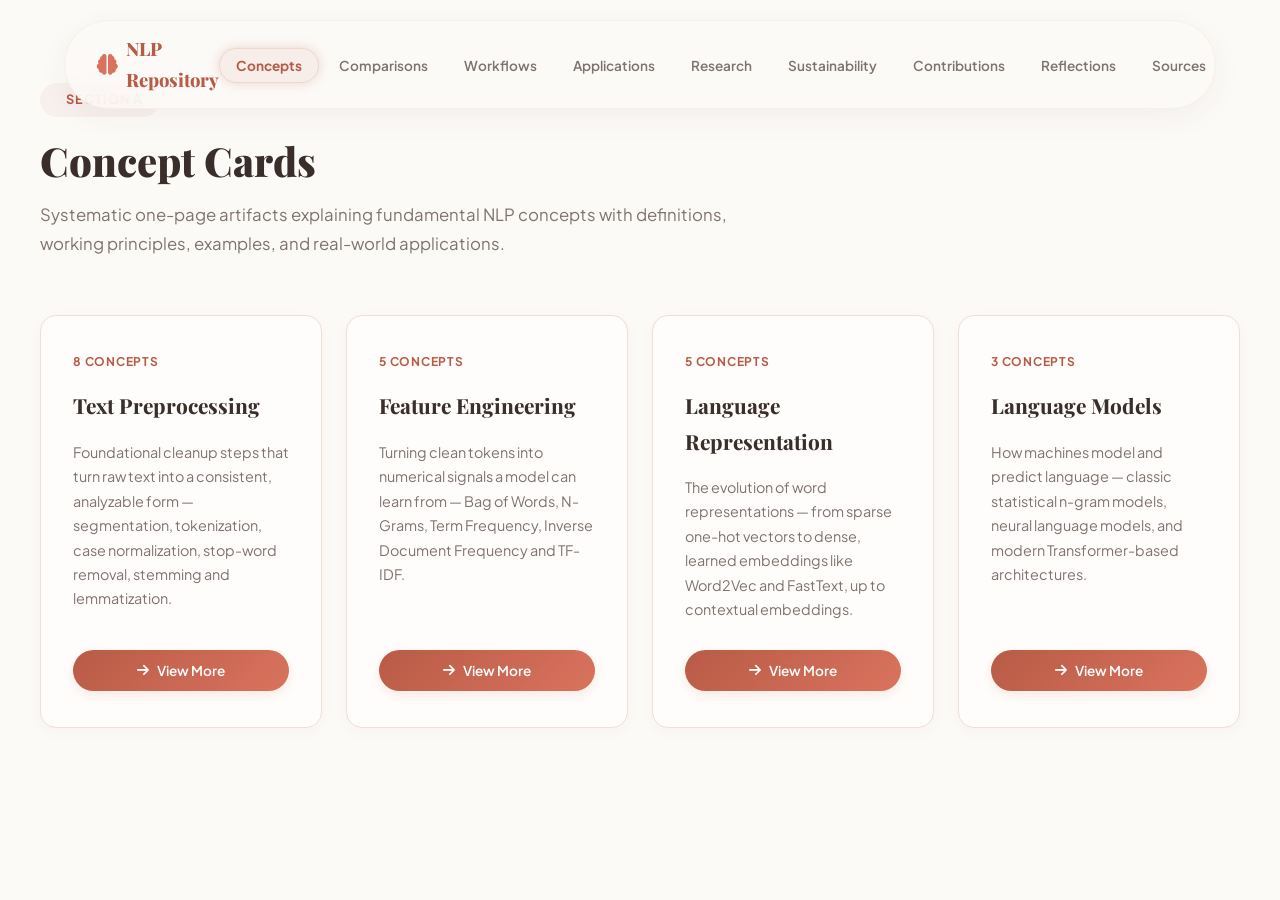
==== commit cd8b53db: "Final ver1" ====
--- a/pages/section_a.html
+++ b/pages/section_a.html
@@ -20,7 +20,6 @@
         <a href="../index.html" target="_self" class="nav-brand"><i class="fas fa-brain"></i><span>NLP
                 Repository</span></a>
         <ul class="nav-links" id="navLinks">
-            <li><a href="../index.html" target="_self" class="">Home</a></li>
             <li><a href="../index.html#concepts" target="_self" class="active">Concepts</a></li>
             <li><a href="../index.html#comparisons" target="_self" class="">Comparisons</a></li>
             <li><a href="../index.html#workflows" target="_self" class="">Workflows</a></li>
@@ -29,6 +28,7 @@
             <li><a href="../index.html#sustainability" target="_self" class="">Sustainability</a></li>
             <li><a href="../index.html#contributions" target="_self" class="">Contributions</a></li>
             <li><a href="../index.html#reflections" target="_self" class="">Reflections</a></li>
+            <li><a href="../index.html#sources" target="_self" class="">Sources</a></li>
         </ul>
         <div class="hamburger" onclick="toggleNav()"><span></span><span></span><span></span></div>
     </nav>
@@ -644,140 +644,260 @@
                     </div>
                 </div>
 
-                <!-- A.10 TF-IDF -->
+                <!-- A.10 N-Grams -->
                 <div class="concept-card" data-cat="feature">
                     <div class="card-header feature">
                         <span class="card-id">A.10</span>
                         <span class="card-tag feature">Feature Engineering</span>
                     </div>
                     <div class="card-illustration">
-                        <img src="images/term_idf.png" alt="TF-IDF">
-                    </div>
-                    <div class="card-body">
-                        <h3>TF-IDF</h3>
-                        <div class="field">
-                            <div class="field-label"><i class="fas fa-book"></i> Definition</div>
-                            <p>A statistical metric that scales word frequencies to reflect how important a word is to a
-                                document relative to a collection of documents (corpus).</p>
-                        </div>
-                        <div class="field">
-                            <div class="field-label"><i class="fas fa-bullseye"></i> Purpose</div>
-                            <p>The purpose of TF-IDF is to extract features that give more weight to rare, informative
-                                words, preventing very frequent words from dominating the models.</p>
-                        </div>
-                        <div class="field">
-                            <div class="field-label"><i class="fas fa-cogs"></i> Working Principle</div>
-                            <p>It is the product of TF and IDF. Term Frequency (TF) calculates how frequently a term
-                                occurs in a document. Inverse Document Frequency (IDF) measures how rare a word is
-                                across the entire corpus.</p>
-                        </div>
-                        <div class="field">
-                            <div class="field-label"><i class="fas fa-code"></i> Example</div>
-                            <div class="code-block">
-                                <span class="comment"># Document: "NLP is great. NLP is the future."</span>
-                                <br>
-                                <span class="comment"># TF of "NLP" = 2 / 10 = 0.2</span>
-                                <br>
-                                <span class="comment"># If "NLP" appears in 100/1000 documents, IDF("NLP") =
-                                    log(1000/100) = 1.0</span>
-                                <br>
-                                <span class="comment"># TF-IDF("NLP") = 0.2 * 1.0 = 0.2</span>
-                            </div>
-                        </div>
-                        <div class="field">
-                            <div class="field-label"><i class="fas fa-briefcase"></i> Applications</div>
-                            <p>Search engine retrieval, Topic modeling, Document similarity</p>
-                        </div>
-                    </div>
-                    <div class="card-footer">
-                        <div class="footer-col pros">
-                            <h4><i class="fas fa-plus-circle"></i> Advantages</h4>
-                            <ul>
-                                <li>Simple, fast, and highly interpretable</li>
-                                <li>Effectively downweights common words/stopwords</li>
-                                <li>Good baseline for information retrieval and similarity</li>
-                            </ul>
-                        </div>
-                        <div class="footer-col cons">
-                            <h4><i class="fas fa-minus-circle"></i> Limitations</h4>
-                            <ul>
-                                <li>Disregards word order and context</li>
-                                <li>Fails to capture synonymy or semantic meaning</li>
-                                <li>Computationally constrained by corpus size</li>
-                            </ul>
-                        </div>
-                    </div>
-                </div>
-
-                <!-- A.11 N-Grams -->
+                        <img src="images/ngrams.png" alt="n-Grams">
+                    </div>
+                    <div class="card-body">
+                        <h3>N-Grams</h3>
+                        <div class="field">
+                            <div class="field-label"><i class="fas fa-book"></i> Definition</div>
+                            <p>A contiguous sequence of <strong>n items</strong> (words or characters) from a given text
+                                sample, used to capture local word order and contextual information.</p>
+                        </div>
+                        <div class="field">
+                            <div class="field-label"><i class="fas fa-bullseye"></i> Purpose</div>
+                            <p>To preserve some <strong>sequential information</strong> and local context that unigram
+                                models lose, improving representation quality.</p>
+                        </div>
+                        <div class="field">
+                            <div class="field-label"><i class="fas fa-cogs"></i> Working Principle</div>
+                            <p>Extract all n-length sliding windows from tokenized text. Unigram (n=1), Bigram (n=2),
+                                Trigram (n=3).</p>
+                        </div>
+                        <div class="field">
+                            <div class="field-label"><i class="fas fa-code"></i> Example</div>
+                            <div class="code-block">
+                                <span class="comment"># Text: "The quick orange fox"</span><br>
+                                <span class="comment"># Bigrams (n=2):</span> [<span class="string">"The quick"</span>,
+                                <span class="string">"quick orange"</span>, <span class="string">"orange
+                                    fox"</span>]<br>
+                                <span class="comment"># Trigrams (n=3):</span> [<span class="string">"The quick
+                                    orange"</span>, <span class="string">"quick orange fox"</span>]
+                            </div>
+                        </div>
+                        <div class="field">
+                            <div class="field-label"><i class="fas fa-briefcase"></i> Applications</div>
+                            <p>Language models, Sentence completion, Spell checkers</p>
+                        </div>
+                    </div>
+                    <div class="card-footer">
+                        <div class="footer-col pros">
+                            <h4><i class="fas fa-plus-circle"></i> Advantages</h4>
+                            <ul>
+                                <li>Captures local word order/phrases</li>
+                                <li>Simple concept and implementation</li>
+                                <li>Improves classification accuracy over simple bag-of-words</li>
+                            </ul>
+                        </div>
+                        <div class="footer-col cons">
+                            <h4><i class="fas fa-minus-circle"></i> Limitations</h4>
+                            <ul>
+                                <li>Exponential growth of features with higher n</li>
+                                <li>Data sparsity increases significantly</li>
+                                <li>Misses long-range dependencies in sentences</li>
+                            </ul>
+                        </div>
+                    </div>
+                </div>
+
+                <!-- A.11 TF -->
                 <div class="concept-card" data-cat="feature">
                     <div class="card-header feature">
                         <span class="card-id">A.11</span>
                         <span class="card-tag feature">Feature Engineering</span>
                     </div>
                     <div class="card-illustration">
-                        <img src="images/ngrams.png" alt="n-Grams">
-                    </div>
-                    <div class="card-body">
-                        <h3>N-Grams</h3>
-                        <div class="field">
-                            <div class="field-label"><i class="fas fa-book"></i> Definition</div>
-                            <p>A feature extraction technique that captures contiguous sequences of n items (words or
-                                characters) from a given text.</p>
-                        </div>
-                        <div class="field">
-                            <div class="field-label"><i class="fas fa-bullseye"></i> Purpose</div>
-                            <p>The purpose of N-Grams is to preserve local word order and context, helping models
-                                capture phrases and negative modifiers that single words miss.</p>
-                        </div>
-                        <div class="field">
-                            <div class="field-label"><i class="fas fa-cogs"></i> Working Principle</div>
-                            <p>It uses a sliding window of size n to extract contiguous sequences. Single item
-                                extraction is a unigram, pairs are bigrams, and three items are trigrams.</p>
-                        </div>
-                        <div class="field">
-                            <div class="field-label"><i class="fas fa-code"></i> Example</div>
-                            <div class="code-block">
-                                <span class="comment"># Text: "The quick orange fox"</span>
-                                <br>
-                                <span class="comment"># Bigrams (n=2):</span>
-                                [<span class="string">"The quick"</span>, <span class="string">"quick orange"</span>,
-                                <span class="string">"orange fox"</span>]
-                                <br>
-                                <span class="comment"># Trigrams (n=3):</span>
-                                [<span class="string">"The quick orange"</span>, <span class="string">"quick orange
-                                    fox"</span>]
-                            </div>
-                        </div>
-                        <div class="field">
-                            <div class="field-label"><i class="fas fa-briefcase"></i> Applications</div>
-                            <p>Language models, Sentence completion, Spell checkers</p>
-                        </div>
-                    </div>
-                    <div class="card-footer">
-                        <div class="footer-col pros">
-                            <h4><i class="fas fa-plus-circle"></i> Advantages</h4>
-                            <ul>
-                                <li>Captures local word order/phrases</li>
-                                <li>Simple concept and implementation</li>
-                                <li>Improves classification accuracy over simple bag-of-words</li>
-                            </ul>
-                        </div>
-                        <div class="footer-col cons">
-                            <h4><i class="fas fa-minus-circle"></i> Limitations</h4>
-                            <ul>
-                                <li>Exponential growth of features with higher n</li>
-                                <li>Data sparsity increases significantly</li>
-                                <li>Misses long-range dependencies in sentences</li>
-                            </ul>
-                        </div>
-                    </div>
-                </div>
-
-                <!-- A.12 One-Hot Encoding -->
+                        <img src="images/term_frequency.png" alt="Term Frequency">
+                    </div>
+                    <div class="card-body">
+                        <h3>Term Frequency (TF)</h3>
+                        <div class="field">
+                            <div class="field-label"><i class="fas fa-book"></i> Definition</div>
+                            <p>A statistical measure indicating how frequently a term occurs in a document, normalized
+                                by document length.</p>
+                        </div>
+                        <div class="field">
+                            <div class="field-label"><i class="fas fa-bullseye"></i> Purpose</div>
+                            <p>To quantify the importance of a word within a specific document, assuming frequent words
+                                are more relevant.</p>
+                        </div>
+                        <div class="field">
+                            <div class="field-label"><i class="fas fa-cogs"></i> Working Principle</div>
+                            <p><strong>Normalized TF:</strong> count(t,d) / total words in d. <strong>Log
+                                    normalization:</strong> log(1 + count(t,d)) to dampen high frequencies.</p>
+                        </div>
+                        <div class="field">
+                            <div class="field-label"><i class="fas fa-code"></i> Example</div>
+                            <div class="code-block">
+                                <span class="comment"># Doc: "NLP is great. NLP is the future." (10 words)</span><br>
+                                TF(<span class="string">"NLP"</span>) = <span class="number">2</span>/<span
+                                    class="number">10</span> = <span class="number">0.2</span><br>
+                                TF(<span class="string">"is"</span>) = <span class="number">2</span>/<span
+                                    class="number">10</span> = <span class="number">0.2</span><br>
+                                TF(<span class="string">"future"</span>) = <span class="number">1</span>/<span
+                                    class="number">10</span> = <span class="number">0.1</span>
+                            </div>
+                        </div>
+                        <div class="field">
+                            <div class="field-label"><i class="fas fa-briefcase"></i> Applications</div>
+                            <p>Information retrieval, Keyword density analysis, Document classification vector input</p>
+                        </div>
+                    </div>
+                    <div class="card-footer">
+                        <div class="footer-col pros">
+                            <h4><i class="fas fa-plus-circle"></i> Advantages</h4>
+                            <ul>
+                                <li>Simple and intuitive</li>
+                                <li>Computationally efficient</li>
+                                <li>Foundation for TF-IDF</li>
+                            </ul>
+                        </div>
+                        <div class="footer-col cons">
+                            <h4><i class="fas fa-minus-circle"></i> Limitations</h4>
+                            <ul>
+                                <li>Favors common words</li>
+                                <li>No corpus-level info</li>
+                                <li>Sensitive to doc length</li>
+                            </ul>
+                        </div>
+                    </div>
+                </div>
+
+                <!-- A.12 IDF -->
+                <div class="concept-card" data-cat="feature">
+                    <div class="card-header feature">
+                        <span class="card-id">A.12</span>
+                        <span class="card-tag feature">Feature Engineering</span>
+                    </div>
+                    <div class="card-illustration">
+                        <img src="images/idf.png" alt="Inverse Document Frequency">
+                    </div>
+                    <div class="card-body">
+                        <h3>Inverse Document Frequency (IDF)</h3>
+                        <div class="field">
+                            <div class="field-label"><i class="fas fa-book"></i> Definition</div>
+                            <p>A measure of how rare or common a word is across an entire corpus, used to downweight
+                                frequent words and upweight rare terms.</p>
+                        </div>
+                        <div class="field">
+                            <div class="field-label"><i class="fas fa-bullseye"></i> Purpose</div>
+                            <p>To identify words that are distinctive to specific documents, helping distinguish between
+                                documents.</p>
+                        </div>
+                        <div class="field">
+                            <div class="field-label"><i class="fas fa-cogs"></i> Working Principle</div>
+                            <p>IDF(t,D) = log(N / df(t)) where N = total documents, df(t) = documents containing term t.
+                                Higher IDF = more distinctive.</p>
+                        </div>
+                        <div class="field">
+                            <div class="field-label"><i class="fas fa-code"></i> Example</div>
+                            <div class="code-block">
+                                <span class="comment"># Corpus: 1000 documents</span><br>
+                                <span class="string">"the"</span> in <span class="number">990</span> docs &rarr; IDF =
+                                log(<span class="number">1000</span>/<span class="number">990</span>) &approx; <span
+                                    class="number">0.01</span><br>
+                                <span class="string">"quantum"</span> in <span class="number">5</span> docs &rarr; IDF =
+                                log(<span class="number">1000</span>/<span class="number">5</span>) &approx; <span
+                                    class="number">5.3</span>
+                            </div>
+                        </div>
+                        <div class="field">
+                            <div class="field-label"><i class="fas fa-briefcase"></i> Applications</div>
+                            <p>Information retrieval, Vocabulary key term weighting, Search engine ranking algorithms
+                            </p>
+                        </div>
+                    </div>
+                    <div class="card-footer">
+                        <div class="footer-col pros">
+                            <h4><i class="fas fa-plus-circle"></i> Advantages</h4>
+                            <ul>
+                                <li>Identifies discriminative words</li>
+                                <li>Reduces common word impact</li>
+                                <li>Grounded in information theory</li>
+                            </ul>
+                        </div>
+                        <div class="footer-col cons">
+                            <h4><i class="fas fa-minus-circle"></i> Limitations</h4>
+                            <ul>
+                                <li>Assumes term independence</li>
+                                <li>Sensitive to corpus size</li>
+                                <li>Cannot handle new docs</li>
+                            </ul>
+                        </div>
+                    </div>
+                </div>
+
+                <!-- A.13 TF-IDF -->
+                <div class="concept-card" data-cat="feature">
+                    <div class="card-header feature">
+                        <span class="card-id">A.13</span>
+                        <span class="card-tag feature">Feature Engineering</span>
+                    </div>
+                    <div class="card-illustration">
+                        <img src="images/term_idf.png" alt="TF-IDF">
+                    </div>
+                    <div class="card-body">
+                        <h3>TF-IDF</h3>
+                        <div class="field">
+                            <div class="field-label"><i class="fas fa-book"></i> Definition</div>
+                            <p>A statistical metric that scales word frequencies to reflect how important a word is to a
+                                document relative to a collection of documents (corpus).</p>
+                        </div>
+                        <div class="field">
+                            <div class="field-label"><i class="fas fa-bullseye"></i> Purpose</div>
+                            <p>To extract features that give more weight to rare, informative words, preventing very
+                                frequent words from dominating the models.</p>
+                        </div>
+                        <div class="field">
+                            <div class="field-label"><i class="fas fa-cogs"></i> Working Principle</div>
+                            <p>Product of TF and IDF. <strong>Term Frequency (TF)</strong> calculates occurrence in
+                                document. <strong>Inverse Document Frequency (IDF)</strong> measures global rarity.</p>
+                        </div>
+                        <div class="field">
+                            <div class="field-label"><i class="fas fa-code"></i> Example</div>
+                            <div class="code-block">
+                                <span class="comment"># Document: "NLP is great. NLP is the future."</span><br>
+                                <span class="comment"># TF of "NLP" = 2 / 10 = 0.2</span><br>
+                                <span class="comment"># If "NLP" appears in 100/1000 documents, IDF("NLP") =
+                                    log(1000/100) = 1.0</span><br>
+                                <span class="comment"># TF-IDF("NLP") = 0.2 * 1.0 = 0.2</span>
+                            </div>
+                        </div>
+                        <div class="field">
+                            <div class="field-label"><i class="fas fa-briefcase"></i> Applications</div>
+                            <p>Search engine retrieval, Topic modeling, Document similarity</p>
+                        </div>
+                    </div>
+                    <div class="card-footer">
+                        <div class="footer-col pros">
+                            <h4><i class="fas fa-plus-circle"></i> Advantages</h4>
+                            <ul>
+                                <li>Simple, fast, and highly interpretable</li>
+                                <li>Effectively downweights common words/stopwords</li>
+                                <li>Good baseline for information retrieval and similarity</li>
+                            </ul>
+                        </div>
+                        <div class="footer-col cons">
+                            <h4><i class="fas fa-minus-circle"></i> Limitations</h4>
+                            <ul>
+                                <li>Disregards word order and context</li>
+                                <li>Fails to capture synonymy or semantic meaning</li>
+                                <li>Computationally constrained by corpus size</li>
+                            </ul>
+                        </div>
+                    </div>
+                </div>
+
+                <!-- A.14 One-Hot Encoding -->
                 <div class="concept-card" data-cat="representation">
                     <div class="card-header representation">
-                        <span class="card-id">A.12</span>
+                        <span class="card-id">A.14</span>
                         <span class="card-tag representation">Representation</span>
                     </div>
                     <div class="card-illustration">
@@ -792,25 +912,22 @@
                         </div>
                         <div class="field">
                             <div class="field-label"><i class="fas fa-bullseye"></i> Purpose</div>
-                            <p>The purpose is to convert words into numerical representations that ML algorithms can
-                                read, treating each word as an independent, unrelated category.</p>
-                        </div>
-                        <div class="field">
-                            <div class="field-label"><i class="fas fa-cogs"></i> Working Principle</div>
-                            <p>Each unique word is assigned a specific index. The word's vector has a 1 at its assigned
-                                index and 0 everywhere else.</p>
-                        </div>
-                        <div class="field">
-                            <div class="field-label"><i class="fas fa-code"></i> Example</div>
-                            <div class="code-block">
-                                <span class="comment"># Vocabulary: ["cat", "dog", "bird"]</span>
-                                <br>
+                            <p>To convert words into numerical representations that ML algorithms can read, treating
+                                each word as an independent category.</p>
+                        </div>
+                        <div class="field">
+                            <div class="field-label"><i class="fas fa-cogs"></i> Working Principle</div>
+                            <p>Each unique word is assigned a specific index. The word's vector has a 1 at its index and
+                                0 everywhere else.</p>
+                        </div>
+                        <div class="field">
+                            <div class="field-label"><i class="fas fa-code"></i> Example</div>
+                            <div class="code-block">
+                                <span class="comment"># Vocabulary: ["cat", "dog", "bird"]</span><br>
                                 <span class="comment"># "cat" -></span> [<span class="number">1</span>, <span
-                                    class="number">0</span>, <span class="number">0</span>]
-                                <br>
+                                    class="number">0</span>, <span class="number">0</span>]<br>
                                 <span class="comment"># "dog" -></span> [<span class="number">0</span>, <span
-                                    class="number">1</span>, <span class="number">0</span>]
-                                <br>
+                                    class="number">1</span>, <span class="number">0</span>]<br>
                                 <span class="comment"># "bird" -></span> [<span class="number">0</span>, <span
                                     class="number">0</span>, <span class="number">1</span>]
                             </div>
@@ -840,46 +957,107 @@
                     </div>
                 </div>
 
-                <!-- A.13 Word2Vec -->
+                <!-- A.15 Word Embeddings -->
                 <div class="concept-card" data-cat="representation">
                     <div class="card-header representation">
-                        <span class="card-id">A.13</span>
+                        <span class="card-id">A.15</span>
                         <span class="card-tag representation">Representation</span>
                     </div>
                     <div class="card-illustration">
+                        <img src="images/word_embeddings.png" alt="Word Embeddings">
+                    </div>
+                    <div class="card-body">
+                        <h3>Word Embeddings</h3>
+                        <div class="field">
+                            <div class="field-label"><i class="fas fa-book"></i> Definition</div>
+                            <p>Dense, low-dimensional vector representations of words where semantically similar words
+                                are mapped to nearby points in vector space.</p>
+                        </div>
+                        <div class="field">
+                            <div class="field-label"><i class="fas fa-bullseye"></i> Purpose</div>
+                            <p>To capture semantic and syntactic relationships between words, enabling models to
+                                generalize based on meaning rather than co-occurrence.</p>
+                        </div>
+                        <div class="field">
+                            <div class="field-label"><i class="fas fa-cogs"></i> Working Principle</div>
+                            <p>Neural networks learn to predict words from context. Similar words have similar vector
+                                directions. Analogies via vector arithmetic: king - man + woman &approx; queen.</p>
+                        </div>
+                        <div class="field">
+                            <div class="field-label"><i class="fas fa-code"></i> Example</div>
+                            <div class="code-block">
+                                <span class="comment"># "king" -> [0.2, -0.5, 0.8, ..., 0.1] (300-dim)</span><br>
+                                <span class="comment"># Cosine similarities</span><br>
+                                sim(<span class="string">"king"</span>, <span class="string">"queen"</span>) &approx;
+                                <span class="number">0.75</span><br>
+                                sim(<span class="string">"king"</span>, <span class="string">"apple"</span>) &approx;
+                                <span class="number">0.05</span><br>
+                                <span class="comment"># Vector arithmetic: king - man + woman &approx; queen</span>
+                            </div>
+                        </div>
+                        <div class="field">
+                            <div class="field-label"><i class="fas fa-briefcase"></i> Applications</div>
+                            <p>Semantic search, Sentiment analysis, Neural machine translation, Recommendation engines
+                            </p>
+                        </div>
+                    </div>
+                    <div class="card-footer">
+                        <div class="footer-col pros">
+                            <h4><i class="fas fa-plus-circle"></i> Advantages</h4>
+                            <ul>
+                                <li>Captures semantic relationships</li>
+                                <li>Dense vectors (low dim)</li>
+                                <li>Enables analogies</li>
+                            </ul>
+                        </div>
+                        <div class="footer-col cons">
+                            <h4><i class="fas fa-minus-circle"></i> Limitations</h4>
+                            <ul>
+                                <li>Polysemy problem (fixed single vector per word)</li>
+                                <li>Static representation ignores surrounding sentence context</li>
+                                <li>Requires large corpora to train effectively</li>
+                            </ul>
+                        </div>
+                    </div>
+                </div>
+
+                <!-- A.16 Word2Vec -->
+                <div class="concept-card" data-cat="representation">
+                    <div class="card-header representation">
+                        <span class="card-id">A.16</span>
+                        <span class="card-tag representation">Representation</span>
+                    </div>
+                    <div class="card-illustration">
                         <img src="images/word2vec.png" alt="Word2Vec">
                     </div>
                     <div class="card-body">
                         <h3>Word2Vec</h3>
                         <div class="field">
                             <div class="field-label"><i class="fas fa-book"></i> Definition</div>
-                            <p>A neural-network-based representation technique (introduced by Google in 2013) that
-                                learns dense, low-dimensional vector representations of words.</p>
-                        </div>
-                        <div class="field">
-                            <div class="field-label"><i class="fas fa-bullseye"></i> Purpose</div>
-                            <p>The purpose of Word2Vec is to represent words in a continuous vector space where words
-                                with similar meaning and context are grouped close together.</p>
-                        </div>
-                        <div class="field">
-                            <div class="field-label"><i class="fas fa-cogs"></i> Working Principle</div>
-                            <p>It is a shallow, two-layer neural network architecture trained on text corpora to predict
-                                words from context (CBOW) or context from target words (Skip-gram).</p>
-                        </div>
-                        <div class="field">
-                            <div class="field-label"><i class="fas fa-code"></i> Example</div>
-                            <div class="code-block">
-                                <span class="comment"># Text: "The cat sat on the mat"</span>
-                                <br>
-                                <span class="comment"># Skip-gram: word "sat" predicts ["cat", "on"]</span>
-                                <br>
-                                <span class="comment"># Semantic similarity results:</span>
-                                <br>
-                                sim(<span class="string">"king"</span>, <span class="string">"queen"</span>) ≈ <span
-                                    class="number">0.75</span>
-                                <br>
-                                sim(<span class="string">"king"</span>, <span class="string">"apple"</span>) ≈ <span
-                                    class="number">0.05</span>
+                            <p>A shallow neural network model (Google, 2013) that learns word embeddings by predicting
+                                words from their context (CBOW) or context from words (Skip-gram).</p>
+                        </div>
+                        <div class="field">
+                            <div class="field-label"><i class="fas fa-bullseye"></i> Purpose</div>
+                            <p>To produce high-quality, dense word representations that capture semantic and syntactic
+                                relationships efficiently.</p>
+                        </div>
+                        <div class="field">
+                            <div class="field-label"><i class="fas fa-cogs"></i> Working Principle</div>
+                            <p><strong>CBOW:</strong> Predicts target from context (faster, frequent words).
+                                <strong>Skip-gram:</strong> Predicts context from target (rare words). Uses negative
+                                sampling.
+                            </p>
+                        </div>
+                        <div class="field">
+                            <div class="field-label"><i class="fas fa-code"></i> Example</div>
+                            <div class="code-block">
+                                <span class="comment"># Training: "The cat sat on the mat"</span><br>
+                                <span class="comment"># Skip-gram (window=2)</span><br>
+                                Input: <span class="string">"sat"</span> &rarr; Predict: [<span
+                                    class="string">"The"</span>, <span class="string">"cat"</span>, <span
+                                    class="string">"on"</span>, <span class="string">"the"</span>]<br>
+                                <span class="comment"># Result: "cat" and "dog" have high cosine similarity</span>
                             </div>
                         </div>
                         <div class="field">
@@ -891,210 +1069,322 @@
                         <div class="footer-col pros">
                             <h4><i class="fas fa-plus-circle"></i> Advantages</h4>
                             <ul>
-                                <li>Captures complex semantic and syntactic relationships</li>
-                                <li>Low-dimensional, dense vectors (reduces memory usage)</li>
-                                <li>Enables vector arithmetic analogies (king - man + woman = queen)</li>
-                            </ul>
-                        </div>
-                        <div class="footer-col cons">
-                            <h4><i class="fas fa-minus-circle"></i> Limitations</h4>
-                            <ul>
-                                <li>A single static vector for a word (fails to handle polysemy/multiple meanings)</li>
-                                <li>Does not use subword information</li>
-                                <li>Training requires large amounts of text data</li>
-                            </ul>
-                        </div>
-                    </div>
-                </div>
-
-                <!-- A.14 Recurrent Neural Network (RNN) -->
+                                <li>Efficient to train on large corpora</li>
+                                <li>Captures semantic + syntactic similarities</li>
+                                <li>Vector arithmetic enables analogical reasoning</li>
+                            </ul>
+                        </div>
+                        <div class="footer-col cons">
+                            <h4><i class="fas fa-minus-circle"></i> Limitations</h4>
+                            <ul>
+                                <li>Single vector per word (fails for polysemy)</li>
+                                <li>No subword information (OOV issue)</li>
+                                <li>Context-independent during inference</li>
+                            </ul>
+                        </div>
+                    </div>
+                </div>
+
+                <!-- A.17 FastText -->
+                <div class="concept-card" data-cat="representation">
+                    <div class="card-header representation">
+                        <span class="card-id">A.17</span>
+                        <span class="card-tag representation">Representation</span>
+                    </div>
+                    <div class="card-illustration">
+                        <img src="images/fasttext.png" alt="FastText">
+                    </div>
+                    <div class="card-body">
+                        <h3>FastText</h3>
+                        <div class="field">
+                            <div class="field-label"><i class="fas fa-book"></i> Definition</div>
+                            <p>An extension of Word2Vec (Facebook AI, 2016) representing words as bags of character
+                                n-grams, enabling embeddings for rare and Out-Of-Vocabulary (OOV) words.</p>
+                        </div>
+                        <div class="field">
+                            <div class="field-label"><i class="fas fa-bullseye"></i> Purpose</div>
+                            <p>To overcome Word2Vec's OOV limitation by incorporating subword information, particularly
+                                effective for morphologically rich languages.</p>
+                        </div>
+                        <div class="field">
+                            <div class="field-label"><i class="fas fa-cogs"></i> Working Principle</div>
+                            <p>Each word is represented as itself plus a bag of character n-grams. The word vector is
+                                the sum of its n-gram representations.</p>
+                        </div>
+                        <div class="field">
+                            <div class="field-label"><i class="fas fa-code"></i> Example</div>
+                            <div class="code-block">
+                                <span class="comment"># Word: "university"</span><br>
+                                Subwords (n=3): &lt;un, uni, niv, ive, ver, ers, rsi, sit, ity, ty&gt;<br>
+                                Vector = sum(subword vectors)<br>
+                                <span class="comment"># OOV: "universities" (shares n-grams, can be represented!)</span>
+                            </div>
+                        </div>
+                        <div class="field">
+                            <div class="field-label"><i class="fas fa-briefcase"></i> Applications</div>
+                            <p>Text classification in morphologically rich languages, Out-of-vocabulary word
+                                representation, Spelling correction</p>
+                        </div>
+                    </div>
+                    <div class="card-footer">
+                        <div class="footer-col pros">
+                            <h4><i class="fas fa-plus-circle"></i> Advantages</h4>
+                            <ul>
+                                <li>Handles OOV (Out-Of-Vocabulary) words smoothly</li>
+                                <li>Great performance on morphologically rich languages</li>
+                                <li>Very fast implementation in C++</li>
+                            </ul>
+                        </div>
+                        <div class="footer-col cons">
+                            <h4><i class="fas fa-minus-circle"></i> Limitations</h4>
+                            <ul>
+                                <li>Worse on pure semantic similarity tasks compared to Word2Vec</li>
+                                <li>Significantly larger model file size</li>
+                                <li>Introduces noise for extremely short words</li>
+                            </ul>
+                        </div>
+                    </div>
+                </div>
+
+                <!-- A.18 Contextual Embeddings -->
+                <div class="concept-card" data-cat="representation">
+                    <div class="card-header representation">
+                        <span class="card-id">A.18</span>
+                        <span class="card-tag representation">Representation</span>
+                    </div>
+                    <div class="card-illustration">
+                        <img src="images/contextual_embeddings.png" alt="Contextual Embeddings">
+                    </div>
+                    <div class="card-body">
+                        <h3>Contextual Embeddings</h3>
+                        <div class="field">
+                            <div class="field-label"><i class="fas fa-book"></i> Definition</div>
+                            <p>Dynamic word representations where the vector for a word changes based on its surrounding
+                                sentence context, solving the polysemy problem.</p>
+                        </div>
+                        <div class="field">
+                            <div class="field-label"><i class="fas fa-bullseye"></i> Purpose</div>
+                            <p>To generate context-dependent representations capturing different meanings of the same
+                                word in different sentences.</p>
+                        </div>
+                        <div class="field">
+                            <div class="field-label"><i class="fas fa-cogs"></i> Working Principle</div>
+                            <p><strong>ELMo:</strong> use BiLSTM. <strong>BERT:</strong> use Masked LM + Next Sentence
+                                Prediction. <strong>GPT:</strong> use autoregressive Transformer decoder. Calculates
+                                context via self-attention.</p>
+                        </div>
+                        <div class="field">
+                            <div class="field-label"><i class="fas fa-code"></i> Example</div>
+                            <div class="code-block">
+                                <span class="comment"># Sentence 1: "I sat by the river bank."</span><br>
+                                <span class="comment"># Sentence 2: "I deposited money at the bank."</span><br>
+                                <span class="comment"># "bank" has DIFFERENT vectors! Cosine Similarity &approx;
+                                    0.3</span>
+                            </div>
+                        </div>
+                        <div class="field">
+                            <div class="field-label"><i class="fas fa-briefcase"></i> Applications</div>
+                            <p>Named entity recognition, Question answering, Sentiment analysis, Coreference resolution
+                            </p>
+                        </div>
+                    </div>
+                    <div class="card-footer">
+                        <div class="footer-col pros">
+                            <h4><i class="fas fa-plus-circle"></i> Advantages</h4>
+                            <ul>
+                                <li>Solves polysemy (contextualized representations)</li>
+                                <li>Provides state-of-the-art results across general NLP tasks</li>
+                                <li>Enables modern transfer learning paradigm</li>
+                            </ul>
+                        </div>
+                        <div class="footer-col cons">
+                            <h4><i class="fas fa-minus-circle"></i> Limitations</h4>
+                            <ul>
+                                <li>Extremely computationally expensive to train and run</li>
+                                <li>Very large model sizes</li>
+                                <li>Suffer from a "black-box" interpretability problem</li>
+                            </ul>
+                        </div>
+                    </div>
+                </div>
+
+                <!-- A.19 Statistical Language Models -->
                 <div class="concept-card" data-cat="models">
                     <div class="card-header models">
-                        <span class="card-id">A.14</span>
+                        <span class="card-id">A.19</span>
                         <span class="card-tag models">Language Models</span>
                     </div>
                     <div class="card-illustration">
-                        <img src="images/neural_language_models.png" alt="Recurrent Neural Network">
-                    </div>
-                    <div class="card-body">
-                        <h3>Recurrent Neural Network (RNN)</h3>
-                        <div class="field">
-                            <div class="field-label"><i class="fas fa-book"></i> Definition</div>
-                            <p>A neural network architecture designed for processing sequential data by passing hidden
-                                state information across time steps.</p>
-                        </div>
-                        <div class="field">
-                            <div class="field-label"><i class="fas fa-bullseye"></i> Purpose</div>
-                            <p>The purpose of using RNNs is to capture temporal dependencies and context in text
-                                processing.</p>
-                        </div>
-                        <div class="field">
-                            <div class="field-label"><i class="fas fa-cogs"></i> Working Principle</div>
-                            <p>It processes tokens sequentially, updating a hidden state vector at each step that acts
-                                as memory of preceding tokens.</p>
-                        </div>
-                        <div class="field">
-                            <div class="field-label"><i class="fas fa-code"></i> Example</div>
-                            <div class="code-block">
-                                <span class="comment"># Input: "The movie was good"</span>
-                                <br>
-                                <span class="comment"># Hidden State Updates:</span>
-                                <br>
-                                h0 = f(W * "The")
-                                <br>
-                                h1 = f(W * "movie" + U * h0)
-                                <br>
-                                h2 = f(W * "was" + U * h1)
-                                <br>
-                                h3 = f(W * "good" + U * h2) -> predicts positive sentiment
-                            </div>
-                        </div>
-                        <div class="field">
-                            <div class="field-label"><i class="fas fa-briefcase"></i> Applications</div>
-                            <p>Language modeling, Text generation, Machine translation</p>
-                        </div>
-                    </div>
-                    <div class="card-footer">
-                        <div class="footer-col pros">
-                            <h4><i class="fas fa-plus-circle"></i> Advantages</h4>
-                            <ul>
-                                <li>Processes input sequences of variable lengths</li>
-                                <li>Models temporal dependencies between words</li>
-                                <li>Shares parameters across time steps</li>
-                            </ul>
-                        </div>
-                        <div class="footer-col cons">
-                            <h4><i class="fas fa-minus-circle"></i> Limitations</h4>
-                            <ul>
-                                <li>Suffers from vanishing and exploding gradients</li>
-                                <li>Fails to capture long-range dependencies</li>
-                                <li>Sequential processing prevents parallel training on GPUs</li>
-                            </ul>
-                        </div>
-                    </div>
-                </div>
-
-                <!-- A.15 Long Short-Term Memory (LSTM) -->
+                        <img src="images/statistical_language_model.png" alt="Statistical Language Models">
+                    </div>
+                    <div class="card-body">
+                        <h3>Statistical Language Models</h3>
+                        <div class="field">
+                            <div class="field-label"><i class="fas fa-book"></i> Definition</div>
+                            <p>Language models that estimate the probability of word sequences using statistical
+                                frequency methods based on training corpora.</p>
+                        </div>
+                        <div class="field">
+                            <div class="field-label"><i class="fas fa-bullseye"></i> Purpose</div>
+                            <p>To predict the next word in a sequence or evaluate the likelihood of given text, forming
+                                the classical foundation for speech recognition.</p>
+                        </div>
+                        <div class="field">
+                            <div class="field-label"><i class="fas fa-cogs"></i> Working Principle</div>
+                            <p>Uses N-gram models: P(w_n | w_1...w_{n-1}) &approx; count(w_1...w_n) /
+                                count(w_1...w_{n-1}). Incorporates smoothing techniques (e.g., Laplace, Kneser-Ney).</p>
+                        </div>
+                        <div class="field">
+                            <div class="field-label"><i class="fas fa-code"></i> Example</div>
+                            <div class="code-block">
+                                <span class="comment"># Bigram model: P("learning" | "machine") = count("machine
+                                    learning") / count("machine")</span><br>
+                                <span class="comment"># If "machine learning" = 50, "machine" = 200: P = 50/200 =
+                                    0.25</span>
+                            </div>
+                        </div>
+                        <div class="field">
+                            <div class="field-label"><i class="fas fa-briefcase"></i> Applications</div>
+                            <p>Speech recognition, Machine translation, Spell checkers, Pinyin input keyboards</p>
+                        </div>
+                    </div>
+                    <div class="card-footer">
+                        <div class="footer-col pros">
+                            <h4><i class="fas fa-plus-circle"></i> Advantages</h4>
+                            <ul>
+                                <li>Highly simple and mathematically interpretable</li>
+                                <li>Extremely fast inference speeds</li>
+                                <li>Can work reasonably on very small datasets</li>
+                            </ul>
+                        </div>
+                        <div class="footer-col cons">
+                            <h4><i class="fas fa-minus-circle"></i> Limitations</h4>
+                            <ul>
+                                <li>Severe data sparsity (zeros for unseen sequences)</li>
+                                <li>No semantic representation or general understanding of words</li>
+                                <li>Exponential storage requirements as n increases</li>
+                            </ul>
+                        </div>
+                    </div>
+                </div>
+
+                <!-- A.20 Neural Language Models -->
                 <div class="concept-card" data-cat="models">
                     <div class="card-header models">
-                        <span class="card-id">A.15</span>
+                        <span class="card-id">A.20</span>
                         <span class="card-tag models">Language Models</span>
                     </div>
                     <div class="card-illustration">
-                        <img src="images/neural_language_models.png" alt="Long Short-Term Memory">
-                    </div>
-                    <div class="card-body">
-                        <h3>Long Short-Term Memory (LSTM)</h3>
-                        <div class="field">
-                            <div class="field-label"><i class="fas fa-book"></i> Definition</div>
-                            <p>A specialized RNN architecture containing gate mechanisms to regulate information flow.
-                            </p>
-                        </div>
-                        <div class="field">
-                            <div class="field-label"><i class="fas fa-bullseye"></i> Purpose</div>
-                            <p>The purpose is to overcome the vanishing gradient problem of simple RNNs and capture
-                                long-term dependencies.</p>
-                        </div>
-                        <div class="field">
-                            <div class="field-label"><i class="fas fa-cogs"></i> Working Principle</div>
-                            <p>It uses cell states and three gates: a forget gate (deletes useless info), an input gate
-                                (adds new info), and an output gate (determines hidden state).</p>
-                        </div>
-                        <div class="field">
-                            <div class="field-label"><i class="fas fa-code"></i> Example</div>
-                            <div class="code-block">
-                                <span class="comment"># Sentence: "The books that I bought yesterday at the store
-                                    are..."</span>
-                                <br>
-                                <span class="comment"># Cell State preserves the plural subject "books" over long range
-                                    to predict the verb "are"</span>
-                            </div>
-                        </div>
-                        <div class="field">
-                            <div class="field-label"><i class="fas fa-briefcase"></i> Applications</div>
-                            <p>Sentiment analysis, Named entity recognition, Named entity translation</p>
-                        </div>
-                    </div>
-                    <div class="card-footer">
-                        <div class="footer-col pros">
-                            <h4><i class="fas fa-plus-circle"></i> Advantages</h4>
-                            <ul>
-                                <li>Captures very long-term context dependencies</li>
-                                <li>Avoids vanishing gradients during training</li>
-                                <li>High performance on sequential tasks</li>
-                            </ul>
-                        </div>
-                        <div class="footer-col cons">
-                            <h4><i class="fas fa-minus-circle"></i> Limitations</h4>
-                            <ul>
-                                <li>More complex architecture with more parameters</li>
-                                <li>Slow sequence processing (cannot be parallelized)</li>
-                                <li>High memory footprint during training</li>
-                            </ul>
-                        </div>
-                    </div>
-                </div>
-
-                <!-- A.16 BERT -->
+                        <img src="images/neural_language_models.png" alt="Neural Language Models">
+                    </div>
+                    <div class="card-body">
+                        <h3>Neural Language Models</h3>
+                        <div class="field">
+                            <div class="field-label"><i class="fas fa-book"></i> Definition</div>
+                            <p>Language models using neural networks (RNNs, LSTMs, GRUs) to learn distributed
+                                representations and predict word probabilities dynamically.</p>
+                        </div>
+                        <div class="field">
+                            <div class="field-label"><i class="fas fa-bullseye"></i> Purpose</div>
+                            <p>To overcome data sparsity and generalization limitations of statistical n-gram models by
+                                learning continuous spaces.</p>
+                        </div>
+                        <div class="field">
+                            <div class="field-label"><i class="fas fa-cogs"></i> Working Principle</div>
+                            <p>An RNN/LSTM processes text sequentially, maintaining a hidden state. Word embedding
+                                layers map words to dense vectors, outputting softmax probabilities.</p>
+                        </div>
+                        <div class="field">
+                            <div class="field-label"><i class="fas fa-code"></i> Example</div>
+                            <div class="code-block">
+                                <span class="comment"># Input: "The cat sat on the..."</span><br>
+                                <span class="comment"># Embedding: "The" -> [0.1, -0.3, ...]</span><br>
+                                <span class="comment"># LSTM processes sequentially, outputting: P("mat") = 0.4,
+                                    P("chair") = 0.2</span>
+                            </div>
+                        </div>
+                        <div class="field">
+                            <div class="field-label"><i class="fas fa-briefcase"></i> Applications</div>
+                            <p>Text generation, Advanced spell correction, Sentiment classification, Predictive
+                                text/autocomplete</p>
+                        </div>
+                    </div>
+                    <div class="card-footer">
+                        <div class="footer-col pros">
+                            <h4><i class="fas fa-plus-circle"></i> Advantages</h4>
+                            <ul>
+                                <li>Models longer-range context dependencies than n-grams</li>
+                                <li>Generalizes well to unseen combinations of words</li>
+                                <li>Learns dense distributed word representations</li>
+                            </ul>
+                        </div>
+                        <div class="footer-col cons">
+                            <h4><i class="fas fa-minus-circle"></i> Limitations</h4>
+                            <ul>
+                                <li>Sequential processing results in slow training times</li>
+                                <li>Suffers from vanishing/exploding gradients over long sequences</li>
+                                <li>Limited effective context window in practice</li>
+                            </ul>
+                        </div>
+                    </div>
+                </div>
+
+                <!-- A.21 Transformer-Based Representations -->
                 <div class="concept-card" data-cat="models">
                     <div class="card-header models">
-                        <span class="card-id">A.16</span>
+                        <span class="card-id">A.21</span>
                         <span class="card-tag models">Language Models</span>
                     </div>
                     <div class="card-illustration">
-                        <img src="images/transformer_based_models.png" alt="BERT">
-                    </div>
-                    <div class="card-body">
-                        <h3>BERT</h3>
-                        <div class="field">
-                            <div class="field-label"><i class="fas fa-book"></i> Definition</div>
-                            <p>A transformer-based model (Bidirectional Encoder Representations from Transformers,
-                                Google 2018) designed to pre-train bidirectional representations of text.</p>
-                        </div>
-                        <div class="field">
-                            <div class="field-label"><i class="fas fa-bullseye"></i> Purpose</div>
-                            <p>The purpose is to generate contextualized word embeddings of sentences by looking at
-                                preceding and succeeding tokens concurrently.</p>
-                        </div>
-                        <div class="field">
-                            <div class="field-label"><i class="fas fa-cogs"></i> Working Principle</div>
-                            <p>It uses the Encoder part of the Transformer architecture. It runs Masked Language
-                                Modeling (MLM, predicting random masked tokens) and Next Sentence Prediction (NSP) on a
-                                massive text corpus.</p>
-                        </div>
-                        <div class="field">
-                            <div class="field-label"><i class="fas fa-code"></i> Example</div>
-                            <div class="code-block">
-                                <span class="comment"># Input 1: "I deposited money at the bank."</span>
-                                <br>
-                                <span class="comment"># Input 2: "I sat by the river bank."</span>
-                                <br>
-                                <span class="comment"># Output:</span>
-                                <br>
-                                Vectors for <span class="keyword">"bank"</span> are different (contextualized
-                                dynamically)
-                            </div>
-                        </div>
-                        <div class="field">
-                            <div class="field-label"><i class="fas fa-briefcase"></i> Applications</div>
-                            <p>Question answering, Search refinement (Google), Named Entity Recognition</p>
-                        </div>
-                    </div>
-                    <div class="card-footer">
-                        <div class="footer-col pros">
-                            <h4><i class="fas fa-plus-circle"></i> Advantages</h4>
-                            <ul>
-                                <li>Captures bidirectional context concurrently</li>
-                                <li>Handles polysemy (different word meanings) perfectly</li>
-                                <li>Fine-tunes easily for many downstream NLP tasks</li>
-                            </ul>
-                        </div>
-                        <div class="footer-col cons">
-                            <h4><i class="fas fa-minus-circle"></i> Limitations</h4>
-                            <ul>
-                                <li>Highly compute-intensive and requires high GPU resource</li>
-                                <li>Slow inference due to model size</li>
-                                <li>Quadratic complexity O(n^2) with sequence length</li>
+                        <img src="images/transformer_based_models.png" alt="Transformer Architecture">
+                    </div>
+                    <div class="card-body">
+                        <h3>Transformer-Based Representations</h3>
+                        <div class="field">
+                            <div class="field-label"><i class="fas fa-book"></i> Definition</div>
+                            <p>Deep learning representations based on the Transformer architecture (self-attention
+                                mechanism) that process entire input sequences in parallel.</p>
+                        </div>
+                        <div class="field">
+                            <div class="field-label"><i class="fas fa-bullseye"></i> Purpose</div>
+                            <p>To capture bidirectional global dependencies and enable large-scale pre-training
+                                (transfer learning) for downstream NLP tasks.</p>
+                        </div>
+                        <div class="field">
+                            <div class="field-label"><i class="fas fa-cogs"></i> Working Principle</div>
+                            <p>Self-Attention: Attention(Q,K,V) = softmax(QK^T/&radic;d_k)V. Positional encodings are
+                                added to preserve sequence order information.</p>
+                        </div>
+                        <div class="field">
+                            <div class="field-label"><i class="fas fa-code"></i> Example</div>
+                            <div class="code-block">
+                                <span class="comment"># Sentence: "The animal didn't cross the street because it was too
+                                    tired."</span><br>
+                                Self-attention allows <span class="string">"it"</span> to attend strongly to <span
+                                    class="string">"animal"</span> (not <span class="string">"street"</span>).
+                            </div>
+                        </div>
+                        <div class="field">
+                            <div class="field-label"><i class="fas fa-briefcase"></i> Applications</div>
+                            <p>Search query understanding (Google Search), Chatbots and virtual assistants,
+                                Summarization, Contextual classification</p>
+                        </div>
+                    </div>
+                    <div class="card-footer">
+                        <div class="footer-col pros">
+                            <h4><i class="fas fa-plus-circle"></i> Advantages</h4>
+                            <ul>
+                                <li>Fully parallelized training (no sequential bottleneck)</li>
+                                <li>Captures dependencies regardless of distance in sequence</li>
+                                <li>Scales effectively to billions of parameters</li>
+                            </ul>
+                        </div>
+                        <div class="footer-col cons">
+                            <h4><i class="fas fa-minus-circle"></i> Limitations</h4>
+                            <ul>
+                                <li>Quadratic O(n^2) complexity with sequence length</li>
+                                <li>Massive training hardware compute requirements</li>
+                                <li>High memory footprint for very long sequences</li>
                             </ul>
                         </div>
                     </div>
@@ -1111,25 +1401,6 @@
         <div class="modal-box" id="modalBox"></div>
     </div>
 
-    <!-- Footer -->
-    <footer class="footer">
-        <div class="footer-inner">
-            <div class="footer-brand"><i class="fas fa-brain"></i><span>NLP Repository</span></div>
-            <div class="footer-info">
-                <p>Shah & Anchor Kutchhi Engineering College</p>
-                <p>Autonomous Institute Affiliated to University of Mumbai</p>
-                <p>Bestowed with the University of Mumbai's Best College Honor A.Y. 2024-25</p>
-            </div>
-            <div><a href="https://www.sakec.ac.in" target="_blank" class="footer-link"><i class="fas fa-globe"></i>
-                    www.sakec.ac.in</a></div>
-        </div>
-        <div class="footer-bottom">
-            <p> CMCOR1PE301.1 | A.Y. 2026-27 | TY B.Tech | Semester V</p>
-            <p class="ai-note"><i class="fas fa-robot"></i> AI-Assisted Content Generation Declared | All External
-                Sources Cited | Academic Integrity Maintained</p>
-        </div>
-    </footer>
-
     <button class="scroll-top" id="scrollTop" onclick="window.scrollTo({top:0,behavior:'smooth'})"><i
             class="fas fa-arrow-up"></i></button>
 
--- a/css/common.css
+++ b/css/common.css
@@ -692,4 +692,6 @@
     color: var(--primary) !important;
     background: rgba(184, 91, 70, 0.08) !important;
     font-weight: 700;
+    box-shadow: 0 0 12px rgba(184, 91, 70, 0.25);
+    border: 1px solid rgba(184, 91, 70, 0.15);
 }
